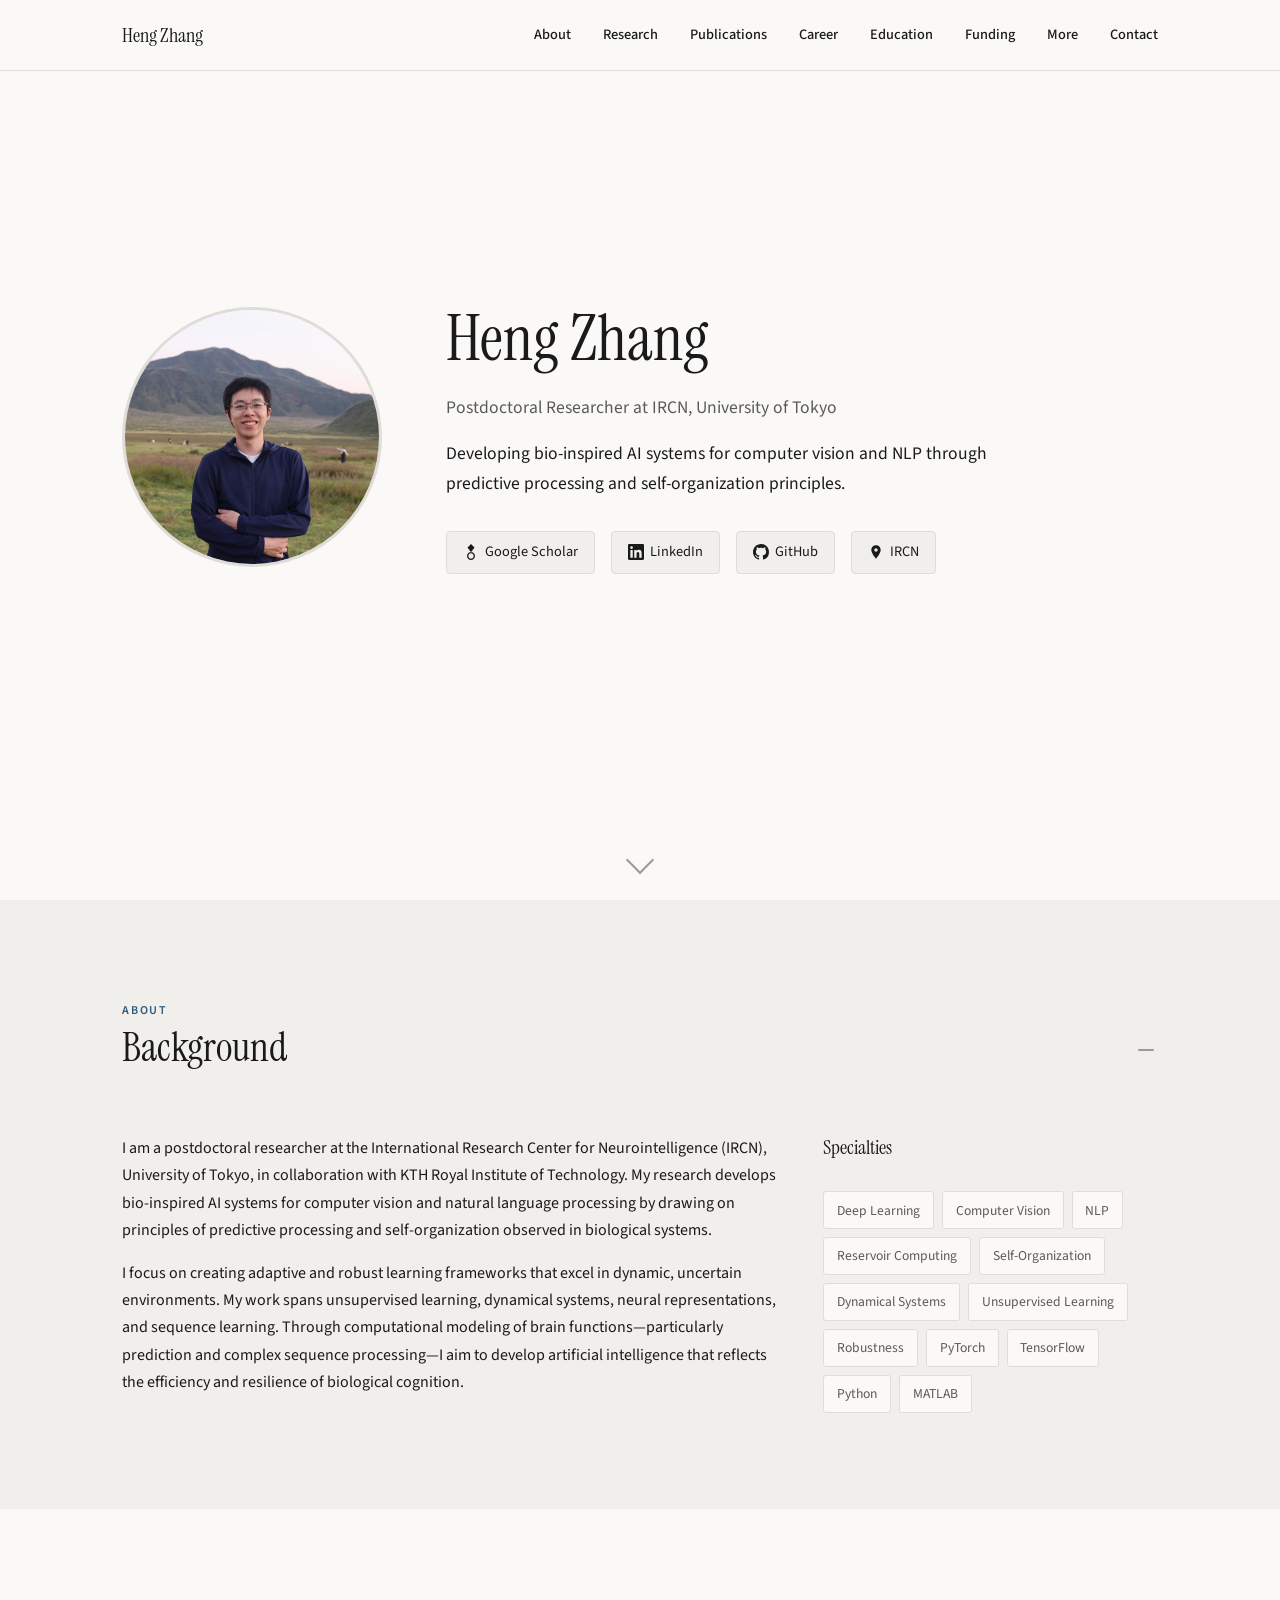
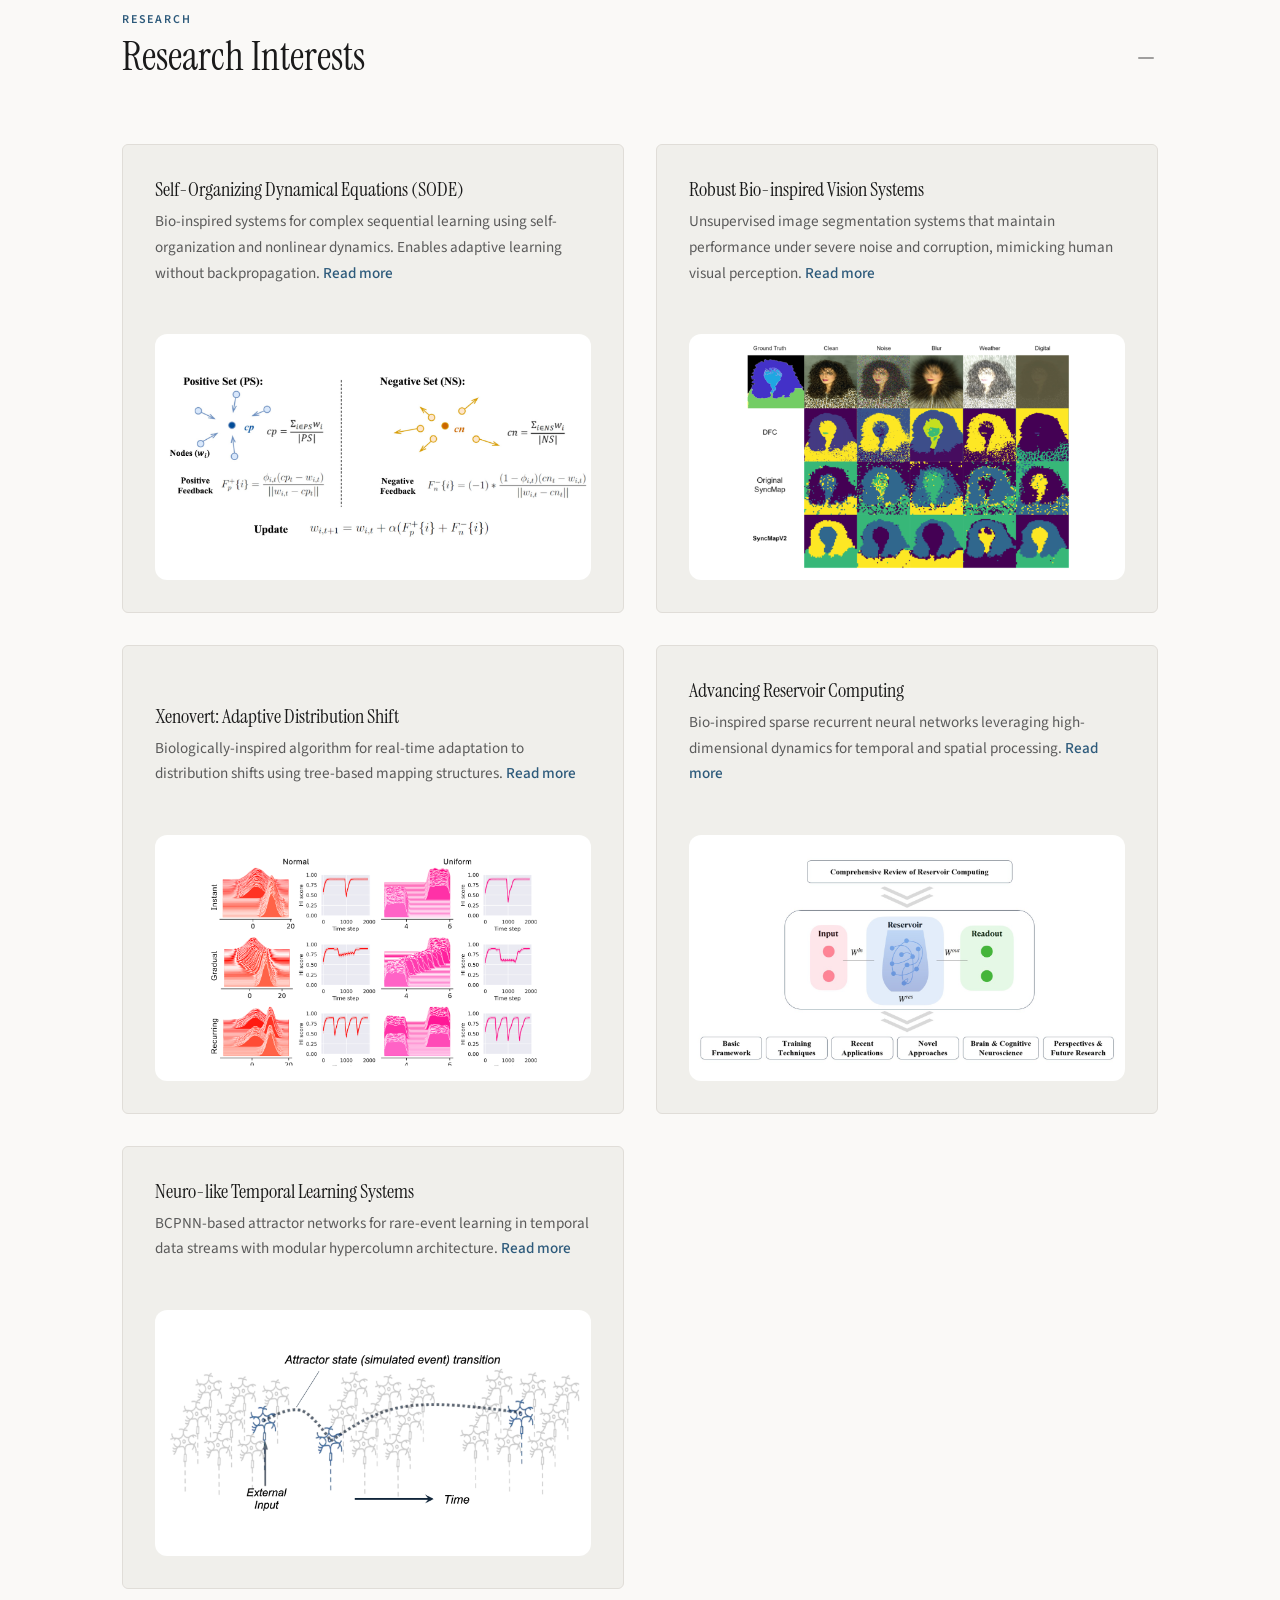
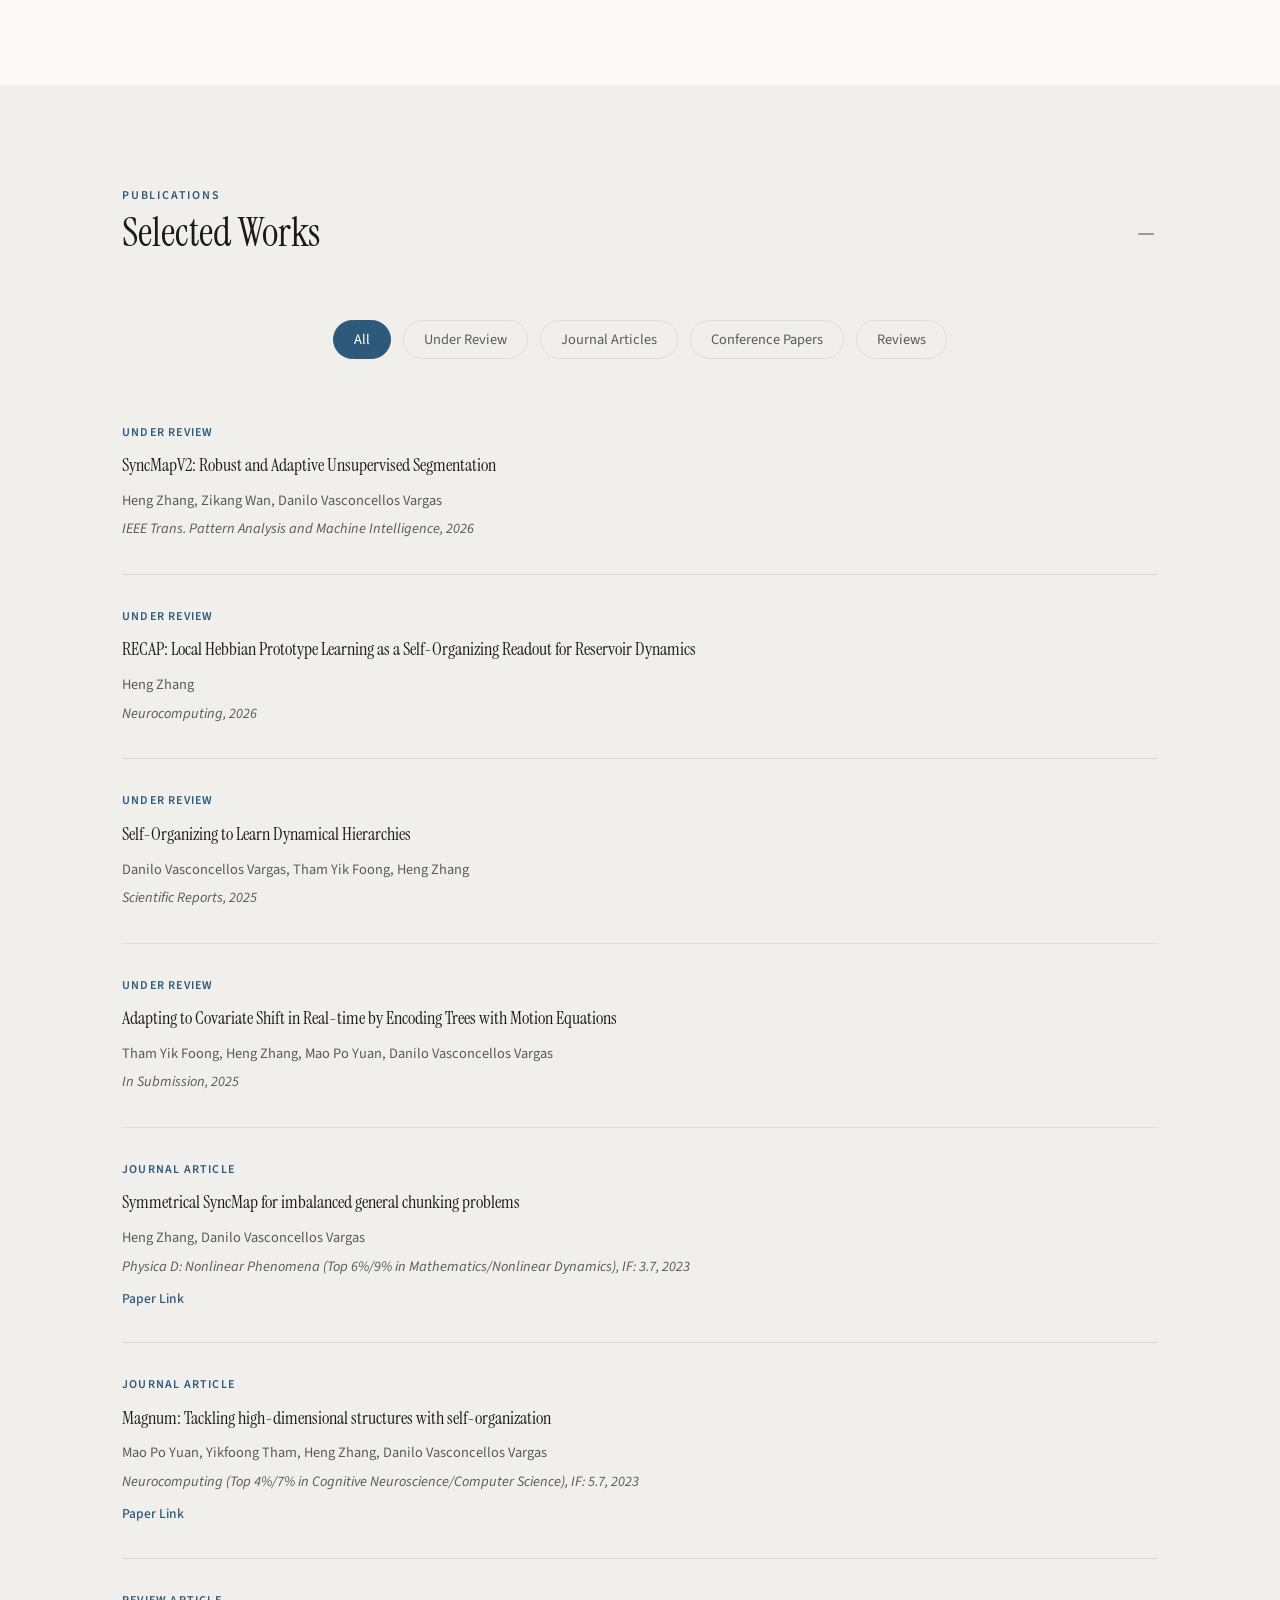
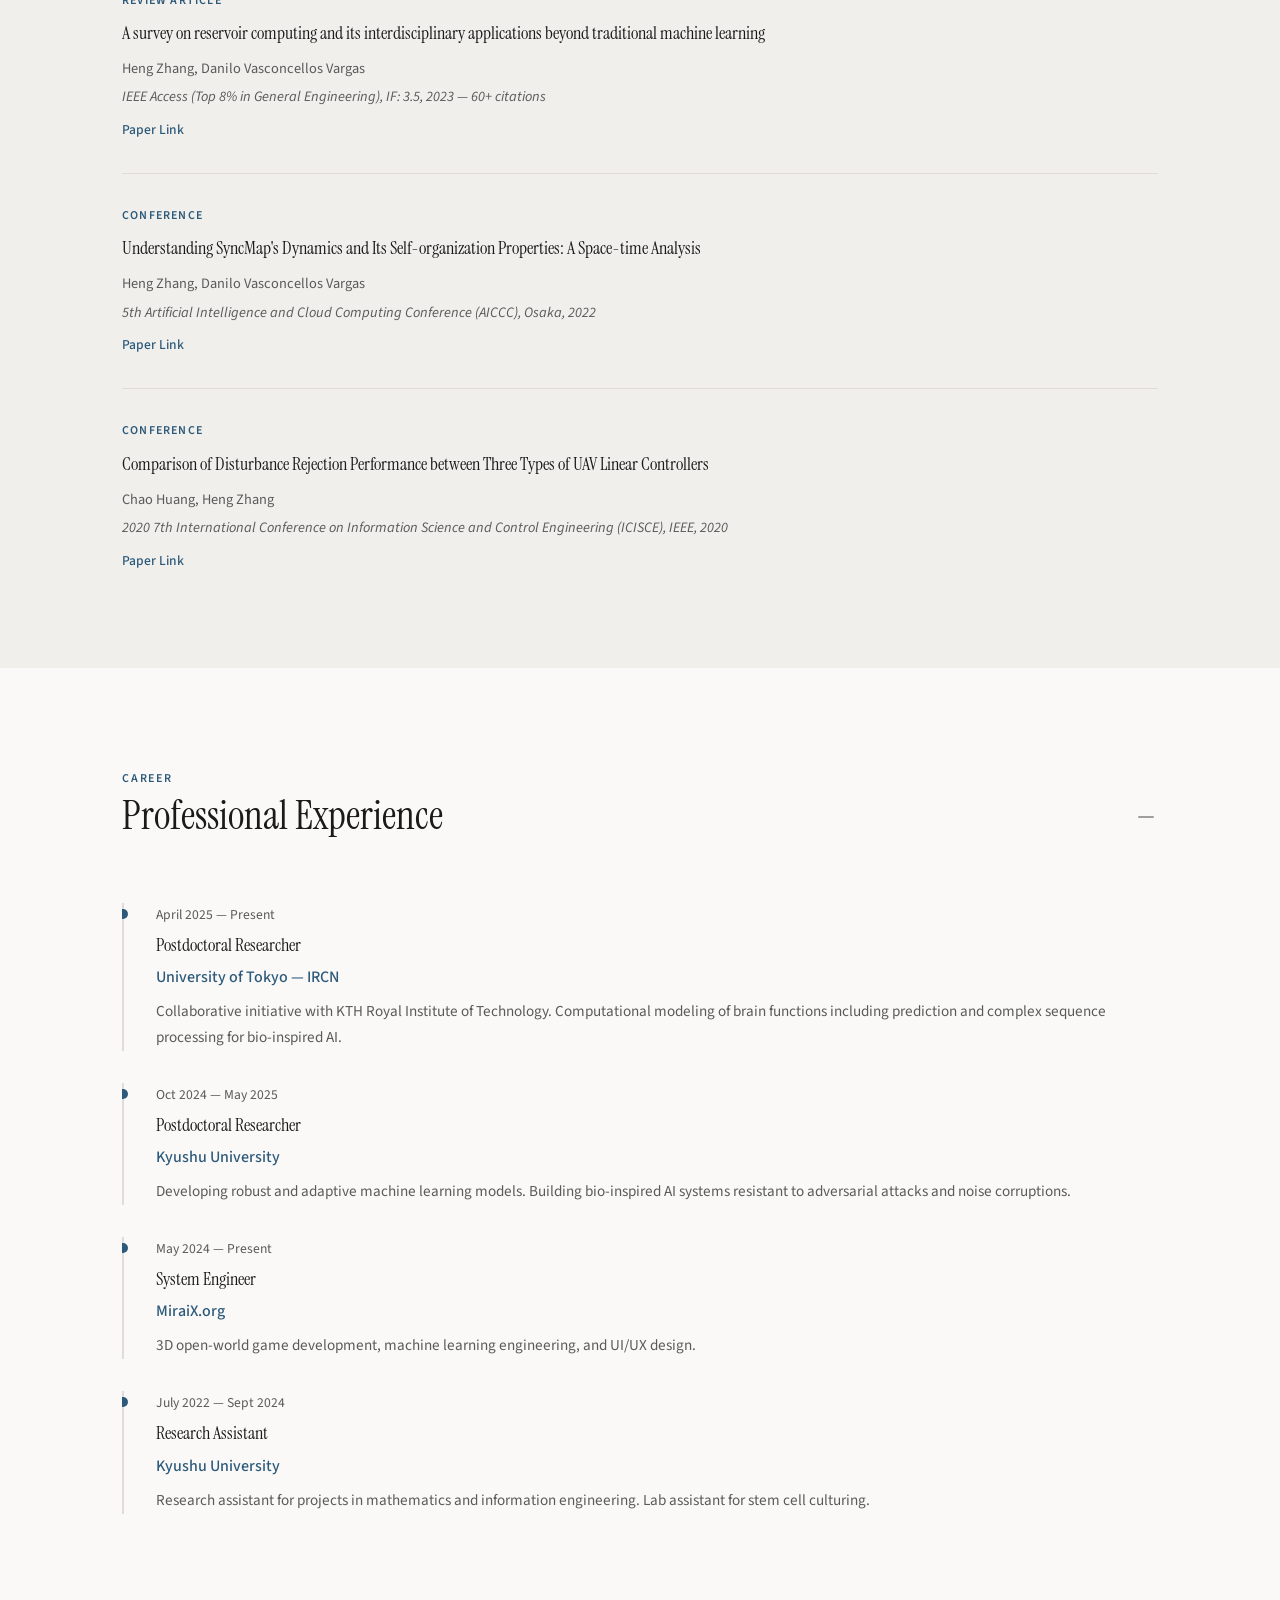
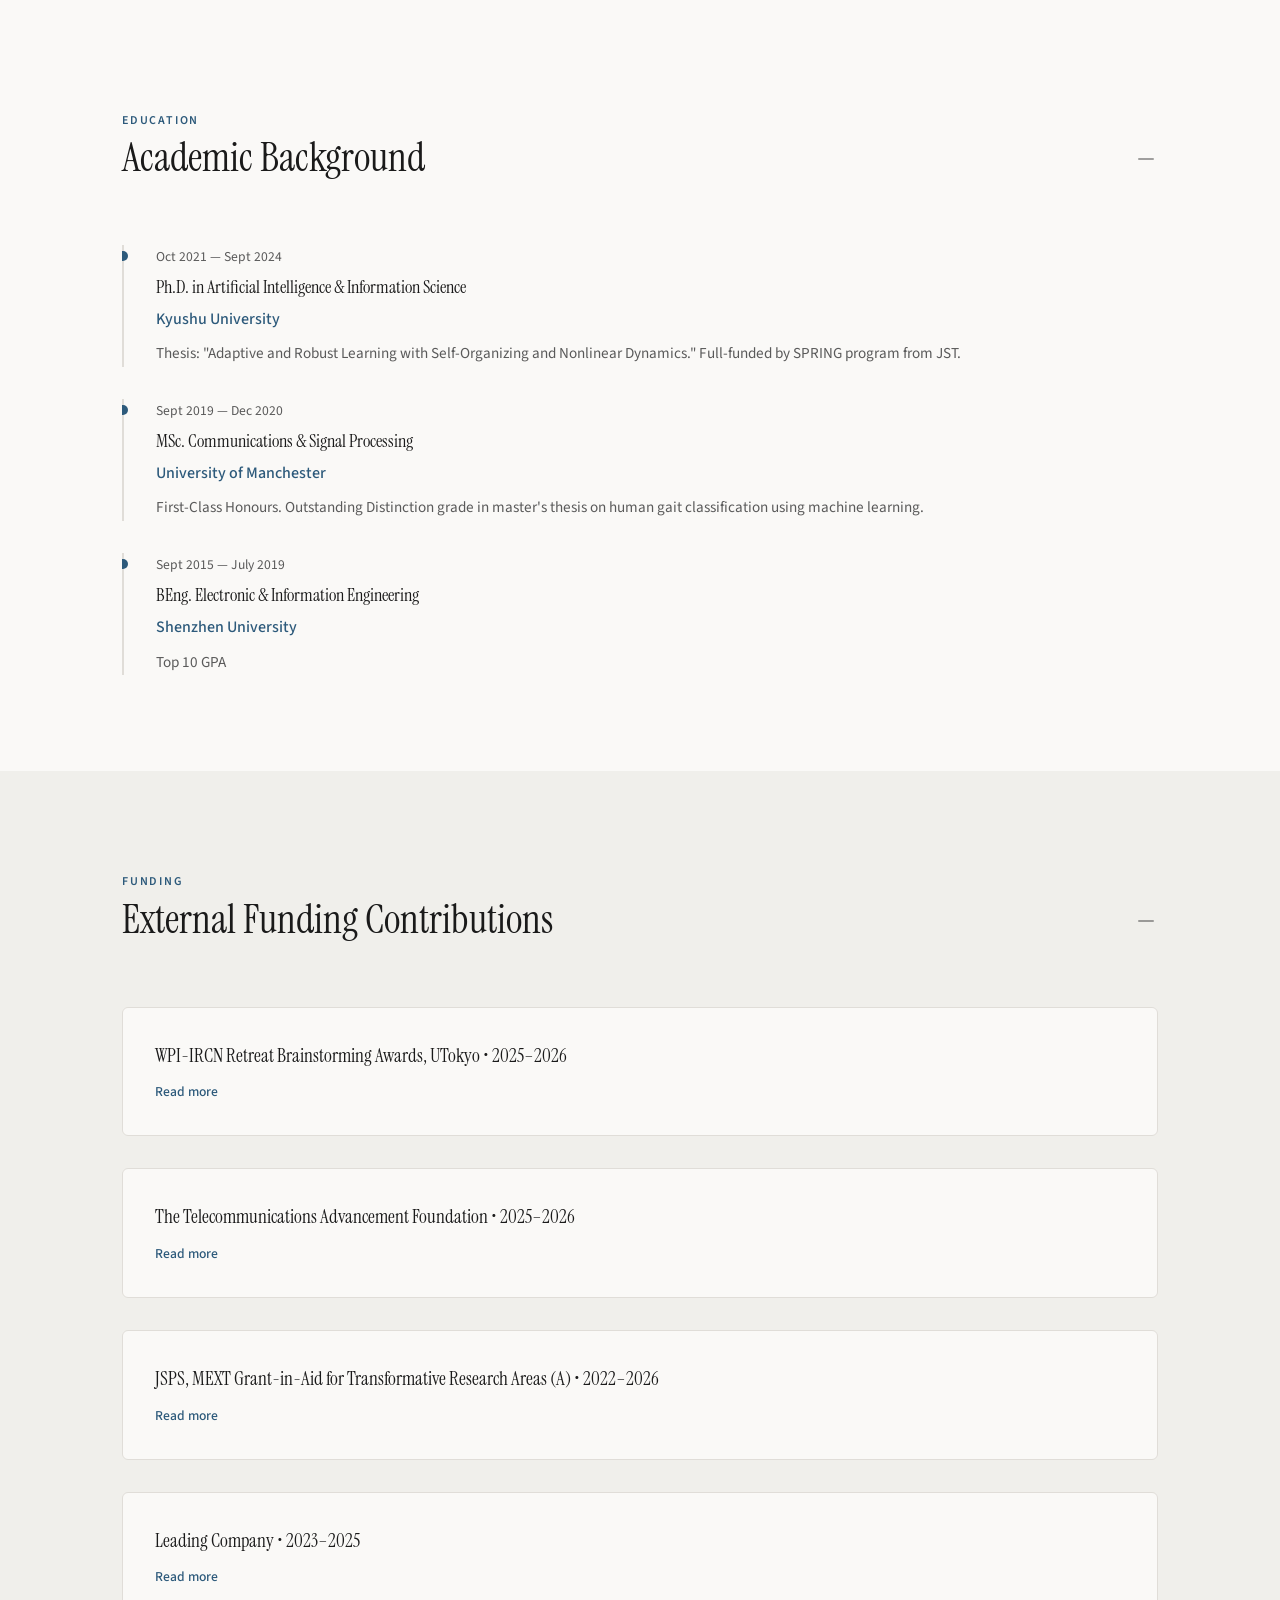
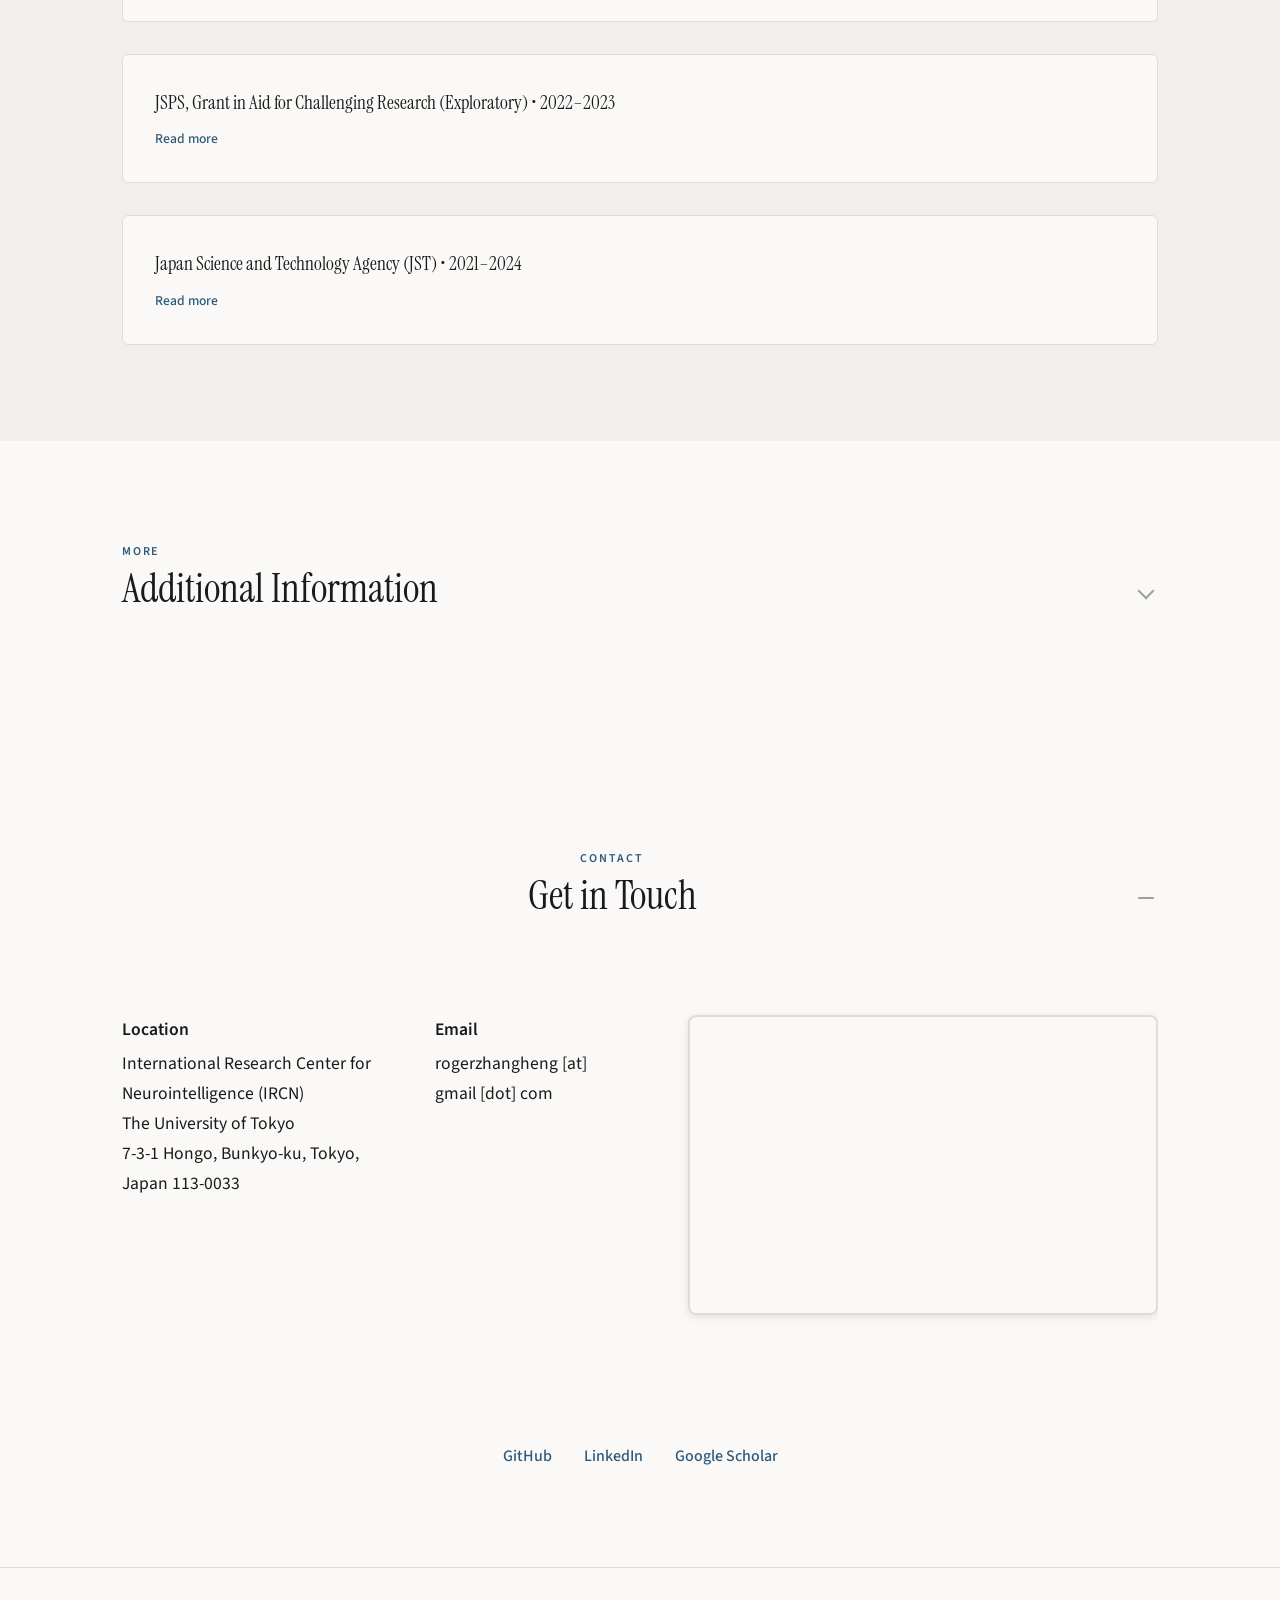
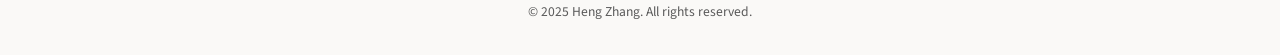
==== index.html @ fdae6575 "Update homepage layout, add slides and images" ====
<!DOCTYPE html>
<html lang="en">

<head>
    <meta charset="UTF-8">
    <meta name="viewport" content="width=device-width, initial-scale=1.0">
    <title>Heng Zhang | Postdoctoral Researcher</title>
    <link rel="preconnect" href="https://fonts.googleapis.com">
    <link rel="preconnect" href="https://fonts.gstatic.com" crossorigin>
    <link
        href="https://fonts.googleapis.com/css2?family=Instrument+Serif:ital@0;1&family=Source+Sans+3:wght@300;400;500;600&display=swap"
        rel="stylesheet">
    <style>
        /* ===== CSS Variables ===== */
        :root {
            --color-bg: #faf9f7;
            --color-bg-alt: #f0efeb;
            --color-text: #1a1a1a;
            --color-text-muted: #5a5a5a;
            --color-accent: #2d5a7b;
            --color-accent-light: #e8f0f5;
            --color-border: #e0ddd8;
            --font-display: 'Instrument Serif', Georgia, serif;
            --font-body: 'Source Sans 3', -apple-system, sans-serif;
            --max-width: 1100px;
            --space-xs: 0.5rem;
            --space-sm: 1rem;
            --space-md: 2rem;
            --space-lg: 4rem;
            --space-xl: 6rem;
        }

        /* ===== Reset & Base ===== */
        *,
        *::before,
        *::after {
            box-sizing: border-box;
            margin: 0;
            padding: 0;
        }

        html {
            scroll-behavior: smooth;
            scroll-padding-top: 80px;
        }

        body {
            font-family: var(--font-body);
            font-size: 1rem;
            font-weight: 400;
            line-height: 1.7;
            color: var(--color-text);
            background: var(--color-bg);
            -webkit-font-smoothing: antialiased;
        }

        img {
            max-width: 100%;
            display: block;
        }

        a {
            color: var(--color-accent);
            text-decoration: none;
            transition: opacity 0.2s ease;
        }

        a:hover {
            opacity: 0.7;
        }

        /* ===== Typography ===== */
        h1,
        h2,
        h3 {
            font-family: var(--font-display);
            font-weight: 400;
            line-height: 1.2;
        }

        h1 {
            font-size: clamp(2.5rem, 6vw, 4rem);
        }

        h2 {
            font-size: clamp(1.75rem, 4vw, 2.5rem);
            margin-bottom: var(--space-md);
        }

        h3 {
            font-size: 1.25rem;
        }

        .section-label {
            font-family: var(--font-body);
            font-size: 0.75rem;
            font-weight: 600;
            letter-spacing: 0.15em;
            text-transform: uppercase;
            color: var(--color-accent);
            margin-bottom: var(--space-xs);
        }

        /* ===== Layout ===== */
        .container {
            width: 100%;
            max-width: var(--max-width);
            margin: 0 auto;
            padding: 0 var(--space-md);
        }

        section {
            padding: var(--space-xl) 0;
        }

        /* ===== Collapsible Sections ===== */
        .section-header {
            display: flex;
            align-items: center;
            justify-content: space-between;
            margin-bottom: var(--space-md);
            cursor: pointer;
            user-select: none;
            transition: margin-bottom 0.3s ease;
        }

        .section-header.collapsed {
            margin-bottom: var(--space-xs);
        }

        .section-title-wrapper {
            flex: 1;
        }

        .section-collapse-icon {
            width: 24px;
            height: 24px;
            display: flex;
            align-items: center;
            justify-content: center;
            opacity: 0.4;
            transition: opacity 0.3s ease, transform 0.3s ease;
            cursor: pointer;
            margin-left: var(--space-md);
        }

        .section-collapse-icon:hover {
            opacity: 0.8;
        }

        .section-collapse-icon .icon-minus {
            width: 16px;
            height: 2px;
            background: var(--color-text);
            border-radius: 1px;
        }

        .section-collapse-icon .icon-chevron {
            width: 12px;
            height: 12px;
            border-left: 2px solid var(--color-text);
            border-bottom: 2px solid var(--color-text);
            transform: rotate(-45deg);
        }

        .section-content {
            max-height: 10000px;
            overflow: hidden;
            transition: max-height 0.4s ease, opacity 0.4s ease;
        }

        .section-content.collapsed {
            max-height: 0;
            opacity: 0;
        }

        .section-header.collapsed .icon-minus {
            display: none;
        }

        .section-header:not(.collapsed) .icon-chevron {
            display: none;
        }

        /* ===== Header & Navigation ===== */
        header {
            position: fixed;
            top: 0;
            left: 0;
            right: 0;
            z-index: 1000;
            background: rgba(250, 249, 247, 0.9);
            backdrop-filter: blur(10px);
            border-bottom: 1px solid var(--color-border);
        }

        nav {
            display: flex;
            justify-content: space-between;
            align-items: center;
            height: 70px;
        }

        .nav-logo {
            font-family: var(--font-display);
            font-size: 1.25rem;
            color: var(--color-text);
        }

        .nav-links {
            display: none;
            list-style: none;
            gap: var(--space-md);
        }

        .nav-links a {
            font-size: 0.9rem;
            font-weight: 500;
            color: var(--color-text);
            position: relative;
        }

        .nav-links a::after {
            content: '';
            position: absolute;
            bottom: -4px;
            left: 0;
            width: 0;
            height: 1px;
            background: var(--color-accent);
            transition: width 0.3s ease;
        }

        .nav-links a:hover::after {
            width: 100%;
        }

        .nav-toggle {
            display: flex;
            flex-direction: column;
            gap: 5px;
            cursor: pointer;
            padding: 5px;
            z-index: 1001;
        }

        .nav-toggle span {
            width: 24px;
            height: 2px;
            background: var(--color-text);
            transition: all 0.3s ease;
        }

        .nav-toggle.active span:nth-child(1) {
            transform: rotate(45deg) translate(5px, 5px);
        }

        .nav-toggle.active span:nth-child(2) {
            opacity: 0;
        }

        .nav-toggle.active span:nth-child(3) {
            transform: rotate(-45deg) translate(5px, -5px);
        }

        /* Mobile Menu */
        .nav-mobile {
            position: fixed;
            top: 0;
            right: -100%;
            width: 100%;
            height: 100vh;
            background: var(--color-bg);
            display: flex;
            flex-direction: column;
            justify-content: center;
            align-items: center;
            gap: var(--space-md);
            transition: right 0.4s ease;
        }

        .nav-mobile.active {
            right: 0;
        }

        .nav-mobile a {
            font-family: var(--font-display);
            font-size: 2rem;
            color: var(--color-text);
        }

        /* ===== Hero Section ===== */
        .hero {
            min-height: 100vh;
            display: flex;
            align-items: center;
            padding-top: 70px;
            position: relative;
        }

        .scroll-indicator {
            position: fixed;
            bottom: 30px;
            left: 50%;
            transform: translateX(-50%);
            display: flex;
            align-items: center;
            justify-content: center;
            cursor: pointer;
            transition: opacity 0.3s ease;
            animation: bounce 2s infinite;
            z-index: 10;
        }

        .scroll-indicator:hover .chevron {
            border-color: var(--color-primary);
        }

        .chevron {
            width: 20px;
            height: 20px;
            border-left: 2px solid var(--color-text-muted);
            border-bottom: 2px solid var(--color-text-muted);
            transform: rotate(-45deg);
            transition: border-color 0.3s ease;
        }

        @keyframes bounce {

            0%,
            20%,
            50%,
            80%,
            100% {
                transform: translateX(-50%) translateY(0);
            }

            40% {
                transform: translateX(-50%) translateY(-10px);
            }

            60% {
                transform: translateX(-50%) translateY(-5px);
            }
        }

        .back-to-top {
            position: fixed;
            bottom: 30px;
            right: 30px;
            width: 50px;
            height: 50px;
            border-radius: 50%;
            background: var(--color-bg-alt);
            border: 2px solid var(--color-border);
            display: flex;
            align-items: center;
            justify-content: center;
            cursor: pointer;
            opacity: 0;
            transition: opacity 0.3s ease, background 0.3s ease, transform 0.3s ease;
            box-shadow: 0 4px 12px rgba(0, 0, 0, 0.15);
            z-index: 100;
            pointer-events: none;
        }

        .back-to-top.visible {
            opacity: 1;
            pointer-events: auto;
        }

        .back-to-top:hover {
            background: var(--color-primary);
            transform: translateY(-3px);
            box-shadow: 0 6px 16px rgba(0, 0, 0, 0.2);
        }

        .back-to-top:hover .chevron-up {
            border-color: white;
        }

        .chevron-up {
            width: 16px;
            height: 16px;
            border-left: 2px solid var(--color-text-muted);
            border-bottom: 2px solid var(--color-text-muted);
            transform: rotate(135deg);
            transition: border-color 0.3s ease;
        }

        .hero-content {
            display: grid;
            gap: var(--space-lg);
            align-items: center;
        }

        .hero-image {
            width: 200px;
            height: 200px;
            border-radius: 50%;
            background: var(--color-bg-alt);
            border: 3px solid var(--color-border);
            overflow: hidden;
            margin: 0 auto;
        }

        .hero-image img {
            width: 100%;
            height: 100%;
            object-fit: cover;
        }

        .hero-text h1 {
            margin-bottom: var(--space-sm);
        }

        .hero-title {
            font-size: 1.1rem;
            color: var(--color-text-muted);
            margin-bottom: var(--space-sm);
        }

        .hero-tagline {
            font-size: 1.1rem;
            max-width: 550px;
            margin-bottom: var(--space-md);
        }

        .hero-links {
            display: flex;
            flex-wrap: wrap;
            gap: var(--space-sm);
        }

        .hero-links a {
            display: inline-flex;
            align-items: center;
            gap: 6px;
            padding: 0.5rem 1rem;
            background: var(--color-bg-alt);
            border: 1px solid var(--color-border);
            border-radius: 4px;
            font-size: 0.9rem;
            color: var(--color-text);
        }

        .hero-links a:hover {
            background: var(--color-accent-light);
            border-color: var(--color-accent);
            opacity: 1;
        }

        .hero-links svg {
            width: 16px;
            height: 16px;
            flex-shrink: 0;
        }

        /* ===== About Section ===== */
        .about {
            background: var(--color-bg-alt);
        }

        .about-content {
            display: grid;
            gap: var(--space-md);
        }

        .about-text p {
            margin-bottom: var(--space-sm);
        }

        .skills {
            display: flex;
            flex-wrap: wrap;
            gap: var(--space-xs);
            margin-top: var(--space-md);
        }

        .skill-tag {
            padding: 0.4rem 0.8rem;
            background: var(--color-bg);
            border: 1px solid var(--color-border);
            border-radius: 3px;
            font-size: 0.85rem;
            color: var(--color-text-muted);
        }

        /* ===== Research/Projects Section ===== */
        .projects-grid {
            display: grid;
            gap: var(--space-md);
        }

        .project-card {
            padding: var(--space-md);
            background: var(--color-bg-alt);
            border: 1px solid var(--color-border);
            border-radius: 6px;
            transition: transform 0.3s ease, box-shadow 0.3s ease;
        }

        .project-card:hover {
            transform: translateY(-4px);
            box-shadow: 0 10px 30px rgba(0, 0, 0, 0.06);
        }

        .project-card h3 {
            margin-bottom: var(--space-xs);
        }

        .project-meta {
            font-size: 0.85rem;
            color: var(--color-accent);
            margin-bottom: var(--space-sm);
        }

        .project-card p {
            color: var(--color-text-muted);
            font-size: 0.95rem;
        }

        .project-short {
            margin-bottom: 0;
        }

        .project-meta-full {
            font-size: 0.85rem;
            color: var(--color-accent);
            margin-top: var(--space-sm);
            margin-bottom: var(--space-xs);
        }

        .read-more,
        .read-less {
            color: var(--color-accent);
            text-decoration: none;
            font-weight: 500;
            cursor: pointer;
            transition: color 0.2s ease;
        }

        .read-more:hover,
        .read-less:hover {
            color: var(--color-text);
            text-decoration: underline;
        }

        .project-full {
            margin-top: var(--space-sm);
        }

        .project-image {
            width: 100%;
            height: auto;
            overflow: hidden;
            border-radius: 12px;
            margin-top: var(--space-sm);
        }

        .project-image img {
            width: 100%;
            height: auto;
            display: block;
            transition: transform 0.5s ease;
        }

        .project-card:hover .project-image img {
            transform: scale(1.02);
        }

        /* Layout: Content above Image always */
        .project-card {
            display: flex;
            flex-direction: column-reverse;
            gap: var(--space-sm);
        }

        /* Desktop Layout adjustments */
        @media (min-width: 768px) {
            .project-card {
                gap: var(--space-md);
            }
        }

        /* ===== Publications Section ===== */
        .publications {
            background: var(--color-bg-alt);
        }

        /* Publication Filter Tabs */
        .pub-filters {
            display: flex;
            flex-wrap: wrap;
            gap: 0.75rem;
            margin-bottom: var(--space-lg);
            justify-content: center;
        }

        .pub-filter-btn {
            padding: 0.5rem 1.25rem;
            background: transparent;
            border: 1px solid var(--color-border);
            border-radius: 2rem;
            font-family: var(--font-body);
            font-size: 0.9rem;
            color: var(--color-text-muted);
            cursor: pointer;
            transition: all 0.2s ease;
        }

        .pub-filter-btn:hover {
            border-color: var(--color-accent);
            color: var(--color-accent);
        }

        .pub-filter-btn.active {
            background: var(--color-accent);
            border-color: var(--color-accent);
            color: white;
        }

        .pub-list {
            display: flex;
            flex-direction: column;
            gap: var(--space-md);
        }

        .pub-item {
            padding-bottom: var(--space-md);
            border-bottom: 1px solid var(--color-border);
        }

        .pub-item:last-child {
            border-bottom: none;
            padding-bottom: 0;
        }

        /* Hide publications with data-show="false" */
        .pub-item[data-show="false"] {
            display: none;
        }

        .pub-type {
            font-size: 0.75rem;
            font-weight: 600;
            letter-spacing: 0.1em;
            text-transform: uppercase;
            color: var(--color-accent);
            margin-bottom: var(--space-xs);
        }

        .pub-title {
            font-family: var(--font-display);
            font-size: 1.1rem;
            margin-bottom: var(--space-xs);
        }

        .pub-authors {
            font-size: 0.9rem;
            color: var(--color-text-muted);
            margin-bottom: 4px;
        }

        .pub-venue {
            font-size: 0.9rem;
            color: var(--color-text-muted);
            font-style: italic;
        }

        .pub-links {
            margin-top: var(--space-xs);
            display: flex;
            gap: var(--space-sm);
        }

        .pub-links a {
            font-size: 0.85rem;
            font-weight: 500;
        }

        /* ===== Experience Section ===== */
        .timeline {
            display: flex;
            flex-direction: column;
            gap: var(--space-md);
        }

        .timeline-item {
            display: grid;
            gap: var(--space-xs);
            padding-left: var(--space-md);
            border-left: 2px solid var(--color-border);
            position: relative;
        }

        .timeline-item::before {
            content: '';
            position: absolute;
            left: -6px;
            top: 6px;
            width: 10px;
            height: 10px;
            border-radius: 50%;
            background: var(--color-accent);
        }

        .timeline-date {
            font-size: 0.85rem;
            color: var(--color-text-muted);
        }

        .timeline-title {
            font-family: var(--font-display);
            font-size: 1.15rem;
        }

        .timeline-org {
            font-weight: 500;
            color: var(--color-accent);
        }

        .timeline-desc {
            font-size: 0.95rem;
            color: var(--color-text-muted);
        }

        /* ===== Funding Section ===== */
        .funding {
            background: var(--color-bg-alt);
        }

        /* ===== More Section ===== */
        .more {
            background: var(--color-bg);
        }

        .more-grid {
            display: flex;
            flex-direction: column;
            gap: var(--space-xl);
        }

        .more-top-row {
            display: grid;
            grid-template-columns: repeat(auto-fit, minmax(250px, 1fr));
            gap: var(--space-lg);
        }

        .more-category h3 {
            font-size: 1.3rem;
            margin-bottom: var(--space-sm);
            color: var(--color-primary);
        }

        .more-category ul {
            list-style: none;
            padding: 0;
        }

        .more-category li {
            padding: var(--space-xs) 0;
            border-bottom: 1px solid var(--color-border);
        }

        .more-category li:last-child {
            border-bottom: none;
        }

        .more-category.full-width {
            grid-column: 1 / -1;
        }

        .presentation-item {
            margin-bottom: var(--space-md);
            padding-bottom: var(--space-md);
            border-bottom: 1px solid var(--color-border);
        }

        .presentation-item:last-child {
            border-bottom: none;
            margin-bottom: 0;
            padding-bottom: 0;
        }

        .presentation-title {
            font-weight: 600;
            color: var(--color-text);
            margin-bottom: var(--space-xs);
        }

        .presentation-meta {
            font-size: 0.95rem;
            color: var(--color-text-muted);
            line-height: 1.5;
        }

        .funding-list {
            display: flex;
            flex-direction: column;
            gap: var(--space-md);
        }

        .funding-item {
            padding: var(--space-md);
            background: var(--color-bg);
            border: 1px solid var(--color-border);
            border-radius: 6px;
        }

        .funding-item h3 {
            margin-bottom: var(--space-xs);
        }

        .funding-meta {
            font-size: 0.9rem;
            color: var(--color-text-muted);
            margin-bottom: var(--space-xs);
        }

        .funding-amount {
            font-weight: 600;
            color: var(--color-accent);
            font-size: 0.9rem;
            margin-bottom: var(--space-xs);
        }

        .funding-short {
            font-family: var(--font-display);
            font-size: 1.2rem;
            color: var(--color-text);
            margin-bottom: 0;
            font-weight: 400;
        }

        .funding-full {
            margin-top: var(--space-sm);
        }

        .funding-grant {
            font-family: var(--font-display);
            font-size: 1.2rem;
            font-weight: 400;
            margin-bottom: var(--space-sm);
            color: var(--color-text);
        }

        .funding-full .funding-meta {
            font-size: 0.95rem;
        }

        .funding-full .funding-amount {
            font-size: 0.95rem;
        }

        .funding-read-more {
            font-size: 0.85rem;
            margin-top: var(--space-xs);
            margin-bottom: 0;
        }

        /* ===== Contact Section ===== */
        .contact {
            text-align: center;
        }

        .contact-content {
            display: grid;
            grid-template-columns: 1fr 1fr;
            gap: var(--space-xl);
            margin-top: var(--space-md);
            align-items: start;
        }

        .contact-info {
            display: flex;
            flex-direction: column;
            align-items: flex-start;
            gap: var(--space-sm);
            text-align: left;
        }

        .contact-item {
            font-size: 1.1rem;
        }

        .contact-item-label {
            font-weight: 600;
            color: var(--color-text);
            display: block;
            margin-bottom: 4px;
        }

        .map-container {
            width: 100%;
            height: 300px;
            border-radius: 8px;
            overflow: hidden;
            border: 2px solid var(--color-border);
            box-shadow: 0 2px 8px rgba(0, 0, 0, 0.1);
        }

        .map-container iframe {
            width: 100%;
            height: 100%;
            border: 0;
        }

        .contact-socials {
            display: flex;
            gap: var(--space-md);
            margin-top: var(--space-md);
            grid-column: 1 / -1;
            justify-content: center;
        }

        .contact-socials a {
            font-weight: 500;
        }

        @media (max-width: 768px) {
            .hero {
                padding-top: 100px;
            }

            .contact-content {
                grid-template-columns: 1fr;
            }

            .contact-socials {
                grid-column: 1;
            }
        }

        /* ===== Footer ===== */
        footer {
            padding: var(--space-md) 0;
            border-top: 1px solid var(--color-border);
            text-align: center;
        }

        footer p {
            font-size: 0.85rem;
            color: var(--color-text-muted);
        }

        /* ===== Responsive: Tablet+ ===== */
        @media (min-width: 768px) {
            .nav-links {
                display: flex;
            }

            .nav-toggle,
            .nav-mobile {
                display: none;
            }

            .hero-content {
                grid-template-columns: auto 1fr;
                text-align: left;
            }

            .hero-image {
                width: 220px;
                height: 220px;
                margin: 0;
            }

            .about-content {
                grid-template-columns: 2fr 1fr;
            }

            .projects-grid {
                grid-template-columns: repeat(2, 1fr);
            }

            .contact-info {
                flex-direction: row;
                justify-content: center;
                gap: var(--space-lg);
            }
        }

        /* ===== Responsive: Desktop ===== */
        @media (min-width: 1024px) {
            .hero-image {
                width: 260px;
                height: 260px;
            }
        }

        /* ===== Animations ===== */
        @keyframes fadeUp {
            from {
                opacity: 0;
                transform: translateY(20px);
            }

            to {
                opacity: 1;
                transform: translateY(0);
            }
        }

        .animate-in {
            animation: fadeUp 0.6s ease forwards;
        }

        .delay-1 {
            animation-delay: 0.1s;
        }

        .delay-2 {
            animation-delay: 0.2s;
        }

        .delay-3 {
            animation-delay: 0.3s;
        }
    </style>
</head>

<body>
    <!-- Header -->
    <header>
        <nav class="container">
            <a href="#" class="nav-logo">Heng Zhang</a>
            <ul class="nav-links">
                <li><a href="#about">About</a></li>
                <li><a href="#research">Research</a></li>
                <li><a href="#publications">Publications</a></li>
                <li><a href="#experience">Career</a></li>
                <li><a href="#education">Education</a></li>
                <li><a href="#funding">Funding</a></li>
                <li><a href="#more">More</a></li>
                <li><a href="#contact">Contact</a></li>
            </ul>
            <div class="nav-toggle" onclick="toggleMenu()">
                <span></span>
                <span></span>
                <span></span>
            </div>
        </nav>
        <div class="nav-mobile">
            <a href="#about" onclick="toggleMenu()">About</a>
            <a href="#research" onclick="toggleMenu()">Research</a>
            <a href="#publications" onclick="toggleMenu()">Publications</a>
            <a href="#experience" onclick="toggleMenu()">Career</a>
            <a href="#education" onclick="toggleMenu()">Education</a>
            <a href="#funding" onclick="toggleMenu()">Funding</a>
            <a href="#more" onclick="toggleMenu()">More</a>
            <a href="#contact" onclick="toggleMenu()">Contact</a>
        </div>
    </header>

    <!-- Hero Section -->
    <section class="hero">
        <div class="container">
            <div class="hero-content">
                <div class="hero-image">
                    <img src="profile_photo.jpeg" alt="Heng Zhang">
                </div>
                <div class="hero-text">
                    <h1>Heng Zhang</h1>
                    <p class="hero-title">Postdoctoral Researcher at IRCN, University of Tokyo</p>
                    <p class="hero-tagline">
                        Developing bio-inspired AI systems for computer vision and NLP through predictive processing and
                        self-organization principles.
                    </p>
                    <div class="hero-links">
                        <a href="https://scholar.google.com/citations?hl=en&authuser=1&user=qfpzRS0AAAAJ"
                            target="_blank">
                            <svg width="16" height="16" fill="currentColor" viewBox="0 0 24 24">
                                <path
                                    d="M12 24c-3.314 0-6-2.686-6-6s2.686-6 6-6 6 2.686 6 6-2.686 6-6 6zm0-10c-2.21 0-4 1.79-4 4s1.79 4 4 4 4-1.79 4-4-1.79-4-4-4zm5.25-8.8-5.25 7.2-5.25-7.2L12 0l5.25 5.2z" />
                            </svg>
                            Google Scholar
                        </a>
                        <a href="https://linkedin.com/in/heng-zhang-9a348725a" target="_blank">
                            <svg width="16" height="16" fill="currentColor" viewBox="0 0 24 24">
                                <path
                                    d="M20.447 20.452h-3.554v-5.569c0-1.328-.027-3.037-1.852-3.037-1.853 0-2.136 1.445-2.136 2.939v5.667H9.351V9h3.414v1.561h.046c.477-.9 1.637-1.85 3.37-1.85 3.601 0 4.267 2.37 4.267 5.455v6.286zM5.337 7.433c-1.144 0-2.063-.926-2.063-2.065 0-1.138.92-2.063 2.063-2.063 1.14 0 2.064.925 2.064 2.063 0 1.139-.925 2.065-2.064 2.065zm1.782 13.019H3.555V9h3.564v11.452zM22.225 0H1.771C.792 0 0 .774 0 1.729v20.542C0 23.227.792 24 1.771 24h20.451C23.2 24 24 23.227 24 22.271V1.729C24 .774 23.2 0 22.222 0h.003z" />
                            </svg>
                            LinkedIn
                        </a>
                        <a href="https://github.com/Roger2148" target="_blank">
                            <svg width="16" height="16" fill="currentColor" viewBox="0 0 24 24">
                                <path
                                    d="M12 0C5.37 0 0 5.37 0 12c0 5.31 3.435 9.795 8.205 11.385.6.105.825-.255.825-.57 0-.285-.015-1.23-.015-2.235-3.015.555-3.795-.735-4.035-1.41-.135-.345-.72-1.41-1.23-1.695-.42-.225-1.02-.78-.015-.795.945-.015 1.62.87 1.845 1.23 1.08 1.815 2.805 1.305 3.495.99.105-.78.42-1.305.765-1.605-2.67-.3-5.46-1.335-5.46-5.925 0-1.305.465-2.385 1.23-3.225-.12-.3-.54-1.53.12-3.18 0 0 1.005-.315 3.3 1.23.96-.27 1.98-.405 3-.405s2.04.135 3 .405c2.295-1.56 3.3-1.23 3.3-1.23.66 1.65.24 2.88.12 3.18.765.84 1.23 1.905 1.23 3.225 0 4.605-2.805 5.625-5.475 5.925.435.375.81 1.095.81 2.22 0 1.605-.015 2.895-.015 3.3 0 .315.225.69.825.57A12.02 12.02 0 0024 12c0-6.63-5.37-12-12-12z" />
                            </svg>
                            GitHub
                        </a>
                        <a href="https://ircn.jp/en/" target="_blank">
                            <svg width="16" height="16" fill="currentColor" viewBox="0 0 24 24">
                                <path
                                    d="M12 2C8.13 2 5 5.13 5 9c0 5.25 7 13 7 13s7-7.75 7-13c0-3.87-3.13-7-7-7zm0 9.5c-1.38 0-2.5-1.12-2.5-2.5s1.12-2.5 2.5-2.5 2.5 1.12 2.5 2.5-1.12 2.5-2.5 2.5z" />
                            </svg>
                            IRCN
                        </a>
                    </div>
                </div>
            </div>
        </div>
    </section>

    <div class="scroll-indicator" id="scrollIndicator"
        onclick="document.querySelector('#about').scrollIntoView({behavior: 'smooth'})">
        <div class="chevron"></div>
    </div>

    <div class="back-to-top" id="backToTop" onclick="window.scrollTo({top: 0, behavior: 'smooth'})">
        <div class="chevron-up"></div>
    </div>

    <!-- About Section -->
    <section id="about" class="about">
        <div class="container">
            <div class="section-header" onclick="toggleSection('about')">
                <div class="section-title-wrapper">
                    <span class="section-label">About</span>
                    <h2>Background</h2>
                </div>
                <div class="section-collapse-icon">
                    <div class="icon-minus"></div>
                    <div class="icon-chevron"></div>
                </div>
            </div>
            <div class="section-content about-content">
                <div class="about-text">
                    <p>
                        I am a postdoctoral researcher at the International Research Center for Neurointelligence
                        (IRCN), University of Tokyo, in collaboration with KTH Royal Institute of Technology. My
                        research develops bio-inspired AI systems for computer vision and natural language processing by
                        drawing on principles of predictive processing and self-organization observed in biological
                        systems.
                    </p>
                    <p>
                        I focus on creating adaptive and robust learning frameworks that excel in dynamic, uncertain
                        environments. My work spans unsupervised learning, dynamical systems, neural representations,
                        and sequence learning. Through computational modeling of brain functions—particularly prediction
                        and complex sequence processing—I aim to develop artificial intelligence that reflects the
                        efficiency and resilience of biological cognition.
                    </p>
                </div>
                <div class="skills-container">
                    <h3>Specialties</h3>
                    <div class="skills">
                        <span class="skill-tag">Deep Learning</span>
                        <span class="skill-tag">Computer Vision</span>
                        <span class="skill-tag">NLP</span>
                        <span class="skill-tag">Reservoir Computing</span>
                        <span class="skill-tag">Self-Organization</span>
                        <span class="skill-tag">Dynamical Systems</span>
                        <span class="skill-tag">Unsupervised Learning</span>
                        <span class="skill-tag">Robustness</span>
                        <span class="skill-tag">PyTorch</span>
                        <span class="skill-tag">TensorFlow</span>
                        <span class="skill-tag">Python</span>
                        <span class="skill-tag">MATLAB</span>
                    </div>
                </div>
            </div>
        </div>
    </section>

    <!-- Research Section -->
    <section id="research">
        <div class="container">
            <span class="section-label">Research</span>
            <h2>Research Interests</h2>
            <div class="projects-grid">
                <div class="project-card" data-expanded="false">
                    <div class="project-image">
                        <img src="slide/SODE.png" alt="Self-Organizing Dynamical Equations">
                    </div>
                    <div class="project-content">
                        <h3>Self-Organizing Dynamical Equations (SODE)</h3>
                        <p class="project-meta" style="display: none;">3 Publications, 2 Submissions, 1 Draft</p>
                        <p class="project-short">Bio-inspired systems for complex sequential learning using
                            self-organization and nonlinear dynamics. Enables adaptive learning without backpropagation.
                            <a href="#" class="read-more" onclick="toggleProject(event, this)">Read more</a>
                        </p>
                        <div class="project-full" style="display: none;">
                            <p>Bio-inspired systems leveraging self-organization and nonlinear dynamical principles for
                                complex sequential learning. Employs attractor-repeller dynamics driven by Hebbian and
                                anti-Hebbian rules, enabling robust chunking and adaptive learning without objective
                                functions or back-propagation.</p>
                            <p class="project-meta-full">3 Publications, 2 Submissions, 1 Draft</p>
                            <a href="#" class="read-less" onclick="toggleProject(event, this)">Show less</a>
                        </div>
                    </div>
                </div>
                <div class="project-card" data-expanded="false">
                    <div class="project-image">
                        <img src="slide/Robust Bio-inspired Vision Systems.png"
                            alt="Robust Bio-inspired Vision Systems">
                    </div>
                    <div class="project-content">
                        <h3>Robust Bio-inspired Vision Systems</h3>
                        <p class="project-meta" style="display: none;">2 Submissions</p>
                        <p class="project-short">Unsupervised image segmentation systems that maintain performance under
                            severe noise and corruption, mimicking human visual perception. <a href="#"
                                class="read-more" onclick="toggleProject(event, this)">Read more</a></p>
                        <div class="project-full" style="display: none;">
                            <p>Extending SODE with random network-based feature generation for spatial segmentation.
                                Achieves remarkable robustness in unsupervised image segmentation under severe noise and
                                corruption, mimicking human vision and Gestalt principles.</p>
                            <p class="project-meta-full">2 Submissions</p>
                            <a href="#" class="read-less" onclick="toggleProject(event, this)">Show less</a>
                        </div>
                    </div>
                </div>
                <div class="project-card" data-expanded="false">
                    <div class="project-image">
                        <img src="slide/Xenovert.png" alt="Xenovert Adaptation">
                    </div>
                    <div class="project-content">
                        <h3>Xenovert: Adaptive Distribution Shift</h3>
                        <p class="project-meta" style="display: none;">1 Submission, 1 Draft</p>
                        <p class="project-short">Biologically-inspired algorithm for real-time adaptation to
                            distribution
                            shifts using tree-based mapping structures. <a href="#" class="read-more"
                                onclick="toggleProject(event, this)">Read more</a></p>
                        <div class="project-full" style="display: none;">
                            <p>An adaptive algorithm inspired by biological flexibility for online distribution shift
                                adjustment. Uses a perfect binary tree to map source distributions to shifted targets
                                while
                                preserving relationships with downstream operations.</p>
                            <p class="project-meta-full">1 Submission, 1 Draft</p>
                            <a href="#" class="read-less" onclick="toggleProject(event, this)">Show less</a>
                        </div>
                    </div>
                </div>
                <div class="project-card" data-expanded="false">
                    <div class="project-image">
                        <img src="slide/Advancing Reservoir Computing.png" alt="Reservoir Computing">
                    </div>
                    <div class="project-content">
                        <h3>Advancing Reservoir Computing</h3>
                        <p class="project-meta" style="display: none;">2 Publications, 2 Drafts</p>
                        <p class="project-short">Bio-inspired sparse recurrent neural networks leveraging
                            high-dimensional
                            dynamics for temporal and spatial processing. <a href="#" class="read-more"
                                onclick="toggleProject(event, this)">Read more</a></p>
                        <div class="project-full" style="display: none;">
                            <p>Comprehensive frameworks for bio-inspired sparse recurrent neural networks. Leveraging
                                high-dimensional representations and rich nonlinear dynamics for complex temporal and
                                spatial data processing.</p>
                            <p class="project-meta-full">2 Publications, 2 Drafts</p>
                            <a href="#" class="read-less" onclick="toggleProject(event, this)">Show less</a>
                        </div>
                    </div>
                </div>
                <div class="project-card" data-expanded="false">
                    <div class="project-image">
                        <img src="slide/Neuro-like Temporal Learning Systems.png" alt="Temporal Learning Systems">
                    </div>
                    <div class="project-content">
                        <h3>Neuro-like Temporal Learning Systems</h3>
                        <p class="project-meta" style="display: none;">1 Draft • Collaboration with KTH</p>
                        <p class="project-short">BCPNN-based attractor networks for rare-event learning in temporal data
                            streams with modular hypercolumn architecture. <a href="#" class="read-more"
                                onclick="toggleProject(event, this)">Read more</a></p>
                        <div class="project-full" style="display: none;">
                            <p>BCPNN-based attractor networks with modular hypercolumn architecture for rare-event
                                learning
                                in realistic temporal data streams. Implements learning-replay pipelines with
                                epsilon-bounded probability learning.</p>
                            <p class="project-meta-full">1 Draft • Collaboration with KTH</p>
                            <a href="#" class="read-less" onclick="toggleProject(event, this)">Show less</a>
                        </div>
                    </div>
                </div>
            </div>
        </div>
    </section>

    <!-- Publications Section -->
    <section id="publications" class="publications">
        <div class="container">
            <span class="section-label">Publications</span>
            <h2>Selected Works</h2>

            <!-- Category Filter Tabs -->
            <div class="pub-filters">
                <button class="pub-filter-btn active" onclick="filterPublications('all')">All</button>
                <button class="pub-filter-btn" onclick="filterPublications('under-review')">Under Review</button>
                <button class="pub-filter-btn" onclick="filterPublications('journal')">Journal Articles</button>
                <button class="pub-filter-btn" onclick="filterPublications('conference')">Conference Papers</button>
                <button class="pub-filter-btn" onclick="filterPublications('review')">Reviews</button>
            </div>

            <!--
                PUBLICATION TOGGLE INSTRUCTIONS:
                To hide a publication, change data-show="true" to data-show="false"
                To show a publication, change data-show="false" to data-show="true"
                Example: <div class="pub-item" data-show="false"> will hide that publication
            -->
            <div class="pub-list">
                <!-- Publications listed from newest to oldest -->

                <!-- 2026 Under Review -->
                <div class="pub-item" data-show="true" data-category="under-review">
                    <p class="pub-type">Under Review</p>
                    <p class="pub-title">SyncMapV2: Robust and Adaptive Unsupervised Segmentation</p>
                    <p class="pub-authors">Heng Zhang, Zikang Wan, Danilo Vasconcellos Vargas</p>
                    <p class="pub-venue">IEEE Trans. Pattern Analysis and Machine Intelligence, 2026</p>
                </div>
                <div class="pub-item" data-show="true" data-category="under-review">
                    <p class="pub-type">Under Review</p>
                    <p class="pub-title">RECAP: Local Hebbian Prototype Learning as a Self-Organizing Readout for
                        Reservoir Dynamics</p>
                    <p class="pub-authors">Heng Zhang</p>
                    <p class="pub-venue">Neurocomputing, 2026</p>
                </div>


                <!-- 2025 Under Review -->
                <div class="pub-item" data-show="true" data-category="under-review">
                    <p class="pub-type">Under Review</p>
                    <p class="pub-title">Self-Organizing to Learn Dynamical Hierarchies</p>
                    <p class="pub-authors">Danilo Vasconcellos Vargas, Tham Yik Foong, Heng Zhang</p>
                    <p class="pub-venue">Scientific Reports, 2025</p>
                </div>
                <div class="pub-item" data-show="true" data-category="under-review">
                    <p class="pub-type">Under Review</p>
                    <p class="pub-title">Adapting to Covariate Shift in Real-time by Encoding Trees with Motion
                        Equations</p>
                    <p class="pub-authors">Tham Yik Foong, Heng Zhang, Mao Po Yuan, Danilo Vasconcellos Vargas</p>
                    <p class="pub-venue">In Submission, 2025</p>
                </div>

                <!-- 2023 Journal Articles -->
                <div class="pub-item" data-show="true" data-category="journal">
                    <p class="pub-type">Journal Article</p>
                    <p class="pub-title">Symmetrical SyncMap for imbalanced general chunking problems</p>
                    <p class="pub-authors">Heng Zhang, Danilo Vasconcellos Vargas</p>
                    <p class="pub-venue">Physica D: Nonlinear Phenomena (Top 6%/9% in Mathematics/Nonlinear Dynamics),
                        IF: 3.7, 2023</p>
                    <div class="pub-links">
                        <a href="https://www.sciencedirect.com/science/article/pii/S0167278923002774"
                            target="_blank">Paper Link</a>
                    </div>
                </div>
                <div class="pub-item" data-show="true" data-category="journal">
                    <p class="pub-type">Journal Article</p>
                    <p class="pub-title">Magnum: Tackling high-dimensional structures with self-organization</p>
                    <p class="pub-authors">Mao Po Yuan, Yikfoong Tham, Heng Zhang, Danilo Vasconcellos Vargas</p>
                    <p class="pub-venue">Neurocomputing (Top 4%/7% in Cognitive Neuroscience/Computer Science), IF: 5.7,
                        2023</p>
                    <div class="pub-links">
                        <a href="https://www.sciencedirect.com/science/article/pii/S0925231223006318"
                            target="_blank">Paper Link</a>
                    </div>
                </div>
                <div class="pub-item" data-show="true" data-category="review">
                    <p class="pub-type">Review Article</p>
                    <p class="pub-title">A survey on reservoir computing and its interdisciplinary applications beyond
                        traditional machine learning</p>
                    <p class="pub-authors">Heng Zhang, Danilo Vasconcellos Vargas</p>
                    <p class="pub-venue">IEEE Access (Top 8% in General Engineering), IF: 3.5, 2023 — 60+ citations </p>
                    <div class="pub-links">
                        <a href="https://ieeexplore.ieee.org/abstract/document/10196105/" target="_blank">Paper Link</a>
                    </div>
                </div>

                <!-- 2022 Conference -->
                <div class="pub-item" data-show="true" data-category="conference">
                    <p class="pub-type">Conference</p>
                    <p class="pub-title">Understanding SyncMap's Dynamics and Its Self-organization Properties: A
                        Space-time Analysis</p>
                    <p class="pub-authors">Heng Zhang, Danilo Vasconcellos Vargas</p>
                    <p class="pub-venue">5th Artificial Intelligence and Cloud Computing Conference (AICCC), Osaka, 2022
                    </p>
                    <div class="pub-links">
                        <a href="https://dl.acm.org/doi/abs/10.1145/3582099.3582102" target="_blank">Paper Link</a>
                    </div>
                </div>

                <!-- 2020 Conference -->
                <div class="pub-item" data-show="true" data-category="conference">
                    <p class="pub-type">Conference</p>
                    <p class="pub-title">Comparison of Disturbance Rejection Performance between Three Types of UAV
                        Linear Controllers</p>
                    <p class="pub-authors">Chao Huang, Heng Zhang</p>
                    <p class="pub-venue">2020 7th International Conference on Information Science and Control
                        Engineering (ICISCE), IEEE, 2020</p>
                    <div class="pub-links">
                        <a href="https://ieeexplore.ieee.org/abstract/document/9532379/" target="_blank">Paper Link</a>
                    </div>
                </div>
            </div>
        </div>
    </section>

    <!-- Career Section -->
    <section id="experience">
        <div class="container">
            <span class="section-label">Career</span>
            <h2>Professional Experience</h2>
            <div class="timeline">
                <div class="timeline-item">
                    <span class="timeline-date">April 2025 — Present</span>
                    <h3 class="timeline-title">Postdoctoral Researcher</h3>
                    <p class="timeline-org">University of Tokyo — IRCN</p>
                    <p class="timeline-desc">Collaborative initiative with KTH Royal Institute of Technology.
                        Computational modeling of brain functions including prediction and complex sequence processing
                        for bio-inspired AI.</p>
                </div>
                <div class="timeline-item">
                    <span class="timeline-date">Oct 2024 — May 2025</span>
                    <h3 class="timeline-title">Postdoctoral Researcher</h3>
                    <p class="timeline-org">Kyushu University</p>
                    <p class="timeline-desc">Developing robust and adaptive machine learning models. Building
                        bio-inspired AI systems resistant to adversarial attacks and noise corruptions.</p>
                </div>
                <div class="timeline-item">
                    <span class="timeline-date">May 2024 — Present</span>
                    <h3 class="timeline-title">System Engineer</h3>
                    <p class="timeline-org">MiraiX.org</p>
                    <p class="timeline-desc">3D open-world game development, machine learning engineering, and UI/UX
                        design.</p>
                </div>
                <div class="timeline-item">
                    <span class="timeline-date">July 2022 — Sept 2024</span>
                    <h3 class="timeline-title">Research Assistant</h3>
                    <p class="timeline-org">Kyushu University</p>
                    <p class="timeline-desc">Research assistant for projects in mathematics and information engineering.
                        Lab assistant for stem cell culturing.</p>
                </div>
            </div>
        </div>
    </section>

    <!-- Education Section -->
    <section id="education">
        <div class="container">
            <span class="section-label">Education</span>
            <h2>Academic Background</h2>
            <div class="timeline">
                <div class="timeline-item">
                    <span class="timeline-date">Oct 2021 — Sept 2024</span>
                    <h3 class="timeline-title">Ph.D. in Artificial Intelligence & Information Science</h3>
                    <p class="timeline-org">Kyushu University</p>
                    <p class="timeline-desc">Thesis: "Adaptive and Robust Learning with Self-Organizing and Nonlinear
                        Dynamics." Full-funded by SPRING program from JST.</p>
                </div>
                <div class="timeline-item">
                    <span class="timeline-date">Sept 2019 — Dec 2020</span>
                    <h3 class="timeline-title">MSc. Communications & Signal Processing</h3>
                    <p class="timeline-org">University of Manchester</p>
                    <p class="timeline-desc">First-Class Honours. Outstanding Distinction grade in master's thesis on
                        human gait classification using machine learning.</p>
                </div>
                <div class="timeline-item">
                    <span class="timeline-date">Sept 2015 — July 2019</span>
                    <h3 class="timeline-title">BEng. Electronic & Information Engineering</h3>
                    <p class="timeline-org">Shenzhen University</p>
                    <p class="timeline-desc">Top 10 GPA</p>
                </div>
            </div>
        </div>
    </section>

    <!-- Funding Section -->
    <section id="funding" class="funding">
        <div class="container">
            <span class="section-label">Funding</span>
            <h2>External Funding Contributions</h2>
            <div class="funding-list">
                <div class="funding-item" data-expanded="false">
                    <div class="funding-collapsed">
                        <p class="funding-short">WPI-IRCN Retreat Brainstorming Awards, UTokyo • 2025–2026</p>
                        <p class="funding-read-more"><a href="#" class="read-more"
                                onclick="toggleFunding(event, this)">Read more</a></p>
                    </div>
                    <div class="funding-full" style="display: none;">
                        <p class="funding-grant">WPI-IRCN Retreat Brainstorming Awards, UTokyo • 2025–2026</p>
                        <p class="funding-meta">Intrinsic functionalities of biological networks with multi-reservoir
                            systems</p>
                        <p class="funding-amount">¥800,000 • Co-Investigator</p>
                        <p class="funding-read-more"><a href="#" class="read-less"
                                onclick="toggleFunding(event, this)">Show less</a></p>
                    </div>
                </div>
                <div class="funding-item" data-expanded="false">
                    <div class="funding-collapsed">
                        <p class="funding-short">The Telecommunications Advancement Foundation • 2025–2026</p>
                        <p class="funding-read-more"><a href="#" class="read-more"
                                onclick="toggleFunding(event, this)">Read more</a></p>
                    </div>
                    <div class="funding-full" style="display: none;">
                        <p class="funding-grant">The Telecommunications Advancement Foundation • 2025–2026</p>
                        <p class="funding-meta">Improving AI security by developing unsupervised, robust, and adaptive
                            AI systems</p>
                        <p class="funding-amount">¥2,105,000 • Co-Investigator</p>
                        <p class="funding-read-more"><a href="#" class="read-less"
                                onclick="toggleFunding(event, this)">Show less</a></p>
                    </div>
                </div>
                <div class="funding-item" data-expanded="false">
                    <div class="funding-collapsed">
                        <p class="funding-short">JSPS, MEXT Grant-in-Aid for Transformative Research Areas (A) •
                            2022–2026</p>
                        <p class="funding-read-more"><a href="#" class="read-more"
                                onclick="toggleFunding(event, this)">Read more</a></p>
                    </div>
                    <div class="funding-full" style="display: none;">
                        <p class="funding-grant">JSPS, MEXT Grant-in-Aid for Transformative Research Areas (A) •
                            2022–2026</p>
                        <p class="funding-meta">Creation of photonic computing utilizing the ultimate performance of
                            light</p>
                        <p class="funding-amount">¥20,000,000 • Research Collaborator</p>
                        <p class="funding-read-more"><a href="#" class="read-less"
                                onclick="toggleFunding(event, this)">Show less</a></p>
                    </div>
                </div>
                <div class="funding-item" data-expanded="false">
                    <div class="funding-collapsed">
                        <p class="funding-short">Leading Company • 2023–2025</p>
                        <p class="funding-read-more"><a href="#" class="read-more"
                                onclick="toggleFunding(event, this)">Read more</a></p>
                    </div>
                    <div class="funding-full" style="display: none;">
                        <p class="funding-grant">Leading Company • 2023–2025</p>
                        <p class="funding-meta">Small anomaly detection algorithm for autonomous driving based on
                            Inpainting</p>
                        <p class="funding-amount">¥15,000,000 • Research Collaborator</p>
                        <p class="funding-read-more"><a href="#" class="read-less"
                                onclick="toggleFunding(event, this)">Show less</a></p>
                    </div>
                </div>
                <div class="funding-item" data-expanded="false">
                    <div class="funding-collapsed">
                        <p class="funding-short">JSPS, Grant in Aid for Challenging Research (Exploratory) • 2022–2023
                        </p>
                        <p class="funding-read-more"><a href="#" class="read-more"
                                onclick="toggleFunding(event, this)">Read more</a></p>
                    </div>
                    <div class="funding-full" style="display: none;">
                        <p class="funding-grant">JSPS, Grant in Aid for Challenging Research (Exploratory) • 2022–2023
                        </p>
                        <p class="funding-meta">Learning based on Self-Organization - Pioneering a Novel Foundation for
                            AI</p>
                        <p class="funding-amount">¥5,000,000 • Major Research Collaborator</p>
                        <p class="funding-read-more"><a href="#" class="read-less"
                                onclick="toggleFunding(event, this)">Show less</a></p>
                    </div>
                </div>
                <div class="funding-item" data-expanded="false">
                    <div class="funding-collapsed">
                        <p class="funding-short">Japan Science and Technology Agency (JST) • 2021–2024</p>
                        <p class="funding-read-more"><a href="#" class="read-more"
                                onclick="toggleFunding(event, this)">Read more</a></p>
                    </div>
                    <div class="funding-full" style="display: none;">
                        <p class="funding-grant">Japan Science and Technology Agency (JST) • 2021–2024</p>
                        <p class="funding-meta">Support for Pioneering Research Initiated by the Next Generation
                            (SPRING)</p>
                        <p class="funding-amount">¥8,500,000 • Highly-selected Student</p>
                        <p class="funding-read-more"><a href="#" class="read-less"
                                onclick="toggleFunding(event, this)">Show less</a></p>
                    </div>
                </div>
            </div>
        </div>
    </section>

    <!-- More Section -->
    <section id="more" class="more">
        <div class="container">
            <div class="section-header collapsed" onclick="toggleSection('more')">
                <div class="section-title-wrapper">
                    <span class="section-label">More</span>
                    <h2>Additional Information</h2>
                </div>
                <div class="section-collapse-icon">
                    <div class="icon-minus"></div>
                    <div class="icon-chevron"></div>
                </div>
            </div>

            <div class="section-content collapsed">
                <div class="more-grid">
                    <div class="more-top-row">
                        <div class="more-category">
                            <h3>Languages</h3>
                            <ul>
                                <li>English - Highly proficient</li>
                                <li>Chinese - Native</li>
                                <li>Cantonese - Native</li>
                                <li>Japanese - Limited Conversational</li>
                            </ul>
                        </div>

                        <div class="more-category">
                            <h3>Teaching Experience</h3>
                            <ul>
                                <li><strong>Teaching Assistant</strong><br>
                                    Prompt Engineering, Kyushu University<br>
                                    <span style="color: var(--color-text-muted); font-size: 0.9rem;">Apr 2024 - Sept
                                        2024</span>
                                </li>
                                <li><strong>Lecturer</strong><br>
                                    Education Career Planning, New Oriental Education & Technology Group<br>
                                    <span style="color: var(--color-text-muted); font-size: 0.9rem;">Apr 2022 - Sept
                                        2022</span>
                                </li>
                            </ul>
                        </div>
                    </div>

                    <div class="more-category">
                        <h3>Presentations</h3>

                        <div class="presentation-item">
                            <div class="presentation-title">Bio-inspired Hybrid Predictive Model for Robust Visual Scene
                                Understanding</div>
                            <div class="presentation-meta">Oral Presentation • IRCN Retreat, Odawara, Japan • October
                                23, 2025</div>
                        </div>

                        <div class="presentation-item">
                            <div class="presentation-title">Introduction to Robust and Adaptive AI Paradigm</div>
                            <div class="presentation-meta">Oral Presentation • AI Incubator Salon Talk, IRCN, The
                                University of Tokyo, Japan • October 18, 2025</div>
                        </div>

                        <div class="presentation-item">
                            <div class="presentation-title">Spatial Relativity - Robust AI for Approximate Computing
                            </div>
                            <div class="presentation-meta">Poster Presentation • Second Open Symposium on Photonic
                                Computing, NICT, Koganei, Japan • December 17, 2024</div>
                        </div>

                        <div class="presentation-item">
                            <div class="presentation-title">Understanding SyncMap's Dynamics and Its Self-organization
                                Properties: A Space-time Analysis</div>
                            <div class="presentation-meta">Oral Presentation • 5th Artificial Intelligence and Cloud
                                Computing Conference, Osaka, Japan • December 17, 2022</div>
                        </div>
                    </div>
                </div>
            </div>
        </div>
    </section>

    <!-- Contact Section -->
    <section id="contact" class="contact">
        <div class="container">
            <span class="section-label">Contact</span>
            <h2>Get in Touch</h2>
            <div class="contact-content">
                <div class="contact-info">
                    <div class="contact-item">
                        <span class="contact-item-label">Location</span>
                        International Research Center for Neurointelligence (IRCN)<br>
                        The University of Tokyo<br>
                        7-3-1 Hongo, Bunkyo-ku, Tokyo, Japan 113-0033
                    </div>
                    <div class="contact-item">
                        <span class="contact-item-label">Email</span>
                        rogerzhangheng [at] gmail [dot] com
                    </div>
                    <!--                    <div class="contact-item">-->
                    <!--                        <span class="contact-item-label">Phone</span>-->
                    <!--                        (+81)090-2341-7951-->
                    <!--                    </div>-->
                </div>
                <div class="map-container">
                    <!--                    <iframe-->
                    <!--                        src="https://www.google.com/maps/embed?pb=!1m18!1m12!1m3!1d3239.9282167891844!2d139.76183207589758!3d35.70996247257882!2m3!1f0!2f0!3f0!3m2!1i1024!2i768!4f13.1!3m3!1m2!1s0x60188c2ffa206ea3%3A0x30e407498313ba95!2sUniversity%20of%20Tokyo!5e0!3m2!1sen!2sjp!4v1705000000000!5m2!1sen!2sjp"-->
                    <!--                        allowfullscreen=""-->
                    <!--                        loading="lazy"-->
                    <!--                        referrerpolicy="no-referrer-when-downgrade">-->
                    <!--                    </iframe>-->
                    <iframe
                        src="https://www.google.com/maps/embed?pb=!1m18!1m12!1m3!1d3239.670348133987!2d139.75920227649402!3d35.709728972577935!2m3!1f0!2f0!3f0!3m2!1i1024!2i768!4f13.1!3m3!1m2!1s0x60188c3ad96a6241%3A0x34fe6ab8a94a4aba!2sIRCN!5e0!3m2!1sen!2sjp!4v1768922743233!5m2!1sen!2sjp"
                        width="300" height="300" style="border:0;" allowfullscreen="" loading="lazy"
                        referrerpolicy="no-referrer-when-downgrade">
                    </iframe>
                </div>
                <div class="contact-socials">
                    <a href="https://github.com/Roger2148" target="_blank">GitHub</a>
                    <a href="https://linkedin.com/in/heng-zhang-9a348725a" target="_blank">LinkedIn</a>
                    <a href="https://scholar.google.com/citations?hl=en&authuser=1&user=qfpzRS0AAAAJ"
                        target="_blank">Google Scholar</a>
                </div>
            </div>
        </div>
    </section>

    <!-- Footer -->
    <footer>
        <div class="container">
            <p>© 2025 Heng Zhang. All rights reserved.</p>
        </div>
    </footer>

    <script>
        // Mobile menu toggle
        function toggleMenu() {
            document.querySelector('.nav-toggle').classList.toggle('active');
            document.querySelector('.nav-mobile').classList.toggle('active');
        }

        // Close mobile menu on resize
        window.addEventListener('resize', () => {
            if (window.innerWidth >= 768) {
                document.querySelector('.nav-toggle').classList.remove('active');
                document.querySelector('.nav-mobile').classList.remove('active');
            }
        });

        // Toggle section collapse
        function toggleSection(sectionId) {
            const header = document.querySelector(`#${sectionId} .section-header`);
            const content = document.querySelector(`#${sectionId} .section-content`);

            header.classList.toggle('collapsed');
            content.classList.toggle('collapsed');
        }

        // Auto-convert all sections to collapsible on page load
        document.addEventListener('DOMContentLoaded', function () {
            const sections = document.querySelectorAll('section[id]:not(#about):not(#more)');

            sections.forEach(section => {
                const sectionId = section.id;
                const container = section.querySelector('.container');

                if (!container) return;

                // Find the title elements
                const label = container.querySelector('.section-label');
                const title = container.querySelector('h2');

                if (!label || !title) return;

                // Check if already has section-header (skip if yes)
                if (container.querySelector('.section-header')) return;

                // Create header wrapper
                const header = document.createElement('div');
                header.className = 'section-header';
                header.onclick = () => toggleSection(sectionId);

                const titleWrapper = document.createElement('div');
                titleWrapper.className = 'section-title-wrapper';
                titleWrapper.appendChild(label);
                titleWrapper.appendChild(title);

                const icon = document.createElement('div');
                icon.className = 'section-collapse-icon';
                icon.innerHTML = '<div class="icon-minus"></div><div class="icon-chevron"></div>';

                header.appendChild(titleWrapper);
                header.appendChild(icon);

                // Wrap content
                const contentWrapper = document.createElement('div');
                contentWrapper.className = 'section-content';

                // Move all children except the newly created header into content wrapper
                while (container.firstChild) {
                    if (container.firstChild === header) break;
                    contentWrapper.appendChild(container.firstChild);
                }

                // Insert header and content into container
                container.insertBefore(header, container.firstChild);
                container.appendChild(contentWrapper);
            });
        });

        // Smooth scroll for Safari
        document.querySelectorAll('a[href^="#"]').forEach(anchor => {
            anchor.addEventListener('click', function (e) {
                e.preventDefault();
                const target = document.querySelector(this.getAttribute('href'));
                if (target) {
                    target.scrollIntoView({ behavior: 'smooth' });
                }
            });
        });

        // Publication filtering
        function filterPublications(category) {
            const publications = document.querySelectorAll('.pub-item');
            const buttons = document.querySelectorAll('.pub-filter-btn');

            // Update active button
            buttons.forEach(btn => btn.classList.remove('active'));
            event.target.classList.add('active');

            // Filter publications
            publications.forEach(pub => {
                if (pub.getAttribute('data-show') === 'false') {
                    return; // Keep manually hidden items hidden
                }

                if (category === 'all') {
                    pub.style.display = 'block';
                } else {
                    if (pub.getAttribute('data-category') === category) {
                        pub.style.display = 'block';
                    } else {
                        pub.style.display = 'none';
                    }
                }
            });
        }

        // Toggle project card expansion
        function toggleProject(event, link) {
            event.preventDefault();
            const card = link.closest('.project-card');
            const shortDesc = card.querySelector('.project-short');
            const fullDesc = card.querySelector('.project-full');
            const isExpanded = card.getAttribute('data-expanded') === 'true';

            if (isExpanded) {
                // Collapse
                fullDesc.style.display = 'none';
                shortDesc.style.display = 'block';
                card.setAttribute('data-expanded', 'false');
            } else {
                // Expand
                fullDesc.style.display = 'block';
                shortDesc.style.display = 'none';
                card.setAttribute('data-expanded', 'true');
            }
        }

        // Toggle funding item expansion
        function toggleFunding(event, link) {
            event.preventDefault();
            const item = link.closest('.funding-item');
            const collapsedDiv = item.querySelector('.funding-collapsed');
            const fullDiv = item.querySelector('.funding-full');
            const isExpanded = item.getAttribute('data-expanded') === 'true';

            if (isExpanded) {
                // Collapse
                fullDiv.style.display = 'none';
                collapsedDiv.style.display = 'block';
                item.setAttribute('data-expanded', 'false');
            } else {
                // Expand
                fullDiv.style.display = 'block';
                collapsedDiv.style.display = 'none';
                item.setAttribute('data-expanded', 'true');
            }
        }

        // Scroll indicator opacity control
        const scrollIndicator = document.getElementById('scrollIndicator');
        const backToTop = document.getElementById('backToTop');

        window.addEventListener('scroll', function () {
            const scrollTop = window.pageYOffset || document.documentElement.scrollTop;

            // Scroll indicator: fade out when scrolling down
            const fadeDistance = window.innerHeight * 0.35;
            const opacity = Math.max(0, 0.6 - (scrollTop / fadeDistance) * 0.6);
            scrollIndicator.style.opacity = opacity;

            // Back-to-top button: fade in when scrolled 20% of page
            const docHeight = document.documentElement.scrollHeight - window.innerHeight;
            const scrollPercent = scrollTop / docHeight;

            if (scrollPercent > 0.2) {
                backToTop.classList.add('visible');
            } else {
                backToTop.classList.remove('visible');
            }
        });
    </script>
</body>

</html>
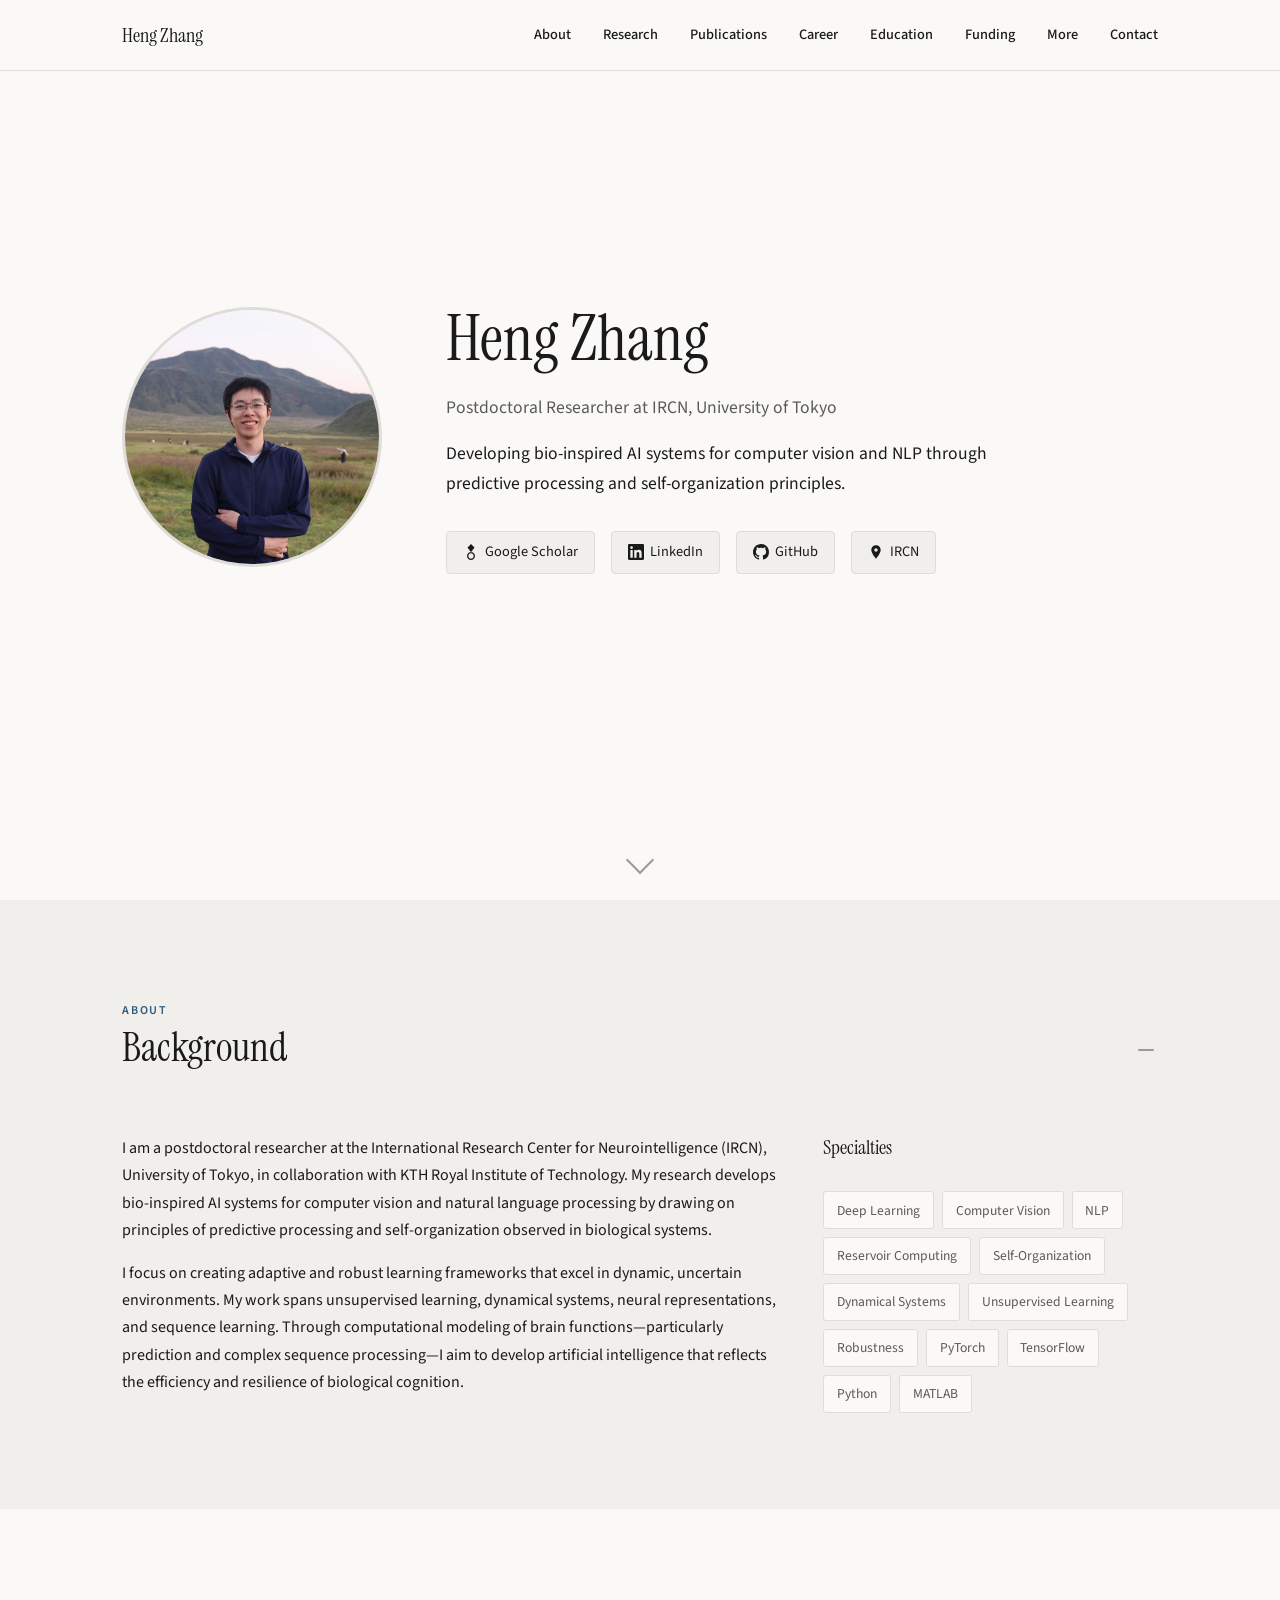
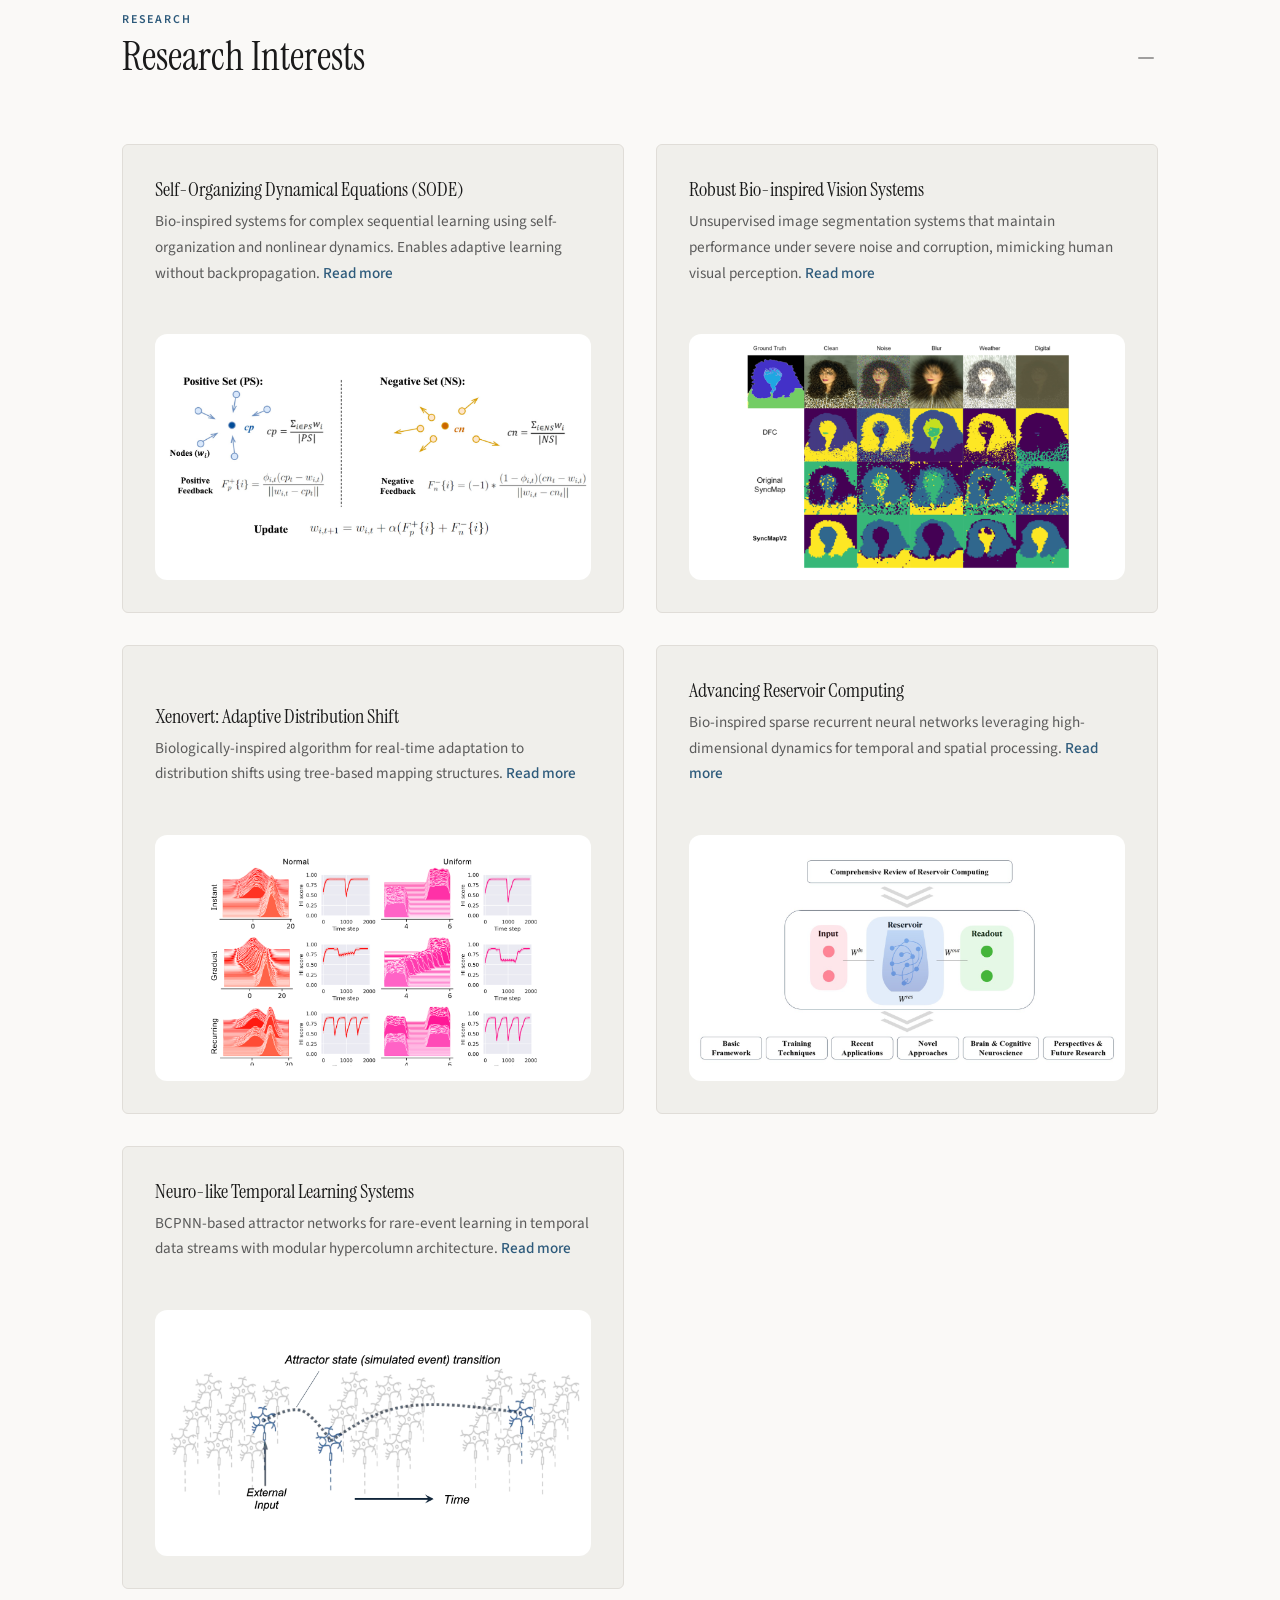
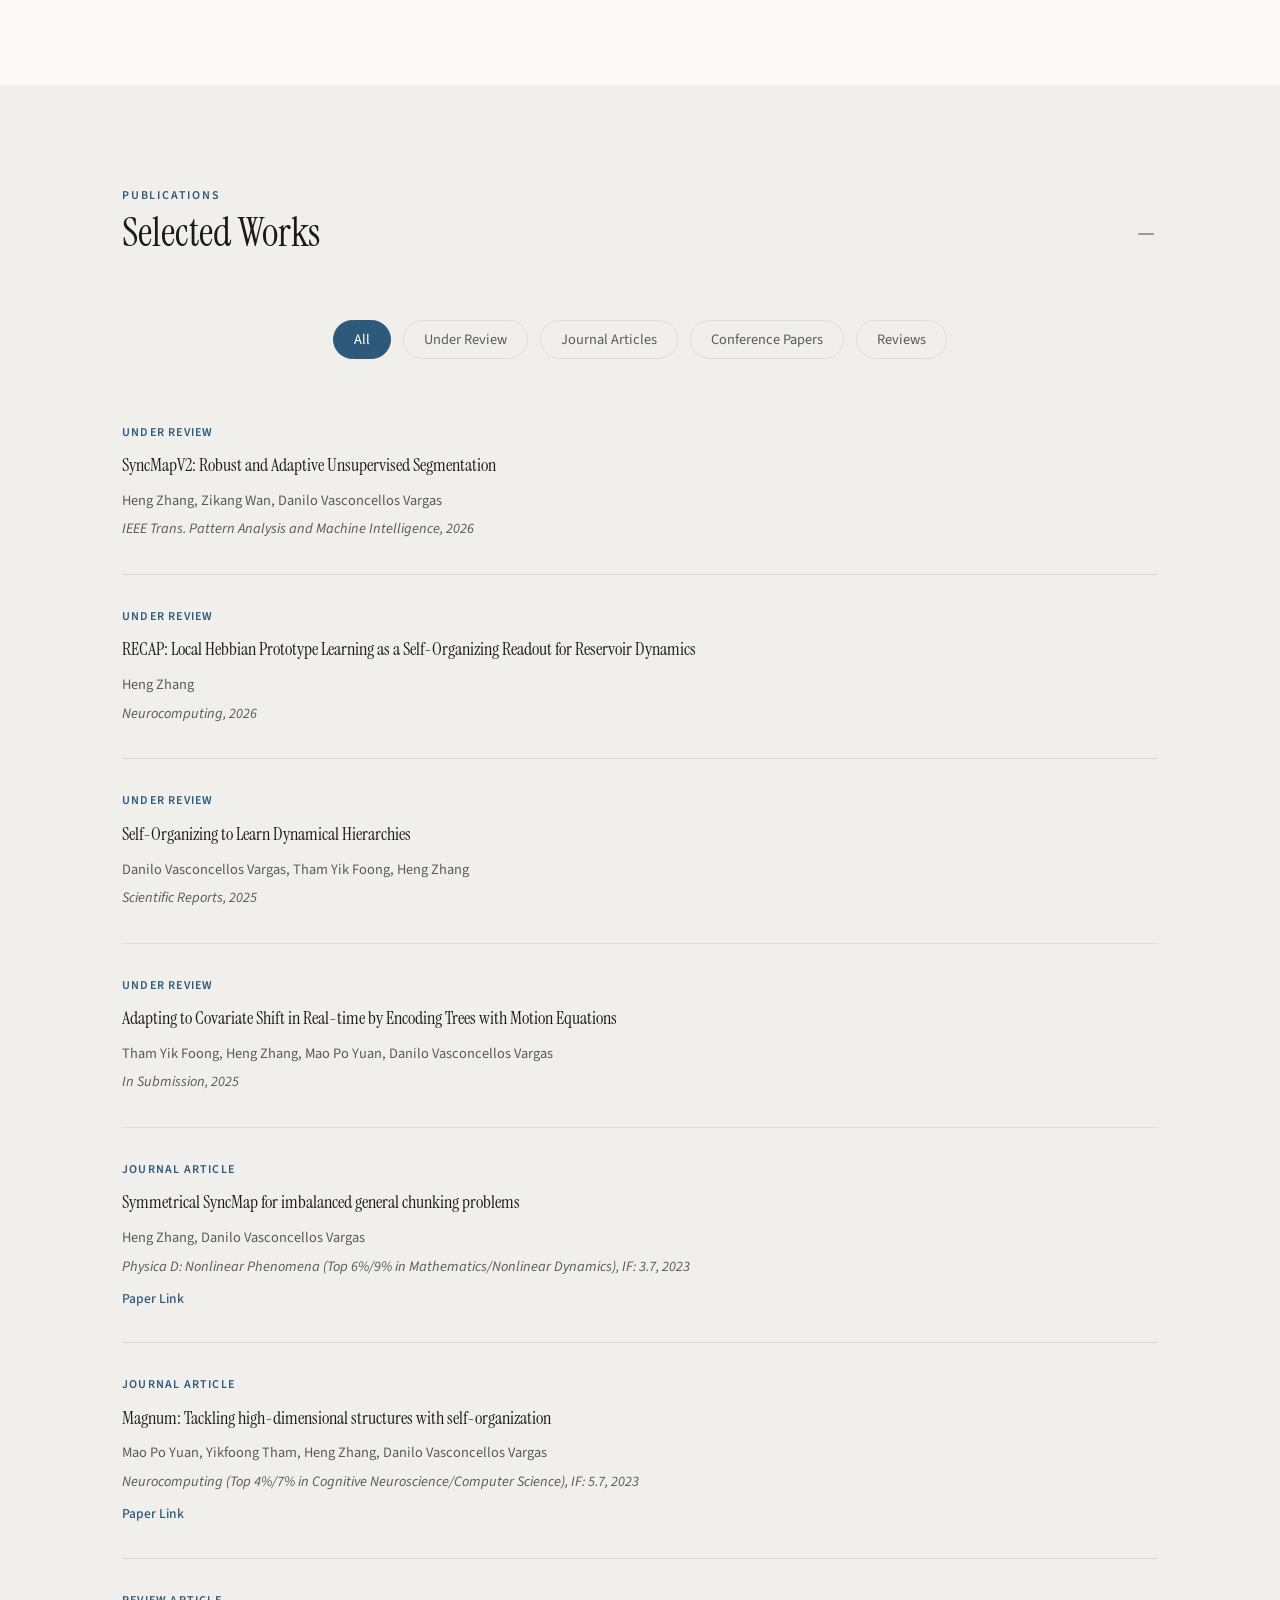
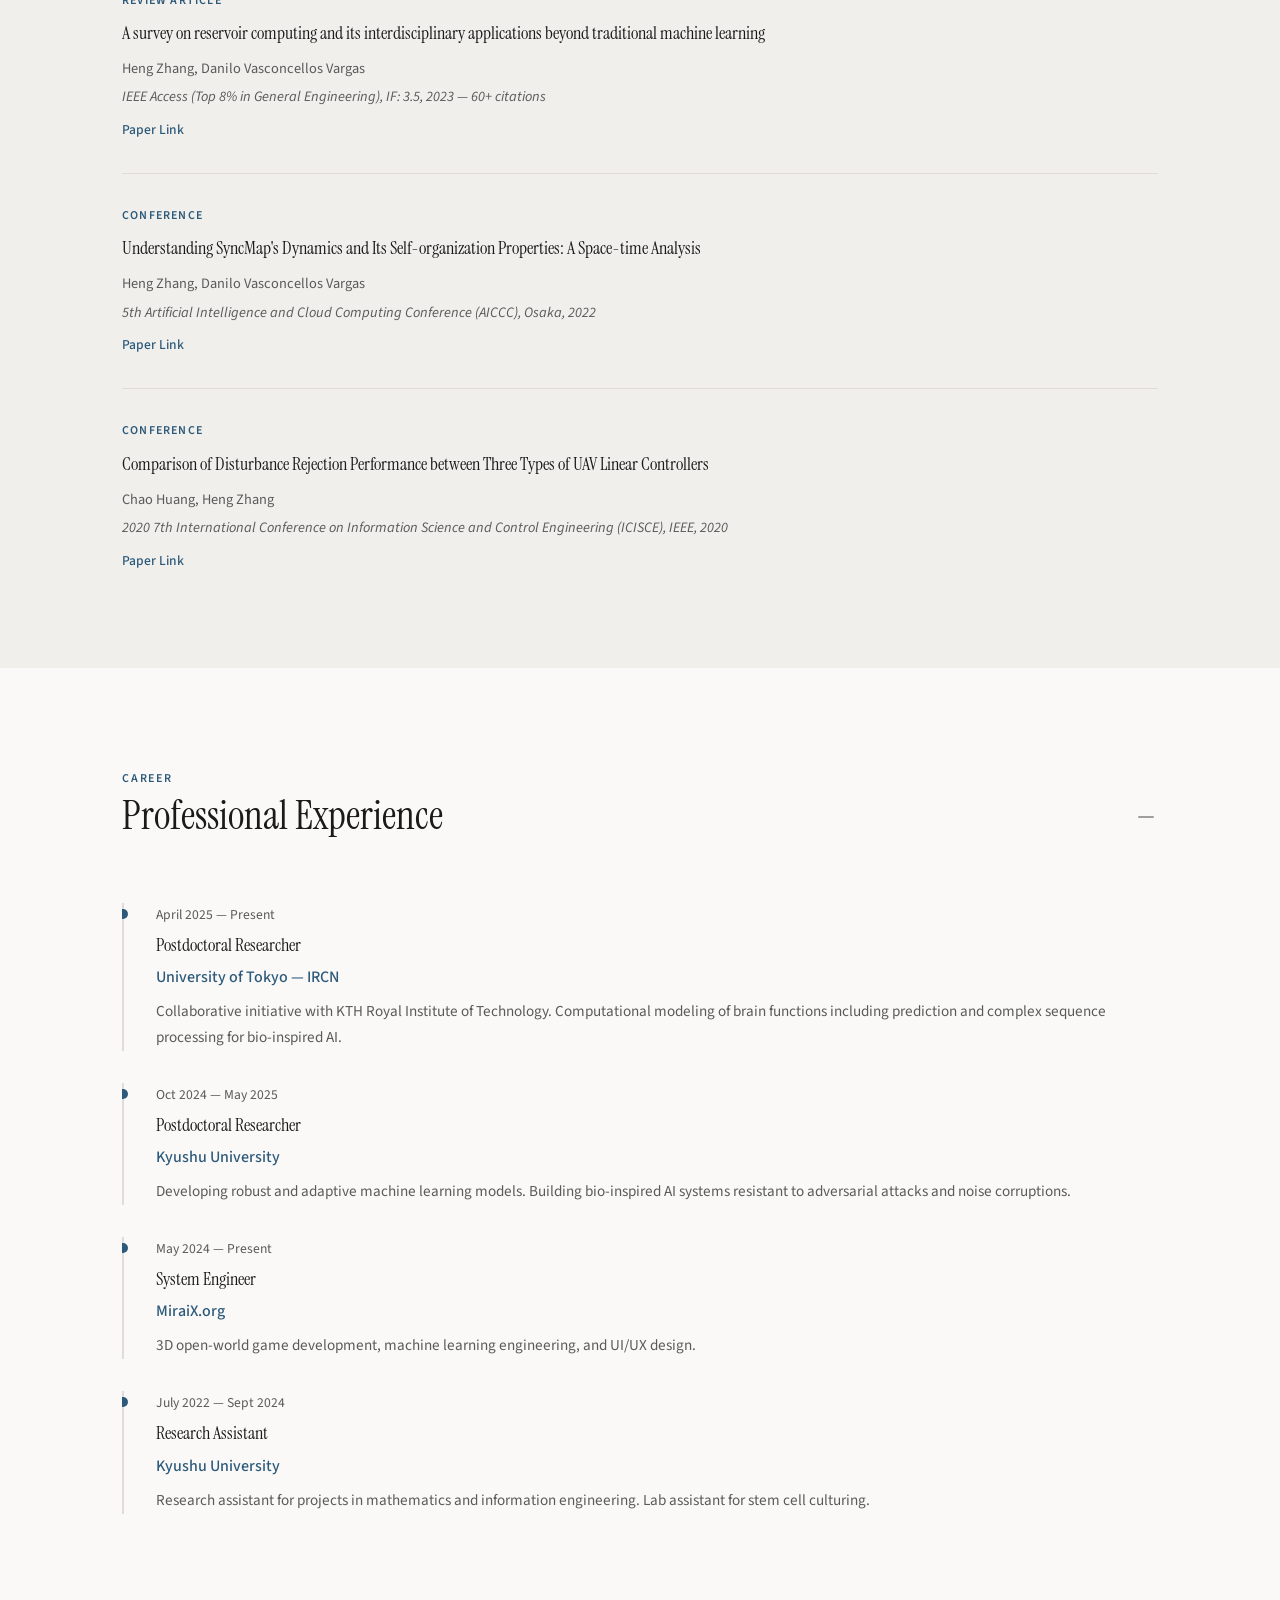
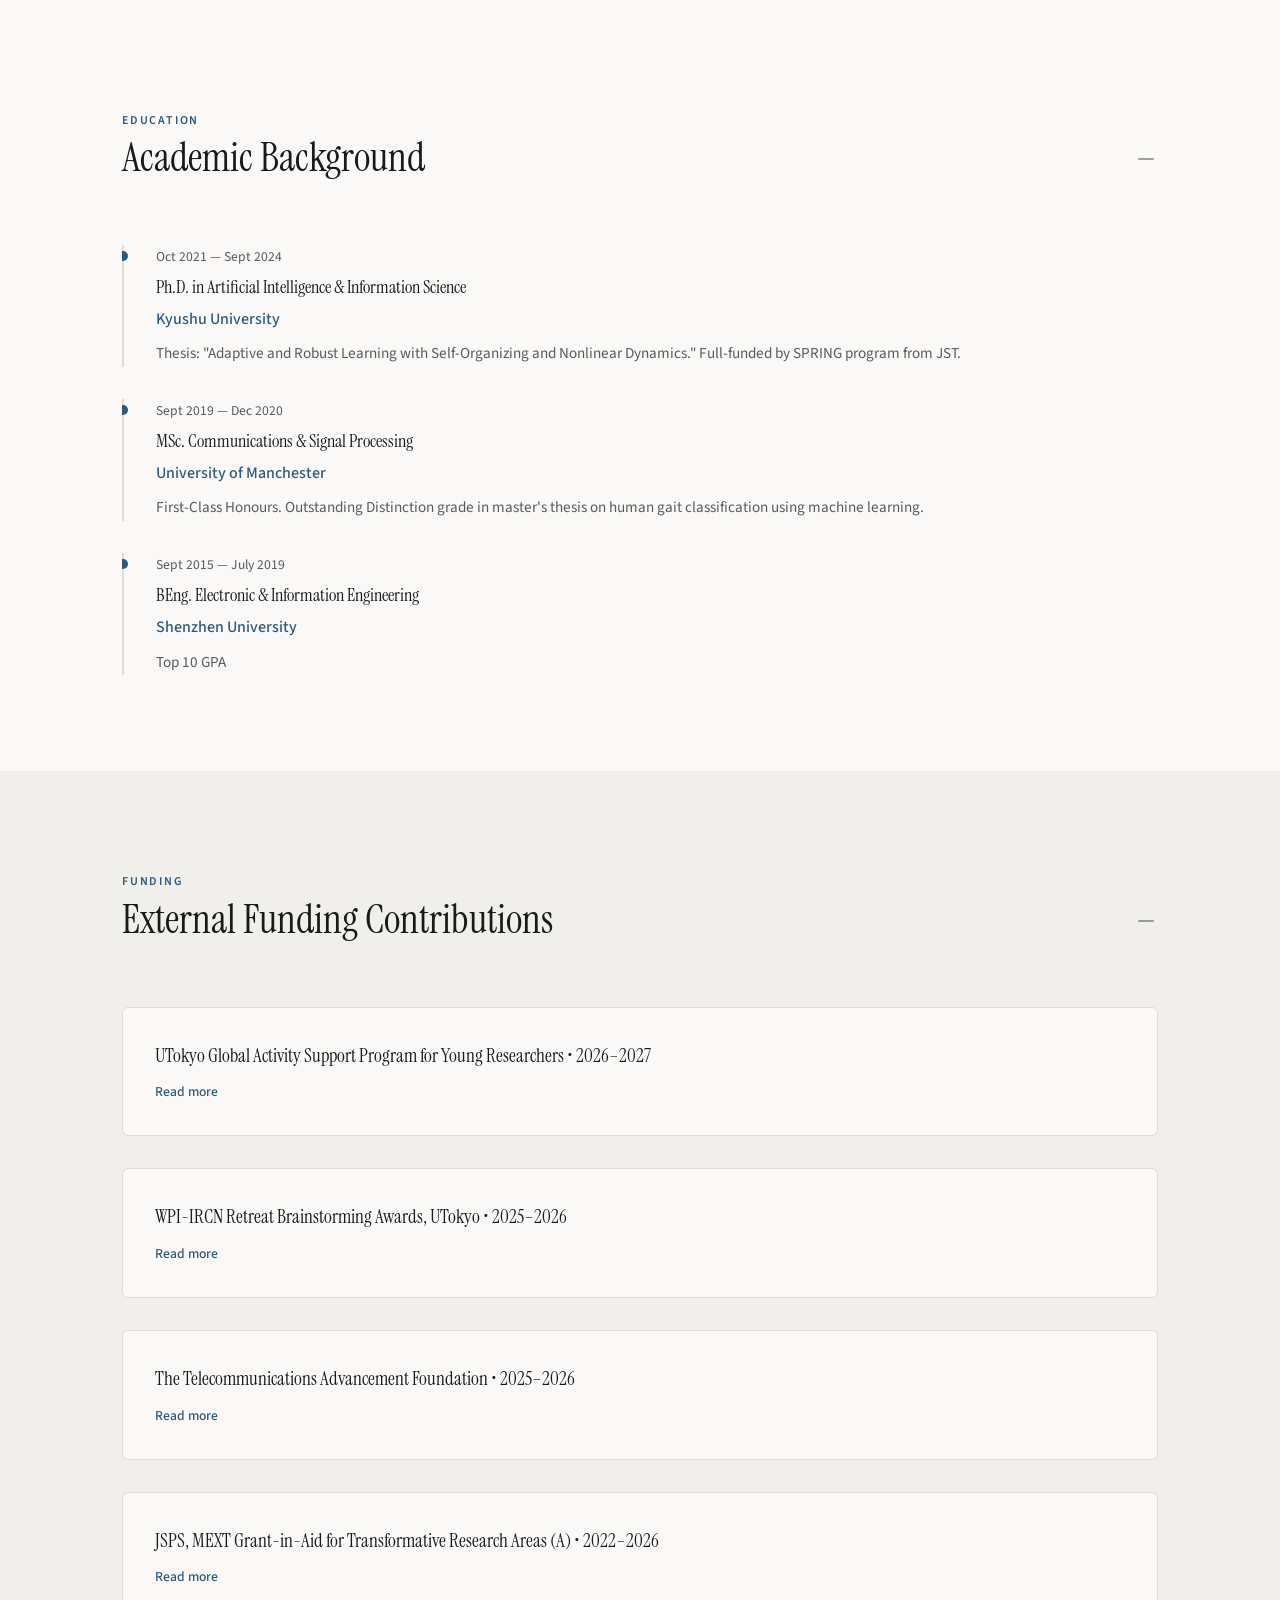
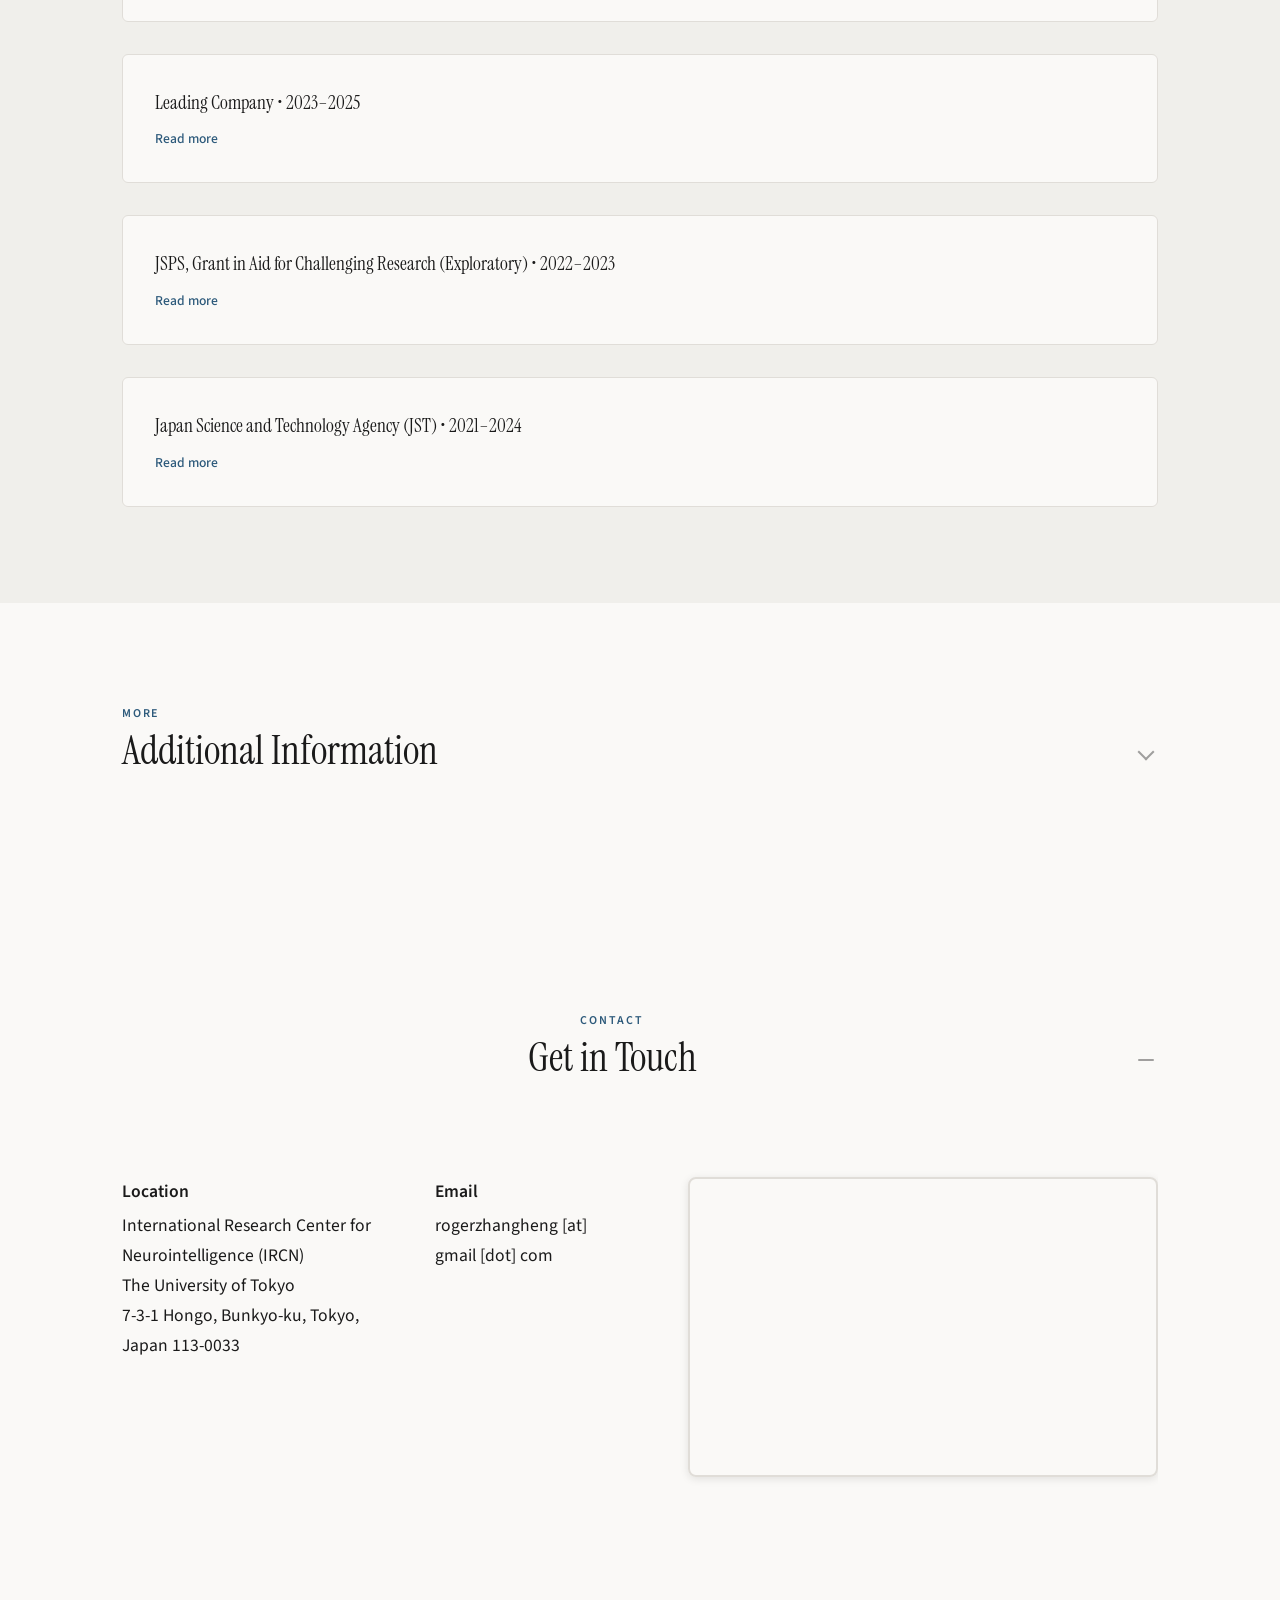
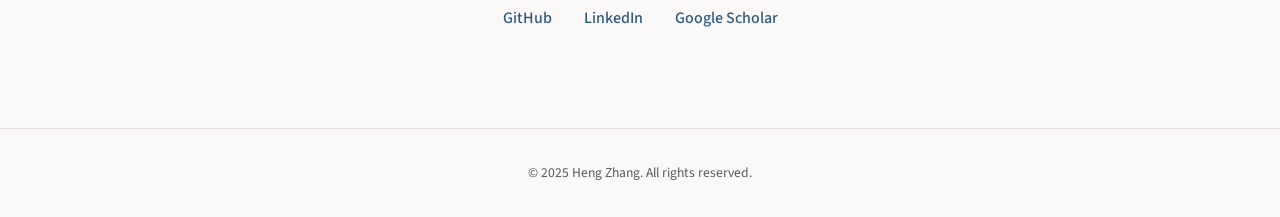
==== commit 1fd0abcb: "Add UTokyo Global Activity Support Program funding and update-website skill" ====
--- a/index.html
+++ b/index.html
@@ -1470,6 +1470,20 @@
             <div class="funding-list">
                 <div class="funding-item" data-expanded="false">
                     <div class="funding-collapsed">
+                        <p class="funding-short">UTokyo Global Activity Support Program for Young Researchers • 2026–2027</p>
+                        <p class="funding-read-more"><a href="#" class="read-more"
+                                onclick="toggleFunding(event, this)">Read more</a></p>
+                    </div>
+                    <div class="funding-full" style="display: none;">
+                        <p class="funding-grant">UTokyo Global Activity Support Program for Young Researchers • 2026–2027</p>
+                        <p class="funding-meta">International research dispatch support to develop global networks and international capabilities through overseas research activities</p>
+                        <p class="funding-amount">¥570,000 • Awardee</p>
+                        <p class="funding-read-more"><a href="#" class="read-less"
+                                onclick="toggleFunding(event, this)">Show less</a></p>
+                    </div>
+                </div>
+                <div class="funding-item" data-expanded="false">
+                    <div class="funding-collapsed">
                         <p class="funding-short">WPI-IRCN Retreat Brainstorming Awards, UTokyo • 2025–2026</p>
                         <p class="funding-read-more"><a href="#" class="read-more"
                                 onclick="toggleFunding(event, this)">Read more</a></p>
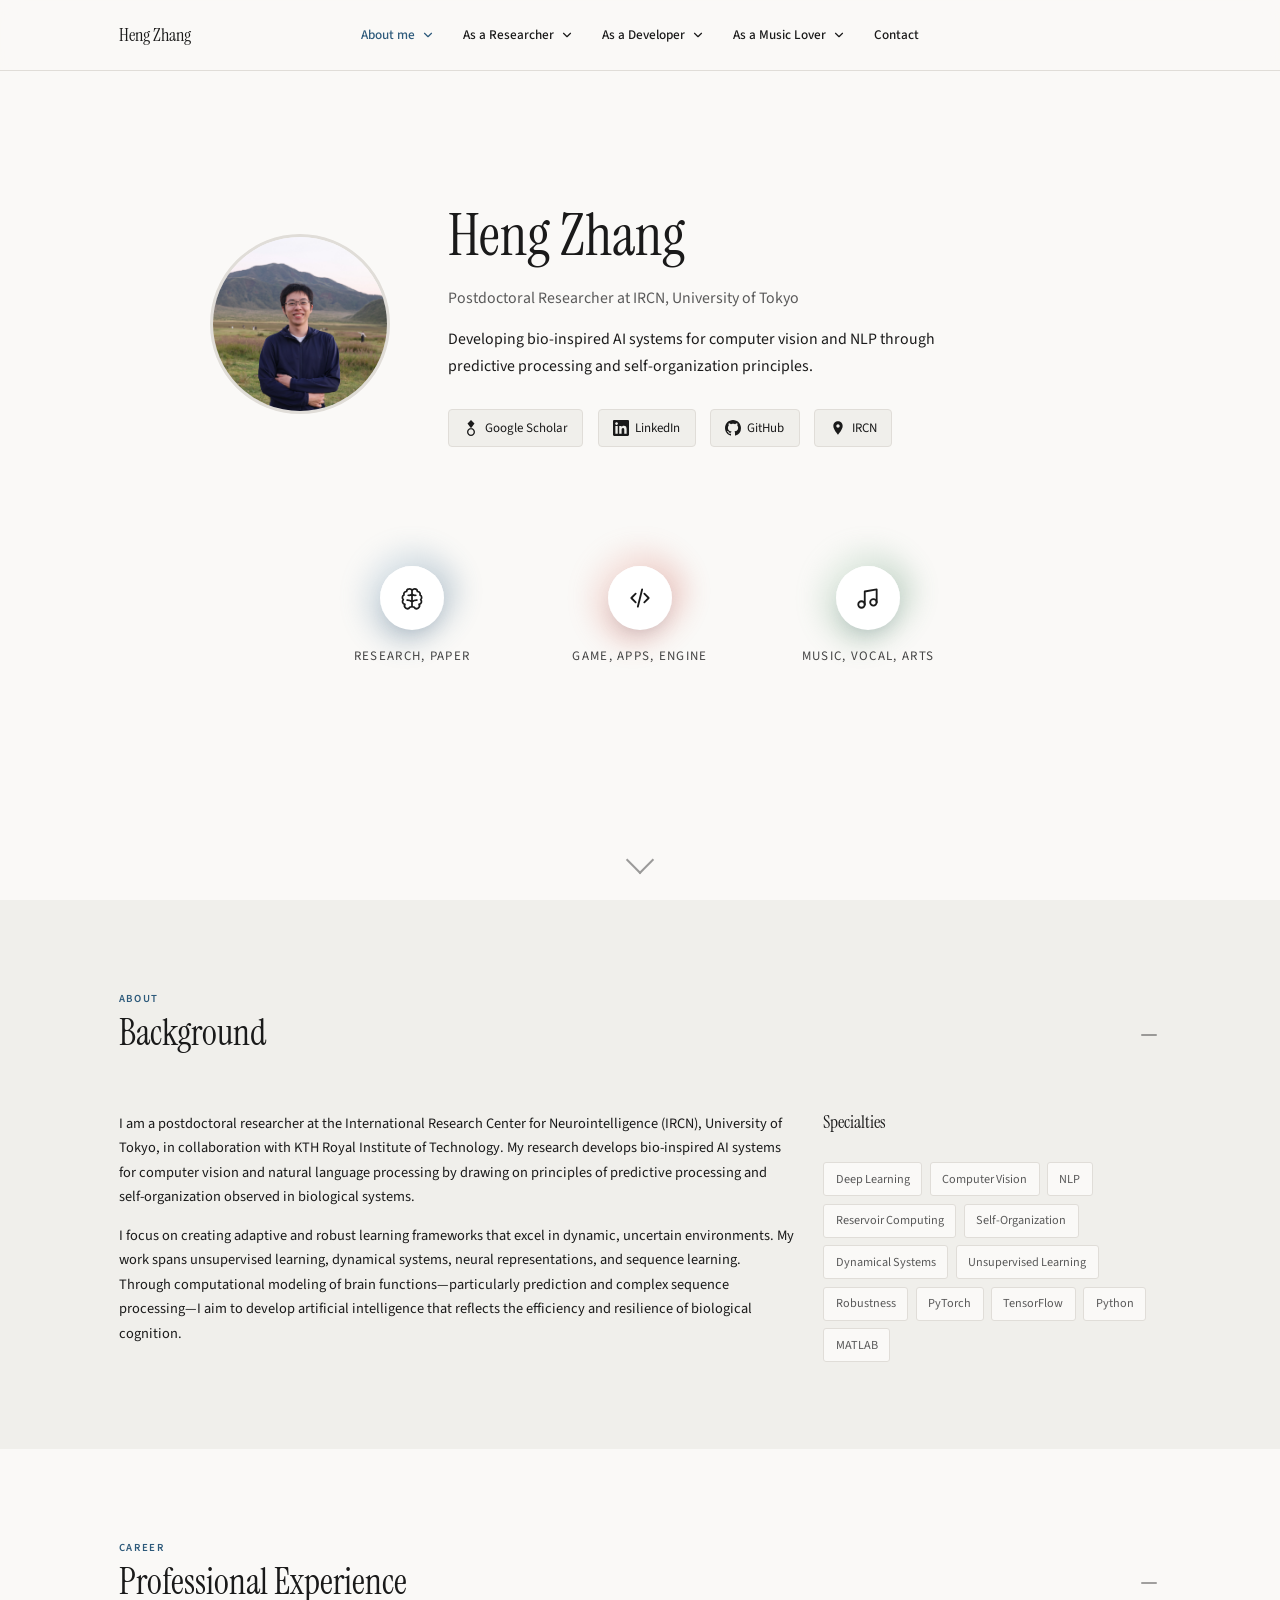
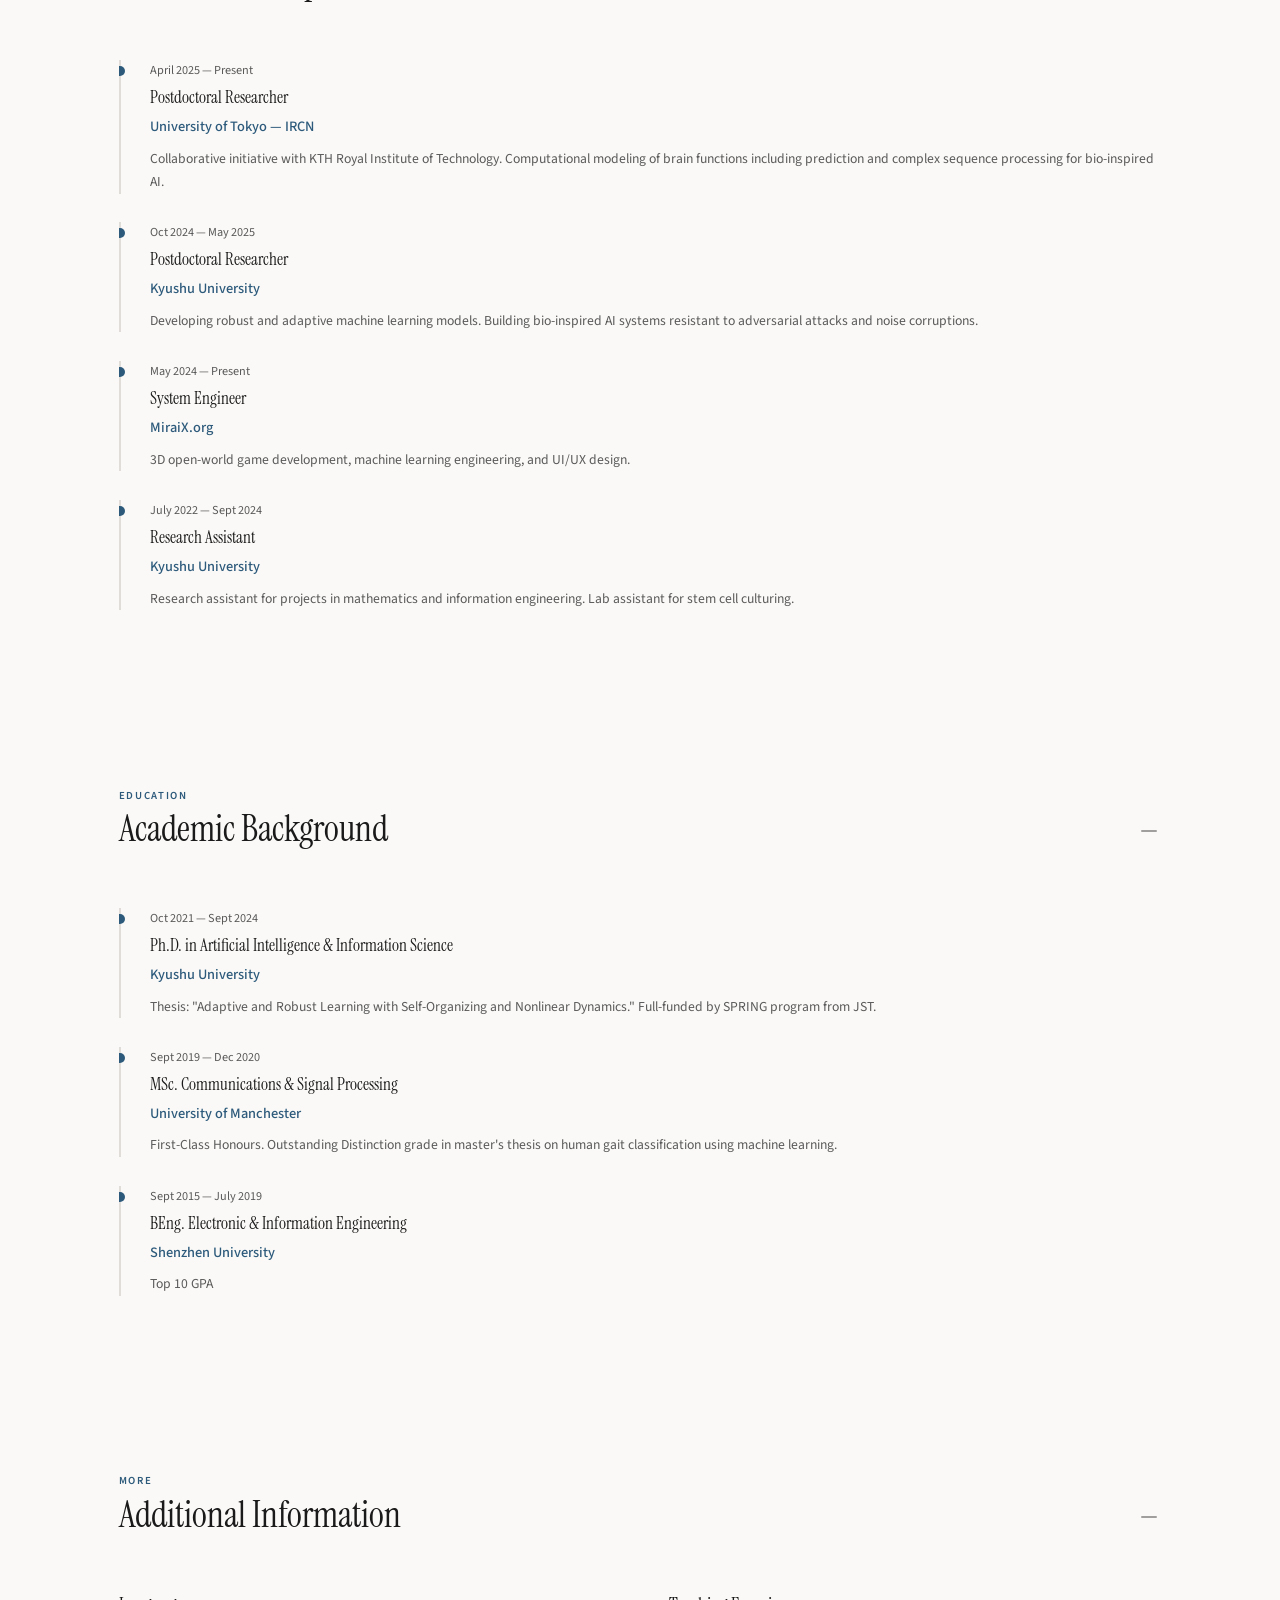
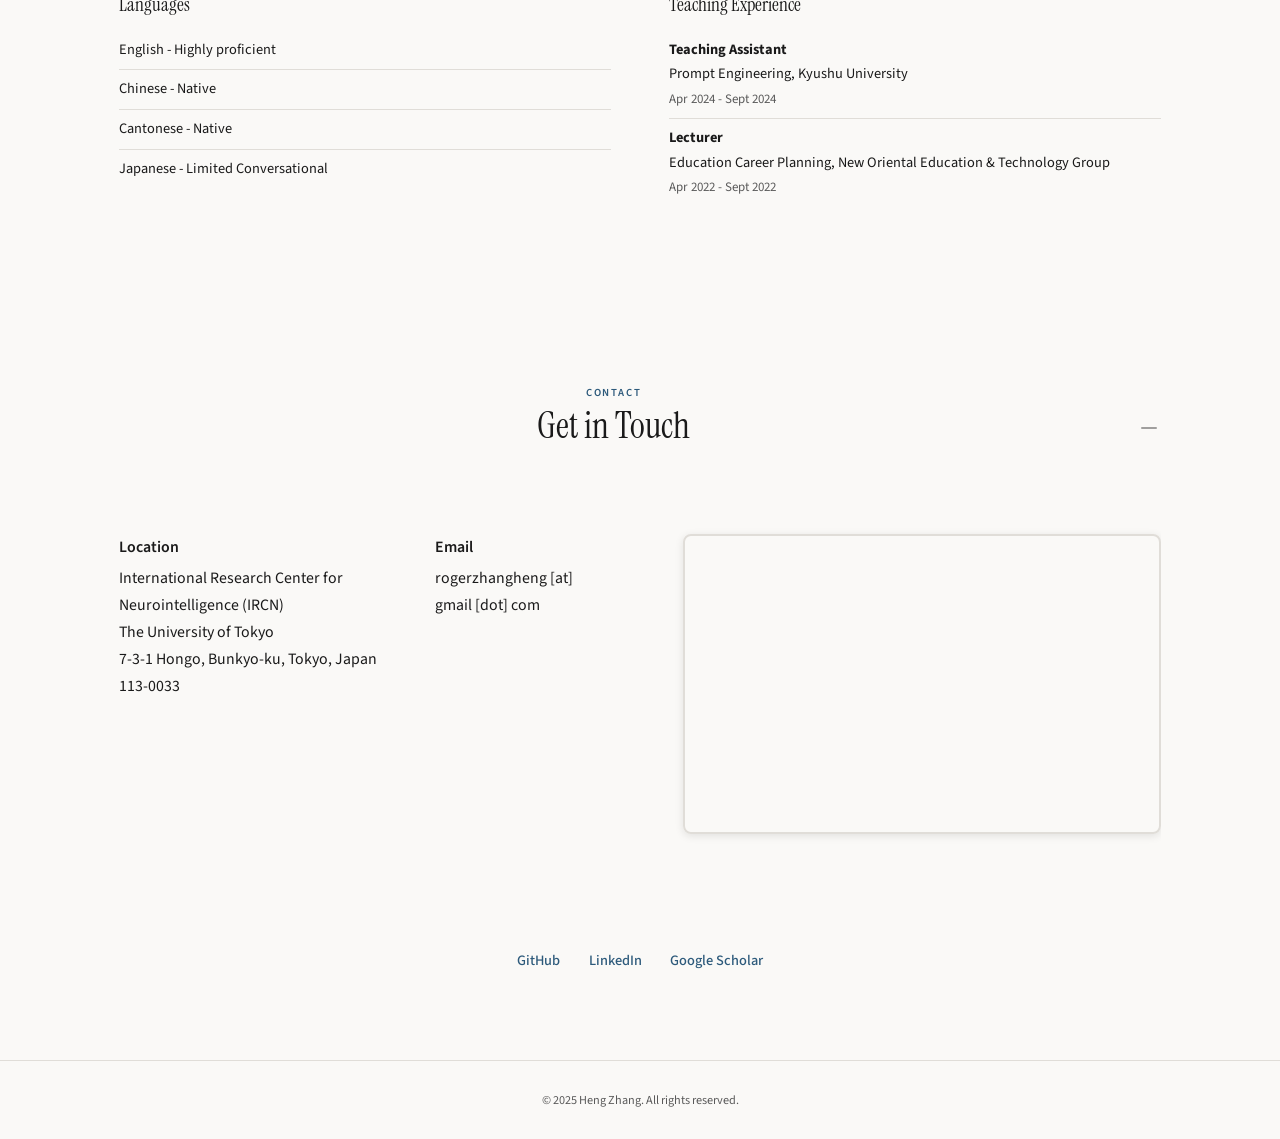
==== commit 0bda932a: "Site restructure: four pages with a shared two-level nav, research topics, developer and music pages" ====
--- a/index.html
+++ b/index.html
@@ -10,1047 +10,21 @@
     <link
         href="https://fonts.googleapis.com/css2?family=Instrument+Serif:ital@0;1&family=Source+Sans+3:wght@300;400;500;600&display=swap"
         rel="stylesheet">
-    <style>
-        /* ===== CSS Variables ===== */
-        :root {
-            --color-bg: #faf9f7;
-            --color-bg-alt: #f0efeb;
-            --color-text: #1a1a1a;
-            --color-text-muted: #5a5a5a;
-            --color-accent: #2d5a7b;
-            --color-accent-light: #e8f0f5;
-            --color-border: #e0ddd8;
-            --font-display: 'Instrument Serif', Georgia, serif;
-            --font-body: 'Source Sans 3', -apple-system, sans-serif;
-            --max-width: 1100px;
-            --space-xs: 0.5rem;
-            --space-sm: 1rem;
-            --space-md: 2rem;
-            --space-lg: 4rem;
-            --space-xl: 6rem;
-        }
-
-        /* ===== Reset & Base ===== */
-        *,
-        *::before,
-        *::after {
-            box-sizing: border-box;
-            margin: 0;
-            padding: 0;
-        }
-
-        html {
-            scroll-behavior: smooth;
-            scroll-padding-top: 80px;
-        }
-
-        body {
-            font-family: var(--font-body);
-            font-size: 1rem;
-            font-weight: 400;
-            line-height: 1.7;
-            color: var(--color-text);
-            background: var(--color-bg);
-            -webkit-font-smoothing: antialiased;
-        }
-
-        img {
-            max-width: 100%;
-            display: block;
-        }
-
-        a {
-            color: var(--color-accent);
-            text-decoration: none;
-            transition: opacity 0.2s ease;
-        }
-
-        a:hover {
-            opacity: 0.7;
-        }
-
-        /* ===== Typography ===== */
-        h1,
-        h2,
-        h3 {
-            font-family: var(--font-display);
-            font-weight: 400;
-            line-height: 1.2;
-        }
-
-        h1 {
-            font-size: clamp(2.5rem, 6vw, 4rem);
-        }
-
-        h2 {
-            font-size: clamp(1.75rem, 4vw, 2.5rem);
-            margin-bottom: var(--space-md);
-        }
-
-        h3 {
-            font-size: 1.25rem;
-        }
-
-        .section-label {
-            font-family: var(--font-body);
-            font-size: 0.75rem;
-            font-weight: 600;
-            letter-spacing: 0.15em;
-            text-transform: uppercase;
-            color: var(--color-accent);
-            margin-bottom: var(--space-xs);
-        }
-
-        /* ===== Layout ===== */
-        .container {
-            width: 100%;
-            max-width: var(--max-width);
-            margin: 0 auto;
-            padding: 0 var(--space-md);
-        }
-
-        section {
-            padding: var(--space-xl) 0;
-        }
-
-        /* ===== Collapsible Sections ===== */
-        .section-header {
-            display: flex;
-            align-items: center;
-            justify-content: space-between;
-            margin-bottom: var(--space-md);
-            cursor: pointer;
-            user-select: none;
-            transition: margin-bottom 0.3s ease;
-        }
-
-        .section-header.collapsed {
-            margin-bottom: var(--space-xs);
-        }
-
-        .section-title-wrapper {
-            flex: 1;
-        }
-
-        .section-collapse-icon {
-            width: 24px;
-            height: 24px;
-            display: flex;
-            align-items: center;
-            justify-content: center;
-            opacity: 0.4;
-            transition: opacity 0.3s ease, transform 0.3s ease;
-            cursor: pointer;
-            margin-left: var(--space-md);
-        }
-
-        .section-collapse-icon:hover {
-            opacity: 0.8;
-        }
-
-        .section-collapse-icon .icon-minus {
-            width: 16px;
-            height: 2px;
-            background: var(--color-text);
-            border-radius: 1px;
-        }
-
-        .section-collapse-icon .icon-chevron {
-            width: 12px;
-            height: 12px;
-            border-left: 2px solid var(--color-text);
-            border-bottom: 2px solid var(--color-text);
-            transform: rotate(-45deg);
-        }
-
-        .section-content {
-            max-height: 10000px;
-            overflow: hidden;
-            transition: max-height 0.4s ease, opacity 0.4s ease;
-        }
-
-        .section-content.collapsed {
-            max-height: 0;
-            opacity: 0;
-        }
-
-        .section-header.collapsed .icon-minus {
-            display: none;
-        }
-
-        .section-header:not(.collapsed) .icon-chevron {
-            display: none;
-        }
-
-        /* ===== Header & Navigation ===== */
-        header {
-            position: fixed;
-            top: 0;
-            left: 0;
-            right: 0;
-            z-index: 1000;
-            background: rgba(250, 249, 247, 0.9);
-            backdrop-filter: blur(10px);
-            border-bottom: 1px solid var(--color-border);
-        }
-
-        nav {
-            display: flex;
-            justify-content: space-between;
-            align-items: center;
-            height: 70px;
-        }
-
-        .nav-logo {
-            font-family: var(--font-display);
-            font-size: 1.25rem;
-            color: var(--color-text);
-        }
-
-        .nav-links {
-            display: none;
-            list-style: none;
-            gap: var(--space-md);
-        }
-
-        .nav-links a {
-            font-size: 0.9rem;
-            font-weight: 500;
-            color: var(--color-text);
-            position: relative;
-        }
-
-        .nav-links a::after {
-            content: '';
-            position: absolute;
-            bottom: -4px;
-            left: 0;
-            width: 0;
-            height: 1px;
-            background: var(--color-accent);
-            transition: width 0.3s ease;
-        }
-
-        .nav-links a:hover::after {
-            width: 100%;
-        }
-
-        .nav-toggle {
-            display: flex;
-            flex-direction: column;
-            gap: 5px;
-            cursor: pointer;
-            padding: 5px;
-            z-index: 1001;
-        }
-
-        .nav-toggle span {
-            width: 24px;
-            height: 2px;
-            background: var(--color-text);
-            transition: all 0.3s ease;
-        }
-
-        .nav-toggle.active span:nth-child(1) {
-            transform: rotate(45deg) translate(5px, 5px);
-        }
-
-        .nav-toggle.active span:nth-child(2) {
-            opacity: 0;
-        }
-
-        .nav-toggle.active span:nth-child(3) {
-            transform: rotate(-45deg) translate(5px, -5px);
-        }
-
-        /* Mobile Menu */
-        .nav-mobile {
-            position: fixed;
-            top: 0;
-            right: -100%;
-            width: 100%;
-            height: 100vh;
-            background: var(--color-bg);
-            display: flex;
-            flex-direction: column;
-            justify-content: center;
-            align-items: center;
-            gap: var(--space-md);
-            transition: right 0.4s ease;
-        }
-
-        .nav-mobile.active {
-            right: 0;
-        }
-
-        .nav-mobile a {
-            font-family: var(--font-display);
-            font-size: 2rem;
-            color: var(--color-text);
-        }
-
-        /* ===== Hero Section ===== */
-        .hero {
-            min-height: 100vh;
-            display: flex;
-            align-items: center;
-            padding-top: 70px;
-            position: relative;
-        }
-
-        .scroll-indicator {
-            position: fixed;
-            bottom: 30px;
-            left: 50%;
-            transform: translateX(-50%);
-            display: flex;
-            align-items: center;
-            justify-content: center;
-            cursor: pointer;
-            transition: opacity 0.3s ease;
-            animation: bounce 2s infinite;
-            z-index: 10;
-        }
-
-        .scroll-indicator:hover .chevron {
-            border-color: var(--color-primary);
-        }
-
-        .chevron {
-            width: 20px;
-            height: 20px;
-            border-left: 2px solid var(--color-text-muted);
-            border-bottom: 2px solid var(--color-text-muted);
-            transform: rotate(-45deg);
-            transition: border-color 0.3s ease;
-        }
-
-        @keyframes bounce {
-
-            0%,
-            20%,
-            50%,
-            80%,
-            100% {
-                transform: translateX(-50%) translateY(0);
-            }
-
-            40% {
-                transform: translateX(-50%) translateY(-10px);
-            }
-
-            60% {
-                transform: translateX(-50%) translateY(-5px);
-            }
-        }
-
-        .back-to-top {
-            position: fixed;
-            bottom: 30px;
-            right: 30px;
-            width: 50px;
-            height: 50px;
-            border-radius: 50%;
-            background: var(--color-bg-alt);
-            border: 2px solid var(--color-border);
-            display: flex;
-            align-items: center;
-            justify-content: center;
-            cursor: pointer;
-            opacity: 0;
-            transition: opacity 0.3s ease, background 0.3s ease, transform 0.3s ease;
-            box-shadow: 0 4px 12px rgba(0, 0, 0, 0.15);
-            z-index: 100;
-            pointer-events: none;
-        }
-
-        .back-to-top.visible {
-            opacity: 1;
-            pointer-events: auto;
-        }
-
-        .back-to-top:hover {
-            background: var(--color-primary);
-            transform: translateY(-3px);
-            box-shadow: 0 6px 16px rgba(0, 0, 0, 0.2);
-        }
-
-        .back-to-top:hover .chevron-up {
-            border-color: white;
-        }
-
-        .chevron-up {
-            width: 16px;
-            height: 16px;
-            border-left: 2px solid var(--color-text-muted);
-            border-bottom: 2px solid var(--color-text-muted);
-            transform: rotate(135deg);
-            transition: border-color 0.3s ease;
-        }
-
-        .hero-content {
-            display: grid;
-            gap: var(--space-lg);
-            align-items: center;
-        }
-
-        .hero-image {
-            width: 200px;
-            height: 200px;
-            border-radius: 50%;
-            background: var(--color-bg-alt);
-            border: 3px solid var(--color-border);
-            overflow: hidden;
-            margin: 0 auto;
-        }
-
-        .hero-image img {
-            width: 100%;
-            height: 100%;
-            object-fit: cover;
-        }
-
-        .hero-text h1 {
-            margin-bottom: var(--space-sm);
-        }
-
-        .hero-title {
-            font-size: 1.1rem;
-            color: var(--color-text-muted);
-            margin-bottom: var(--space-sm);
-        }
-
-        .hero-tagline {
-            font-size: 1.1rem;
-            max-width: 550px;
-            margin-bottom: var(--space-md);
-        }
-
-        .hero-links {
-            display: flex;
-            flex-wrap: wrap;
-            gap: var(--space-sm);
-        }
-
-        .hero-links a {
-            display: inline-flex;
-            align-items: center;
-            gap: 6px;
-            padding: 0.5rem 1rem;
-            background: var(--color-bg-alt);
-            border: 1px solid var(--color-border);
-            border-radius: 4px;
-            font-size: 0.9rem;
-            color: var(--color-text);
-        }
-
-        .hero-links a:hover {
-            background: var(--color-accent-light);
-            border-color: var(--color-accent);
-            opacity: 1;
-        }
-
-        .hero-links svg {
-            width: 16px;
-            height: 16px;
-            flex-shrink: 0;
-        }
-
-        /* ===== About Section ===== */
-        .about {
-            background: var(--color-bg-alt);
-        }
-
-        .about-content {
-            display: grid;
-            gap: var(--space-md);
-        }
-
-        .about-text p {
-            margin-bottom: var(--space-sm);
-        }
-
-        .skills {
-            display: flex;
-            flex-wrap: wrap;
-            gap: var(--space-xs);
-            margin-top: var(--space-md);
-        }
-
-        .skill-tag {
-            padding: 0.4rem 0.8rem;
-            background: var(--color-bg);
-            border: 1px solid var(--color-border);
-            border-radius: 3px;
-            font-size: 0.85rem;
-            color: var(--color-text-muted);
-        }
-
-        /* ===== Research/Projects Section ===== */
-        .projects-grid {
-            display: grid;
-            gap: var(--space-md);
-        }
-
-        .project-card {
-            padding: var(--space-md);
-            background: var(--color-bg-alt);
-            border: 1px solid var(--color-border);
-            border-radius: 6px;
-            transition: transform 0.3s ease, box-shadow 0.3s ease;
-        }
-
-        .project-card:hover {
-            transform: translateY(-4px);
-            box-shadow: 0 10px 30px rgba(0, 0, 0, 0.06);
-        }
-
-        .project-card h3 {
-            margin-bottom: var(--space-xs);
-        }
-
-        .project-meta {
-            font-size: 0.85rem;
-            color: var(--color-accent);
-            margin-bottom: var(--space-sm);
-        }
-
-        .project-card p {
-            color: var(--color-text-muted);
-            font-size: 0.95rem;
-        }
-
-        .project-short {
-            margin-bottom: 0;
-        }
-
-        .project-meta-full {
-            font-size: 0.85rem;
-            color: var(--color-accent);
-            margin-top: var(--space-sm);
-            margin-bottom: var(--space-xs);
-        }
-
-        .read-more,
-        .read-less {
-            color: var(--color-accent);
-            text-decoration: none;
-            font-weight: 500;
-            cursor: pointer;
-            transition: color 0.2s ease;
-        }
-
-        .read-more:hover,
-        .read-less:hover {
-            color: var(--color-text);
-            text-decoration: underline;
-        }
-
-        .project-full {
-            margin-top: var(--space-sm);
-        }
-
-        .project-image {
-            width: 100%;
-            height: auto;
-            overflow: hidden;
-            border-radius: 12px;
-            margin-top: var(--space-sm);
-        }
-
-        .project-image img {
-            width: 100%;
-            height: auto;
-            display: block;
-            transition: transform 0.5s ease;
-        }
-
-        .project-card:hover .project-image img {
-            transform: scale(1.02);
-        }
-
-        /* Layout: Content above Image always */
-        .project-card {
-            display: flex;
-            flex-direction: column-reverse;
-            gap: var(--space-sm);
-        }
-
-        /* Desktop Layout adjustments */
-        @media (min-width: 768px) {
-            .project-card {
-                gap: var(--space-md);
-            }
-        }
-
-        /* ===== Publications Section ===== */
-        .publications {
-            background: var(--color-bg-alt);
-        }
-
-        /* Publication Filter Tabs */
-        .pub-filters {
-            display: flex;
-            flex-wrap: wrap;
-            gap: 0.75rem;
-            margin-bottom: var(--space-lg);
-            justify-content: center;
-        }
-
-        .pub-filter-btn {
-            padding: 0.5rem 1.25rem;
-            background: transparent;
-            border: 1px solid var(--color-border);
-            border-radius: 2rem;
-            font-family: var(--font-body);
-            font-size: 0.9rem;
-            color: var(--color-text-muted);
-            cursor: pointer;
-            transition: all 0.2s ease;
-        }
-
-        .pub-filter-btn:hover {
-            border-color: var(--color-accent);
-            color: var(--color-accent);
-        }
-
-        .pub-filter-btn.active {
-            background: var(--color-accent);
-            border-color: var(--color-accent);
-            color: white;
-        }
-
-        .pub-list {
-            display: flex;
-            flex-direction: column;
-            gap: var(--space-md);
-        }
-
-        .pub-item {
-            padding-bottom: var(--space-md);
-            border-bottom: 1px solid var(--color-border);
-        }
-
-        .pub-item:last-child {
-            border-bottom: none;
-            padding-bottom: 0;
-        }
-
-        /* Hide publications with data-show="false" */
-        .pub-item[data-show="false"] {
-            display: none;
-        }
-
-        .pub-type {
-            font-size: 0.75rem;
-            font-weight: 600;
-            letter-spacing: 0.1em;
-            text-transform: uppercase;
-            color: var(--color-accent);
-            margin-bottom: var(--space-xs);
-        }
-
-        .pub-title {
-            font-family: var(--font-display);
-            font-size: 1.1rem;
-            margin-bottom: var(--space-xs);
-        }
-
-        .pub-authors {
-            font-size: 0.9rem;
-            color: var(--color-text-muted);
-            margin-bottom: 4px;
-        }
-
-        .pub-venue {
-            font-size: 0.9rem;
-            color: var(--color-text-muted);
-            font-style: italic;
-        }
-
-        .pub-links {
-            margin-top: var(--space-xs);
-            display: flex;
-            gap: var(--space-sm);
-        }
-
-        .pub-links a {
-            font-size: 0.85rem;
-            font-weight: 500;
-        }
-
-        /* ===== Experience Section ===== */
-        .timeline {
-            display: flex;
-            flex-direction: column;
-            gap: var(--space-md);
-        }
-
-        .timeline-item {
-            display: grid;
-            gap: var(--space-xs);
-            padding-left: var(--space-md);
-            border-left: 2px solid var(--color-border);
-            position: relative;
-        }
-
-        .timeline-item::before {
-            content: '';
-            position: absolute;
-            left: -6px;
-            top: 6px;
-            width: 10px;
-            height: 10px;
-            border-radius: 50%;
-            background: var(--color-accent);
-        }
-
-        .timeline-date {
-            font-size: 0.85rem;
-            color: var(--color-text-muted);
-        }
-
-        .timeline-title {
-            font-family: var(--font-display);
-            font-size: 1.15rem;
-        }
-
-        .timeline-org {
-            font-weight: 500;
-            color: var(--color-accent);
-        }
-
-        .timeline-desc {
-            font-size: 0.95rem;
-            color: var(--color-text-muted);
-        }
-
-        /* ===== Funding Section ===== */
-        .funding {
-            background: var(--color-bg-alt);
-        }
-
-        /* ===== More Section ===== */
-        .more {
-            background: var(--color-bg);
-        }
-
-        .more-grid {
-            display: flex;
-            flex-direction: column;
-            gap: var(--space-xl);
-        }
-
-        .more-top-row {
-            display: grid;
-            grid-template-columns: repeat(auto-fit, minmax(250px, 1fr));
-            gap: var(--space-lg);
-        }
-
-        .more-category h3 {
-            font-size: 1.3rem;
-            margin-bottom: var(--space-sm);
-            color: var(--color-primary);
-        }
-
-        .more-category ul {
-            list-style: none;
-            padding: 0;
-        }
-
-        .more-category li {
-            padding: var(--space-xs) 0;
-            border-bottom: 1px solid var(--color-border);
-        }
-
-        .more-category li:last-child {
-            border-bottom: none;
-        }
-
-        .more-category.full-width {
-            grid-column: 1 / -1;
-        }
-
-        .presentation-item {
-            margin-bottom: var(--space-md);
-            padding-bottom: var(--space-md);
-            border-bottom: 1px solid var(--color-border);
-        }
-
-        .presentation-item:last-child {
-            border-bottom: none;
-            margin-bottom: 0;
-            padding-bottom: 0;
-        }
-
-        .presentation-title {
-            font-weight: 600;
-            color: var(--color-text);
-            margin-bottom: var(--space-xs);
-        }
-
-        .presentation-meta {
-            font-size: 0.95rem;
-            color: var(--color-text-muted);
-            line-height: 1.5;
-        }
-
-        .funding-list {
-            display: flex;
-            flex-direction: column;
-            gap: var(--space-md);
-        }
-
-        .funding-item {
-            padding: var(--space-md);
-            background: var(--color-bg);
-            border: 1px solid var(--color-border);
-            border-radius: 6px;
-        }
-
-        .funding-item h3 {
-            margin-bottom: var(--space-xs);
-        }
-
-        .funding-meta {
-            font-size: 0.9rem;
-            color: var(--color-text-muted);
-            margin-bottom: var(--space-xs);
-        }
-
-        .funding-amount {
-            font-weight: 600;
-            color: var(--color-accent);
-            font-size: 0.9rem;
-            margin-bottom: var(--space-xs);
-        }
-
-        .funding-short {
-            font-family: var(--font-display);
-            font-size: 1.2rem;
-            color: var(--color-text);
-            margin-bottom: 0;
-            font-weight: 400;
-        }
-
-        .funding-full {
-            margin-top: var(--space-sm);
-        }
-
-        .funding-grant {
-            font-family: var(--font-display);
-            font-size: 1.2rem;
-            font-weight: 400;
-            margin-bottom: var(--space-sm);
-            color: var(--color-text);
-        }
-
-        .funding-full .funding-meta {
-            font-size: 0.95rem;
-        }
-
-        .funding-full .funding-amount {
-            font-size: 0.95rem;
-        }
-
-        .funding-read-more {
-            font-size: 0.85rem;
-            margin-top: var(--space-xs);
-            margin-bottom: 0;
-        }
-
-        /* ===== Contact Section ===== */
-        .contact {
-            text-align: center;
-        }
-
-        .contact-content {
-            display: grid;
-            grid-template-columns: 1fr 1fr;
-            gap: var(--space-xl);
-            margin-top: var(--space-md);
-            align-items: start;
-        }
-
-        .contact-info {
-            display: flex;
-            flex-direction: column;
-            align-items: flex-start;
-            gap: var(--space-sm);
-            text-align: left;
-        }
-
-        .contact-item {
-            font-size: 1.1rem;
-        }
-
-        .contact-item-label {
-            font-weight: 600;
-            color: var(--color-text);
-            display: block;
-            margin-bottom: 4px;
-        }
-
-        .map-container {
-            width: 100%;
-            height: 300px;
-            border-radius: 8px;
-            overflow: hidden;
-            border: 2px solid var(--color-border);
-            box-shadow: 0 2px 8px rgba(0, 0, 0, 0.1);
-        }
-
-        .map-container iframe {
-            width: 100%;
-            height: 100%;
-            border: 0;
-        }
-
-        .contact-socials {
-            display: flex;
-            gap: var(--space-md);
-            margin-top: var(--space-md);
-            grid-column: 1 / -1;
-            justify-content: center;
-        }
-
-        .contact-socials a {
-            font-weight: 500;
-        }
-
-        @media (max-width: 768px) {
-            .hero {
-                padding-top: 100px;
-            }
-
-            .contact-content {
-                grid-template-columns: 1fr;
-            }
-
-            .contact-socials {
-                grid-column: 1;
-            }
-        }
-
-        /* ===== Footer ===== */
-        footer {
-            padding: var(--space-md) 0;
-            border-top: 1px solid var(--color-border);
-            text-align: center;
-        }
-
-        footer p {
-            font-size: 0.85rem;
-            color: var(--color-text-muted);
-        }
-
-        /* ===== Responsive: Tablet+ ===== */
-        @media (min-width: 768px) {
-            .nav-links {
-                display: flex;
-            }
-
-            .nav-toggle,
-            .nav-mobile {
-                display: none;
-            }
-
-            .hero-content {
-                grid-template-columns: auto 1fr;
-                text-align: left;
-            }
-
-            .hero-image {
-                width: 220px;
-                height: 220px;
-                margin: 0;
-            }
-
-            .about-content {
-                grid-template-columns: 2fr 1fr;
-            }
-
-            .projects-grid {
-                grid-template-columns: repeat(2, 1fr);
-            }
-
-            .contact-info {
-                flex-direction: row;
-                justify-content: center;
-                gap: var(--space-lg);
-            }
-        }
-
-        /* ===== Responsive: Desktop ===== */
-        @media (min-width: 1024px) {
-            .hero-image {
-                width: 260px;
-                height: 260px;
-            }
-        }
-
-        /* ===== Animations ===== */
-        @keyframes fadeUp {
-            from {
-                opacity: 0;
-                transform: translateY(20px);
-            }
-
-            to {
-                opacity: 1;
-                transform: translateY(0);
-            }
-        }
-
-        .animate-in {
-            animation: fadeUp 0.6s ease forwards;
-        }
-
-        .delay-1 {
-            animation-delay: 0.1s;
-        }
-
-        .delay-2 {
-            animation-delay: 0.2s;
-        }
-
-        .delay-3 {
-            animation-delay: 0.3s;
-        }
-    </style>
+    <link rel="stylesheet" href="assets/site.css">
 </head>
 
-<body>
-    <!-- Header -->
+<body id="top">
     <header>
         <nav class="container">
-            <a href="#" class="nav-logo">Heng Zhang</a>
-            <ul class="nav-links">
-                <li><a href="#about">About</a></li>
-                <li><a href="#research">Research</a></li>
-                <li><a href="#publications">Publications</a></li>
-                <li><a href="#experience">Career</a></li>
-                <li><a href="#education">Education</a></li>
-                <li><a href="#funding">Funding</a></li>
-                <li><a href="#more">More</a></li>
-                <li><a href="#contact">Contact</a></li>
-            </ul>
+            <a href="index.html" class="nav-logo">Heng Zhang</a>
+            <div class="nav"><div class="nav__group"><a class="nav__item" href="index.html" aria-haspopup="true">About me<svg viewBox="0 0 24 24" aria-hidden="true"><path d="M6 9l6 6 6-6" fill="none" stroke="currentColor" stroke-width="2" stroke-linecap="round" stroke-linejoin="round"/></svg></a><div class="nav-menu"><ul><li><a href="index.html#top"><span class="nav-menu__num">01</span><span><span class="nav-menu__label">Hero</span><span class="nav-menu__sub">Who I am, at a glance</span></span></a></li><li><a href="index.html#about"><span class="nav-menu__num">02</span><span><span class="nav-menu__label">Background</span><span class="nav-menu__sub">Bio and skills</span></span></a></li><li><a href="index.html#experience"><span class="nav-menu__num">03</span><span><span class="nav-menu__label">Professional Experience</span><span class="nav-menu__sub">Positions held</span></span></a></li><li><a href="index.html#education"><span class="nav-menu__num">04</span><span><span class="nav-menu__label">Academic Background</span><span class="nav-menu__sub">Degrees and theses</span></span></a></li><li><a href="index.html#more"><span class="nav-menu__num">05</span><span><span class="nav-menu__label">Additional Information</span><span class="nav-menu__sub">Languages and teaching</span></span></a></li><li><a href="index.html#contact"><span class="nav-menu__num">06</span><span><span class="nav-menu__label">Get in Touch</span><span class="nav-menu__sub">Email and profiles</span></span></a></li></ul></div></div><div class="nav__group"><a class="nav__item" href="research.html" aria-haspopup="true">As a Researcher<svg viewBox="0 0 24 24" aria-hidden="true"><path d="M6 9l6 6 6-6" fill="none" stroke="currentColor" stroke-width="2" stroke-linecap="round" stroke-linejoin="round"/></svg></a><div class="nav-menu"><ul><li><a href="research.html#activities"><span class="nav-menu__num">01</span><span><span class="nav-menu__label">Activities</span><span class="nav-menu__sub">Posters and talks in pictures</span></span></a></li><li><a href="research.html#research"><span class="nav-menu__num">02</span><span><span class="nav-menu__label">Research Interests</span><span class="nav-menu__sub">Current directions</span></span></a></li><li><a href="research.html#publications"><span class="nav-menu__num">03</span><span><span class="nav-menu__label">Selected Works</span><span class="nav-menu__sub">Papers by category</span></span></a></li><li><a href="research.html#presentations"><span class="nav-menu__num">04</span><span><span class="nav-menu__label">Presentations</span><span class="nav-menu__sub">Talks and posters</span></span></a></li><li><a href="research.html#funding"><span class="nav-menu__num">05</span><span><span class="nav-menu__label">Funding</span><span class="nav-menu__sub">Grants and awards</span></span></a></li></ul></div></div><div class="nav__group"><a class="nav__item" href="developer.html" aria-haspopup="true">As a Developer<svg viewBox="0 0 24 24" aria-hidden="true"><path d="M6 9l6 6 6-6" fill="none" stroke="currentColor" stroke-width="2" stroke-linecap="round" stroke-linejoin="round"/></svg></a><div class="nav-menu"><ul><li><a href="developer.html#olden-flames"><span class="nav-menu__num">01</span><span><span class="nav-menu__label">Olden Flames</span><span class="nav-menu__sub">Open-world action game · MiraiX</span></span></a></li><li><a href="developer.html#syncmapv2"><span class="nav-menu__num">02</span><span><span class="nav-menu__label">SyncMapV2 in Unreal Engine</span><span class="nav-menu__sub">A paper as a walkable 3D scene</span></span></a></li><li><a href="developer.html#japanese-teacher"><span class="nav-menu__num">03</span><span><span class="nav-menu__label">Japanese Speaking Teacher</span><span class="nav-menu__sub">Local AI speaking practice</span></span></a></li></ul></div></div><div class="nav__group"><a class="nav__item" href="music.html" aria-haspopup="true">As a Music Lover<svg viewBox="0 0 24 24" aria-hidden="true"><path d="M6 9l6 6 6-6" fill="none" stroke="currentColor" stroke-width="2" stroke-linecap="round" stroke-linejoin="round"/></svg></a><div class="nav-menu"><ul><li><a href="music.html#music"><span class="nav-menu__num">01</span><span><span class="nav-menu__label">Piano & voice</span><span class="nav-menu__sub">Fujii Kaze covers, now playing</span></span></a></li><li><a href="music.html#covers"><span class="nav-menu__num">02</span><span><span class="nav-menu__label">The playlist</span><span class="nav-menu__sub">All 17 covers on Bilibili</span></span></a></li><li><a href="music.html#artists"><span class="nav-menu__num">03</span><span><span class="nav-menu__label">Favorite artists</span><span class="nav-menu__sub">Who I keep coming back to</span></span></a></li></ul></div></div><a class="nav__item" href="#contact">Contact</a></div>
             <div class="nav-toggle" onclick="toggleMenu()">
                 <span></span>
                 <span></span>
                 <span></span>
             </div>
         </nav>
-        <div class="nav-mobile">
-            <a href="#about" onclick="toggleMenu()">About</a>
-            <a href="#research" onclick="toggleMenu()">Research</a>
-            <a href="#publications" onclick="toggleMenu()">Publications</a>
-            <a href="#experience" onclick="toggleMenu()">Career</a>
-            <a href="#education" onclick="toggleMenu()">Education</a>
-            <a href="#funding" onclick="toggleMenu()">Funding</a>
-            <a href="#more" onclick="toggleMenu()">More</a>
-            <a href="#contact" onclick="toggleMenu()">Contact</a>
-        </div>
+        <div class="nav-mobile"><div class="nav-mobile__group"><a class="nav-mobile__title" href="index.html">About me</a><a href="index.html#top" onclick="toggleMenu()">Hero</a><a href="index.html#about" onclick="toggleMenu()">Background</a><a href="index.html#experience" onclick="toggleMenu()">Professional Experience</a><a href="index.html#education" onclick="toggleMenu()">Academic Background</a><a href="index.html#more" onclick="toggleMenu()">Additional Information</a><a href="index.html#contact" onclick="toggleMenu()">Get in Touch</a></div><div class="nav-mobile__group"><a class="nav-mobile__title" href="research.html">As a Researcher</a><a href="research.html#activities" onclick="toggleMenu()">Activities</a><a href="research.html#research" onclick="toggleMenu()">Research Interests</a><a href="research.html#publications" onclick="toggleMenu()">Selected Works</a><a href="research.html#presentations" onclick="toggleMenu()">Presentations</a><a href="research.html#funding" onclick="toggleMenu()">Funding</a></div><div class="nav-mobile__group"><a class="nav-mobile__title" href="developer.html">As a Developer</a><a href="developer.html#olden-flames" onclick="toggleMenu()">Olden Flames</a><a href="developer.html#syncmapv2" onclick="toggleMenu()">SyncMapV2 in Unreal Engine</a><a href="developer.html#japanese-teacher" onclick="toggleMenu()">Japanese Speaking Teacher</a></div><div class="nav-mobile__group"><a class="nav-mobile__title" href="music.html">As a Music Lover</a><a href="music.html#music" onclick="toggleMenu()">Piano & voice</a><a href="music.html#covers" onclick="toggleMenu()">The playlist</a><a href="music.html#artists" onclick="toggleMenu()">Favorite artists</a></div><div class="nav-mobile__group"><a class="nav-mobile__title" href="#contact" onclick="toggleMenu()">Contact</a></div></div>
     </header>
 
     <!-- Hero Section -->
@@ -1100,6 +74,20 @@
                     </div>
                 </div>
             </div>
+            <div class="hero-paths" aria-label="Explore">
+                <a class="hero-path hero-path--blue" href="research.html">
+                    <span class="hero-path__icon"><svg viewBox="0 0 24 24" aria-hidden="true"><path d="M9.5 3.5A2.5 2.5 0 0 0 7 6a2.5 2.5 0 0 0-2.4 3.3A2.5 2.5 0 0 0 4 13.5a2.5 2.5 0 0 0 1.5 4.3A2.5 2.5 0 0 0 10 20.5c.8 0 1.5-.3 2-.9.5.6 1.2.9 2 .9a2.5 2.5 0 0 0 4.5-2.7A2.5 2.5 0 0 0 20 13.5a2.5 2.5 0 0 0-.6-4.2A2.5 2.5 0 0 0 17 6a2.5 2.5 0 0 0-2.5-2.5c-1 0-1.9.6-2.5 1.5a2.5 2.5 0 0 0-2.5-1.5zM12 5v15M8.5 9.5c1 .3 2 .1 3.5-1M15.5 9.5c-1 .3-2 .1-3.5-1M7.5 14c1.5-.2 3 .4 4.5 1.5M16.5 14c-1.5-.2-3 .4-4.5 1.5" fill="none" stroke="currentColor" stroke-width="1.6" stroke-linecap="round" stroke-linejoin="round"/></svg></span>
+                    <span class="hero-path__label">Research, Paper</span>
+                </a>
+                <a class="hero-path hero-path--warm" href="developer.html">
+                    <span class="hero-path__icon"><svg viewBox="0 0 24 24" aria-hidden="true"><path d="m8 8-4 4 4 4M16 8l4 4-4 4M14 4l-4 16" fill="none" stroke="currentColor" stroke-width="1.7" stroke-linecap="round" stroke-linejoin="round"/></svg></span>
+                    <span class="hero-path__label">Game, Apps, Engine</span>
+                </a>
+                <a class="hero-path hero-path--green" href="music.html">
+                    <span class="hero-path__icon"><svg viewBox="0 0 24 24" aria-hidden="true"><path d="M9 18V6l11-2v12" fill="none" stroke="currentColor" stroke-width="1.7" stroke-linecap="round" stroke-linejoin="round"/><circle cx="6" cy="18" r="3" fill="none" stroke="currentColor" stroke-width="1.7"/><circle cx="17" cy="16" r="3" fill="none" stroke="currentColor" stroke-width="1.7"/></svg></span>
+                    <span class="hero-path__label">Music, Vocal, Arts</span>
+                </a>
+            </div>
         </div>
     </section>
 
@@ -1163,237 +151,6 @@
         </div>
     </section>
 
-    <!-- Research Section -->
-    <section id="research">
-        <div class="container">
-            <span class="section-label">Research</span>
-            <h2>Research Interests</h2>
-            <div class="projects-grid">
-                <div class="project-card" data-expanded="false">
-                    <div class="project-image">
-                        <img src="slide/SODE.png" alt="Self-Organizing Dynamical Equations">
-                    </div>
-                    <div class="project-content">
-                        <h3>Self-Organizing Dynamical Equations (SODE)</h3>
-                        <p class="project-meta" style="display: none;">3 Publications, 2 Submissions, 1 Draft</p>
-                        <p class="project-short">Bio-inspired systems for complex sequential learning using
-                            self-organization and nonlinear dynamics. Enables adaptive learning without backpropagation.
-                            <a href="#" class="read-more" onclick="toggleProject(event, this)">Read more</a>
-                        </p>
-                        <div class="project-full" style="display: none;">
-                            <p>Bio-inspired systems leveraging self-organization and nonlinear dynamical principles for
-                                complex sequential learning. Employs attractor-repeller dynamics driven by Hebbian and
-                                anti-Hebbian rules, enabling robust chunking and adaptive learning without objective
-                                functions or back-propagation.</p>
-                            <p class="project-meta-full">3 Publications, 2 Submissions, 1 Draft</p>
-                            <a href="#" class="read-less" onclick="toggleProject(event, this)">Show less</a>
-                        </div>
-                    </div>
-                </div>
-                <div class="project-card" data-expanded="false">
-                    <div class="project-image">
-                        <img src="slide/Robust Bio-inspired Vision Systems.png"
-                            alt="Robust Bio-inspired Vision Systems">
-                    </div>
-                    <div class="project-content">
-                        <h3>Robust Bio-inspired Vision Systems</h3>
-                        <p class="project-meta" style="display: none;">2 Submissions</p>
-                        <p class="project-short">Unsupervised image segmentation systems that maintain performance under
-                            severe noise and corruption, mimicking human visual perception. <a href="#"
-                                class="read-more" onclick="toggleProject(event, this)">Read more</a></p>
-                        <div class="project-full" style="display: none;">
-                            <p>Extending SODE with random network-based feature generation for spatial segmentation.
-                                Achieves remarkable robustness in unsupervised image segmentation under severe noise and
-                                corruption, mimicking human vision and Gestalt principles.</p>
-                            <p class="project-meta-full">2 Submissions</p>
-                            <a href="#" class="read-less" onclick="toggleProject(event, this)">Show less</a>
-                        </div>
-                    </div>
-                </div>
-                <div class="project-card" data-expanded="false">
-                    <div class="project-image">
-                        <img src="slide/Xenovert.png" alt="Xenovert Adaptation">
-                    </div>
-                    <div class="project-content">
-                        <h3>Xenovert: Adaptive Distribution Shift</h3>
-                        <p class="project-meta" style="display: none;">1 Submission, 1 Draft</p>
-                        <p class="project-short">Biologically-inspired algorithm for real-time adaptation to
-                            distribution
-                            shifts using tree-based mapping structures. <a href="#" class="read-more"
-                                onclick="toggleProject(event, this)">Read more</a></p>
-                        <div class="project-full" style="display: none;">
-                            <p>An adaptive algorithm inspired by biological flexibility for online distribution shift
-                                adjustment. Uses a perfect binary tree to map source distributions to shifted targets
-                                while
-                                preserving relationships with downstream operations.</p>
-                            <p class="project-meta-full">1 Submission, 1 Draft</p>
-                            <a href="#" class="read-less" onclick="toggleProject(event, this)">Show less</a>
-                        </div>
-                    </div>
-                </div>
-                <div class="project-card" data-expanded="false">
-                    <div class="project-image">
-                        <img src="slide/Advancing Reservoir Computing.png" alt="Reservoir Computing">
-                    </div>
-                    <div class="project-content">
-                        <h3>Advancing Reservoir Computing</h3>
-                        <p class="project-meta" style="display: none;">2 Publications, 2 Drafts</p>
-                        <p class="project-short">Bio-inspired sparse recurrent neural networks leveraging
-                            high-dimensional
-                            dynamics for temporal and spatial processing. <a href="#" class="read-more"
-                                onclick="toggleProject(event, this)">Read more</a></p>
-                        <div class="project-full" style="display: none;">
-                            <p>Comprehensive frameworks for bio-inspired sparse recurrent neural networks. Leveraging
-                                high-dimensional representations and rich nonlinear dynamics for complex temporal and
-                                spatial data processing.</p>
-                            <p class="project-meta-full">2 Publications, 2 Drafts</p>
-                            <a href="#" class="read-less" onclick="toggleProject(event, this)">Show less</a>
-                        </div>
-                    </div>
-                </div>
-                <div class="project-card" data-expanded="false">
-                    <div class="project-image">
-                        <img src="slide/Neuro-like Temporal Learning Systems.png" alt="Temporal Learning Systems">
-                    </div>
-                    <div class="project-content">
-                        <h3>Neuro-like Temporal Learning Systems</h3>
-                        <p class="project-meta" style="display: none;">1 Draft • Collaboration with KTH</p>
-                        <p class="project-short">BCPNN-based attractor networks for rare-event learning in temporal data
-                            streams with modular hypercolumn architecture. <a href="#" class="read-more"
-                                onclick="toggleProject(event, this)">Read more</a></p>
-                        <div class="project-full" style="display: none;">
-                            <p>BCPNN-based attractor networks with modular hypercolumn architecture for rare-event
-                                learning
-                                in realistic temporal data streams. Implements learning-replay pipelines with
-                                epsilon-bounded probability learning.</p>
-                            <p class="project-meta-full">1 Draft • Collaboration with KTH</p>
-                            <a href="#" class="read-less" onclick="toggleProject(event, this)">Show less</a>
-                        </div>
-                    </div>
-                </div>
-            </div>
-        </div>
-    </section>
-
-    <!-- Publications Section -->
-    <section id="publications" class="publications">
-        <div class="container">
-            <span class="section-label">Publications</span>
-            <h2>Selected Works</h2>
-
-            <!-- Category Filter Tabs -->
-            <div class="pub-filters">
-                <button class="pub-filter-btn active" onclick="filterPublications('all')">All</button>
-                <button class="pub-filter-btn" onclick="filterPublications('under-review')">Under Review</button>
-                <button class="pub-filter-btn" onclick="filterPublications('journal')">Journal Articles</button>
-                <button class="pub-filter-btn" onclick="filterPublications('conference')">Conference Papers</button>
-                <button class="pub-filter-btn" onclick="filterPublications('review')">Reviews</button>
-            </div>
-
-            <!--
-                PUBLICATION TOGGLE INSTRUCTIONS:
-                To hide a publication, change data-show="true" to data-show="false"
-                To show a publication, change data-show="false" to data-show="true"
-                Example: <div class="pub-item" data-show="false"> will hide that publication
-            -->
-            <div class="pub-list">
-                <!-- Publications listed from newest to oldest -->
-
-                <!-- 2026 Under Review -->
-                <div class="pub-item" data-show="true" data-category="under-review">
-                    <p class="pub-type">Under Review</p>
-                    <p class="pub-title">SyncMapV2: Robust and Adaptive Unsupervised Segmentation</p>
-                    <p class="pub-authors">Heng Zhang, Zikang Wan, Danilo Vasconcellos Vargas</p>
-                    <p class="pub-venue">IEEE Trans. Pattern Analysis and Machine Intelligence, 2026</p>
-                </div>
-                <div class="pub-item" data-show="true" data-category="under-review">
-                    <p class="pub-type">Under Review</p>
-                    <p class="pub-title">RECAP: Local Hebbian Prototype Learning as a Self-Organizing Readout for
-                        Reservoir Dynamics</p>
-                    <p class="pub-authors">Heng Zhang</p>
-                    <p class="pub-venue">Neurocomputing, 2026</p>
-                </div>
-
-
-                <!-- 2025 Under Review -->
-                <div class="pub-item" data-show="true" data-category="under-review">
-                    <p class="pub-type">Under Review</p>
-                    <p class="pub-title">Self-Organizing to Learn Dynamical Hierarchies</p>
-                    <p class="pub-authors">Danilo Vasconcellos Vargas, Tham Yik Foong, Heng Zhang</p>
-                    <p class="pub-venue">Scientific Reports, 2025</p>
-                </div>
-                <div class="pub-item" data-show="true" data-category="under-review">
-                    <p class="pub-type">Under Review</p>
-                    <p class="pub-title">Adapting to Covariate Shift in Real-time by Encoding Trees with Motion
-                        Equations</p>
-                    <p class="pub-authors">Tham Yik Foong, Heng Zhang, Mao Po Yuan, Danilo Vasconcellos Vargas</p>
-                    <p class="pub-venue">In Submission, 2025</p>
-                </div>
-
-                <!-- 2023 Journal Articles -->
-                <div class="pub-item" data-show="true" data-category="journal">
-                    <p class="pub-type">Journal Article</p>
-                    <p class="pub-title">Symmetrical SyncMap for imbalanced general chunking problems</p>
-                    <p class="pub-authors">Heng Zhang, Danilo Vasconcellos Vargas</p>
-                    <p class="pub-venue">Physica D: Nonlinear Phenomena (Top 6%/9% in Mathematics/Nonlinear Dynamics),
-                        IF: 3.7, 2023</p>
-                    <div class="pub-links">
-                        <a href="https://www.sciencedirect.com/science/article/pii/S0167278923002774"
-                            target="_blank">Paper Link</a>
-                    </div>
-                </div>
-                <div class="pub-item" data-show="true" data-category="journal">
-                    <p class="pub-type">Journal Article</p>
-                    <p class="pub-title">Magnum: Tackling high-dimensional structures with self-organization</p>
-                    <p class="pub-authors">Mao Po Yuan, Yikfoong Tham, Heng Zhang, Danilo Vasconcellos Vargas</p>
-                    <p class="pub-venue">Neurocomputing (Top 4%/7% in Cognitive Neuroscience/Computer Science), IF: 5.7,
-                        2023</p>
-                    <div class="pub-links">
-                        <a href="https://www.sciencedirect.com/science/article/pii/S0925231223006318"
-                            target="_blank">Paper Link</a>
-                    </div>
-                </div>
-                <div class="pub-item" data-show="true" data-category="review">
-                    <p class="pub-type">Review Article</p>
-                    <p class="pub-title">A survey on reservoir computing and its interdisciplinary applications beyond
-                        traditional machine learning</p>
-                    <p class="pub-authors">Heng Zhang, Danilo Vasconcellos Vargas</p>
-                    <p class="pub-venue">IEEE Access (Top 8% in General Engineering), IF: 3.5, 2023 — 60+ citations </p>
-                    <div class="pub-links">
-                        <a href="https://ieeexplore.ieee.org/abstract/document/10196105/" target="_blank">Paper Link</a>
-                    </div>
-                </div>
-
-                <!-- 2022 Conference -->
-                <div class="pub-item" data-show="true" data-category="conference">
-                    <p class="pub-type">Conference</p>
-                    <p class="pub-title">Understanding SyncMap's Dynamics and Its Self-organization Properties: A
-                        Space-time Analysis</p>
-                    <p class="pub-authors">Heng Zhang, Danilo Vasconcellos Vargas</p>
-                    <p class="pub-venue">5th Artificial Intelligence and Cloud Computing Conference (AICCC), Osaka, 2022
-                    </p>
-                    <div class="pub-links">
-                        <a href="https://dl.acm.org/doi/abs/10.1145/3582099.3582102" target="_blank">Paper Link</a>
-                    </div>
-                </div>
-
-                <!-- 2020 Conference -->
-                <div class="pub-item" data-show="true" data-category="conference">
-                    <p class="pub-type">Conference</p>
-                    <p class="pub-title">Comparison of Disturbance Rejection Performance between Three Types of UAV
-                        Linear Controllers</p>
-                    <p class="pub-authors">Chao Huang, Heng Zhang</p>
-                    <p class="pub-venue">2020 7th International Conference on Information Science and Control
-                        Engineering (ICISCE), IEEE, 2020</p>
-                    <div class="pub-links">
-                        <a href="https://ieeexplore.ieee.org/abstract/document/9532379/" target="_blank">Paper Link</a>
-                    </div>
-                </div>
-            </div>
-        </div>
-    </section>
-
-    <!-- Career Section -->
     <section id="experience">
         <div class="container">
             <span class="section-label">Career</span>
@@ -1432,7 +189,6 @@
         </div>
     </section>
 
-    <!-- Education Section -->
     <section id="education">
         <div class="container">
             <span class="section-label">Education</span>
@@ -1462,128 +218,9 @@
         </div>
     </section>
 
-    <!-- Funding Section -->
-    <section id="funding" class="funding">
-        <div class="container">
-            <span class="section-label">Funding</span>
-            <h2>External Funding Contributions</h2>
-            <div class="funding-list">
-                <div class="funding-item" data-expanded="false">
-                    <div class="funding-collapsed">
-                        <p class="funding-short">UTokyo Global Activity Support Program for Young Researchers • 2026–2027</p>
-                        <p class="funding-read-more"><a href="#" class="read-more"
-                                onclick="toggleFunding(event, this)">Read more</a></p>
-                    </div>
-                    <div class="funding-full" style="display: none;">
-                        <p class="funding-grant">UTokyo Global Activity Support Program for Young Researchers • 2026–2027</p>
-                        <p class="funding-meta">International research dispatch support to develop global networks and international capabilities through overseas research activities</p>
-                        <p class="funding-amount">¥570,000 • Awardee</p>
-                        <p class="funding-read-more"><a href="#" class="read-less"
-                                onclick="toggleFunding(event, this)">Show less</a></p>
-                    </div>
-                </div>
-                <div class="funding-item" data-expanded="false">
-                    <div class="funding-collapsed">
-                        <p class="funding-short">WPI-IRCN Retreat Brainstorming Awards, UTokyo • 2025–2026</p>
-                        <p class="funding-read-more"><a href="#" class="read-more"
-                                onclick="toggleFunding(event, this)">Read more</a></p>
-                    </div>
-                    <div class="funding-full" style="display: none;">
-                        <p class="funding-grant">WPI-IRCN Retreat Brainstorming Awards, UTokyo • 2025–2026</p>
-                        <p class="funding-meta">Intrinsic functionalities of biological networks with multi-reservoir
-                            systems</p>
-                        <p class="funding-amount">¥800,000 • Co-Investigator</p>
-                        <p class="funding-read-more"><a href="#" class="read-less"
-                                onclick="toggleFunding(event, this)">Show less</a></p>
-                    </div>
-                </div>
-                <div class="funding-item" data-expanded="false">
-                    <div class="funding-collapsed">
-                        <p class="funding-short">The Telecommunications Advancement Foundation • 2025–2026</p>
-                        <p class="funding-read-more"><a href="#" class="read-more"
-                                onclick="toggleFunding(event, this)">Read more</a></p>
-                    </div>
-                    <div class="funding-full" style="display: none;">
-                        <p class="funding-grant">The Telecommunications Advancement Foundation • 2025–2026</p>
-                        <p class="funding-meta">Improving AI security by developing unsupervised, robust, and adaptive
-                            AI systems</p>
-                        <p class="funding-amount">¥2,105,000 • Co-Investigator</p>
-                        <p class="funding-read-more"><a href="#" class="read-less"
-                                onclick="toggleFunding(event, this)">Show less</a></p>
-                    </div>
-                </div>
-                <div class="funding-item" data-expanded="false">
-                    <div class="funding-collapsed">
-                        <p class="funding-short">JSPS, MEXT Grant-in-Aid for Transformative Research Areas (A) •
-                            2022–2026</p>
-                        <p class="funding-read-more"><a href="#" class="read-more"
-                                onclick="toggleFunding(event, this)">Read more</a></p>
-                    </div>
-                    <div class="funding-full" style="display: none;">
-                        <p class="funding-grant">JSPS, MEXT Grant-in-Aid for Transformative Research Areas (A) •
-                            2022–2026</p>
-                        <p class="funding-meta">Creation of photonic computing utilizing the ultimate performance of
-                            light</p>
-                        <p class="funding-amount">¥20,000,000 • Research Collaborator</p>
-                        <p class="funding-read-more"><a href="#" class="read-less"
-                                onclick="toggleFunding(event, this)">Show less</a></p>
-                    </div>
-                </div>
-                <div class="funding-item" data-expanded="false">
-                    <div class="funding-collapsed">
-                        <p class="funding-short">Leading Company • 2023–2025</p>
-                        <p class="funding-read-more"><a href="#" class="read-more"
-                                onclick="toggleFunding(event, this)">Read more</a></p>
-                    </div>
-                    <div class="funding-full" style="display: none;">
-                        <p class="funding-grant">Leading Company • 2023–2025</p>
-                        <p class="funding-meta">Small anomaly detection algorithm for autonomous driving based on
-                            Inpainting</p>
-                        <p class="funding-amount">¥15,000,000 • Research Collaborator</p>
-                        <p class="funding-read-more"><a href="#" class="read-less"
-                                onclick="toggleFunding(event, this)">Show less</a></p>
-                    </div>
-                </div>
-                <div class="funding-item" data-expanded="false">
-                    <div class="funding-collapsed">
-                        <p class="funding-short">JSPS, Grant in Aid for Challenging Research (Exploratory) • 2022–2023
-                        </p>
-                        <p class="funding-read-more"><a href="#" class="read-more"
-                                onclick="toggleFunding(event, this)">Read more</a></p>
-                    </div>
-                    <div class="funding-full" style="display: none;">
-                        <p class="funding-grant">JSPS, Grant in Aid for Challenging Research (Exploratory) • 2022–2023
-                        </p>
-                        <p class="funding-meta">Learning based on Self-Organization - Pioneering a Novel Foundation for
-                            AI</p>
-                        <p class="funding-amount">¥5,000,000 • Major Research Collaborator</p>
-                        <p class="funding-read-more"><a href="#" class="read-less"
-                                onclick="toggleFunding(event, this)">Show less</a></p>
-                    </div>
-                </div>
-                <div class="funding-item" data-expanded="false">
-                    <div class="funding-collapsed">
-                        <p class="funding-short">Japan Science and Technology Agency (JST) • 2021–2024</p>
-                        <p class="funding-read-more"><a href="#" class="read-more"
-                                onclick="toggleFunding(event, this)">Read more</a></p>
-                    </div>
-                    <div class="funding-full" style="display: none;">
-                        <p class="funding-grant">Japan Science and Technology Agency (JST) • 2021–2024</p>
-                        <p class="funding-meta">Support for Pioneering Research Initiated by the Next Generation
-                            (SPRING)</p>
-                        <p class="funding-amount">¥8,500,000 • Highly-selected Student</p>
-                        <p class="funding-read-more"><a href="#" class="read-less"
-                                onclick="toggleFunding(event, this)">Show less</a></p>
-                    </div>
-                </div>
-            </div>
-        </div>
-    </section>
-
-    <!-- More Section -->
     <section id="more" class="more">
         <div class="container">
-            <div class="section-header collapsed" onclick="toggleSection('more')">
+            <div class="section-header" onclick="toggleSection('more')">
                 <div class="section-title-wrapper">
                     <span class="section-label">More</span>
                     <h2>Additional Information</h2>
@@ -1594,7 +231,7 @@
                 </div>
             </div>
 
-            <div class="section-content collapsed">
+            <div class="section-content">
                 <div class="more-grid">
                     <div class="more-top-row">
                         <div class="more-category">
@@ -1623,43 +260,11 @@
                             </ul>
                         </div>
                     </div>
-
-                    <div class="more-category">
-                        <h3>Presentations</h3>
-
-                        <div class="presentation-item">
-                            <div class="presentation-title">Bio-inspired Hybrid Predictive Model for Robust Visual Scene
-                                Understanding</div>
-                            <div class="presentation-meta">Oral Presentation • IRCN Retreat, Odawara, Japan • October
-                                23, 2025</div>
-                        </div>
-
-                        <div class="presentation-item">
-                            <div class="presentation-title">Introduction to Robust and Adaptive AI Paradigm</div>
-                            <div class="presentation-meta">Oral Presentation • AI Incubator Salon Talk, IRCN, The
-                                University of Tokyo, Japan • October 18, 2025</div>
-                        </div>
-
-                        <div class="presentation-item">
-                            <div class="presentation-title">Spatial Relativity - Robust AI for Approximate Computing
-                            </div>
-                            <div class="presentation-meta">Poster Presentation • Second Open Symposium on Photonic
-                                Computing, NICT, Koganei, Japan • December 17, 2024</div>
-                        </div>
-
-                        <div class="presentation-item">
-                            <div class="presentation-title">Understanding SyncMap's Dynamics and Its Self-organization
-                                Properties: A Space-time Analysis</div>
-                            <div class="presentation-meta">Oral Presentation • 5th Artificial Intelligence and Cloud
-                                Computing Conference, Osaka, Japan • December 17, 2022</div>
-                        </div>
-                    </div>
-                </div>
-            </div>
-        </div>
-    </section>
-
-    <!-- Contact Section -->
+                </div>
+            </div>
+        </div>
+    </section>
+
     <section id="contact" class="contact">
         <div class="container">
             <span class="section-label">Contact</span>
@@ -1711,185 +316,7 @@
         </div>
     </footer>
 
-    <script>
-        // Mobile menu toggle
-        function toggleMenu() {
-            document.querySelector('.nav-toggle').classList.toggle('active');
-            document.querySelector('.nav-mobile').classList.toggle('active');
-        }
-
-        // Close mobile menu on resize
-        window.addEventListener('resize', () => {
-            if (window.innerWidth >= 768) {
-                document.querySelector('.nav-toggle').classList.remove('active');
-                document.querySelector('.nav-mobile').classList.remove('active');
-            }
-        });
-
-        // Toggle section collapse
-        function toggleSection(sectionId) {
-            const header = document.querySelector(`#${sectionId} .section-header`);
-            const content = document.querySelector(`#${sectionId} .section-content`);
-
-            header.classList.toggle('collapsed');
-            content.classList.toggle('collapsed');
-        }
-
-        // Auto-convert all sections to collapsible on page load
-        document.addEventListener('DOMContentLoaded', function () {
-            const sections = document.querySelectorAll('section[id]:not(#about):not(#more)');
-
-            sections.forEach(section => {
-                const sectionId = section.id;
-                const container = section.querySelector('.container');
-
-                if (!container) return;
-
-                // Find the title elements
-                const label = container.querySelector('.section-label');
-                const title = container.querySelector('h2');
-
-                if (!label || !title) return;
-
-                // Check if already has section-header (skip if yes)
-                if (container.querySelector('.section-header')) return;
-
-                // Create header wrapper
-                const header = document.createElement('div');
-                header.className = 'section-header';
-                header.onclick = () => toggleSection(sectionId);
-
-                const titleWrapper = document.createElement('div');
-                titleWrapper.className = 'section-title-wrapper';
-                titleWrapper.appendChild(label);
-                titleWrapper.appendChild(title);
-
-                const icon = document.createElement('div');
-                icon.className = 'section-collapse-icon';
-                icon.innerHTML = '<div class="icon-minus"></div><div class="icon-chevron"></div>';
-
-                header.appendChild(titleWrapper);
-                header.appendChild(icon);
-
-                // Wrap content
-                const contentWrapper = document.createElement('div');
-                contentWrapper.className = 'section-content';
-
-                // Move all children except the newly created header into content wrapper
-                while (container.firstChild) {
-                    if (container.firstChild === header) break;
-                    contentWrapper.appendChild(container.firstChild);
-                }
-
-                // Insert header and content into container
-                container.insertBefore(header, container.firstChild);
-                container.appendChild(contentWrapper);
-            });
-        });
-
-        // Smooth scroll for Safari
-        document.querySelectorAll('a[href^="#"]').forEach(anchor => {
-            anchor.addEventListener('click', function (e) {
-                e.preventDefault();
-                const target = document.querySelector(this.getAttribute('href'));
-                if (target) {
-                    target.scrollIntoView({ behavior: 'smooth' });
-                }
-            });
-        });
-
-        // Publication filtering
-        function filterPublications(category) {
-            const publications = document.querySelectorAll('.pub-item');
-            const buttons = document.querySelectorAll('.pub-filter-btn');
-
-            // Update active button
-            buttons.forEach(btn => btn.classList.remove('active'));
-            event.target.classList.add('active');
-
-            // Filter publications
-            publications.forEach(pub => {
-                if (pub.getAttribute('data-show') === 'false') {
-                    return; // Keep manually hidden items hidden
-                }
-
-                if (category === 'all') {
-                    pub.style.display = 'block';
-                } else {
-                    if (pub.getAttribute('data-category') === category) {
-                        pub.style.display = 'block';
-                    } else {
-                        pub.style.display = 'none';
-                    }
-                }
-            });
-        }
-
-        // Toggle project card expansion
-        function toggleProject(event, link) {
-            event.preventDefault();
-            const card = link.closest('.project-card');
-            const shortDesc = card.querySelector('.project-short');
-            const fullDesc = card.querySelector('.project-full');
-            const isExpanded = card.getAttribute('data-expanded') === 'true';
-
-            if (isExpanded) {
-                // Collapse
-                fullDesc.style.display = 'none';
-                shortDesc.style.display = 'block';
-                card.setAttribute('data-expanded', 'false');
-            } else {
-                // Expand
-                fullDesc.style.display = 'block';
-                shortDesc.style.display = 'none';
-                card.setAttribute('data-expanded', 'true');
-            }
-        }
-
-        // Toggle funding item expansion
-        function toggleFunding(event, link) {
-            event.preventDefault();
-            const item = link.closest('.funding-item');
-            const collapsedDiv = item.querySelector('.funding-collapsed');
-            const fullDiv = item.querySelector('.funding-full');
-            const isExpanded = item.getAttribute('data-expanded') === 'true';
-
-            if (isExpanded) {
-                // Collapse
-                fullDiv.style.display = 'none';
-                collapsedDiv.style.display = 'block';
-                item.setAttribute('data-expanded', 'false');
-            } else {
-                // Expand
-                fullDiv.style.display = 'block';
-                collapsedDiv.style.display = 'none';
-                item.setAttribute('data-expanded', 'true');
-            }
-        }
-
-        // Scroll indicator opacity control
-        const scrollIndicator = document.getElementById('scrollIndicator');
-        const backToTop = document.getElementById('backToTop');
-
-        window.addEventListener('scroll', function () {
-            const scrollTop = window.pageYOffset || document.documentElement.scrollTop;
-
-            // Scroll indicator: fade out when scrolling down
-            const fadeDistance = window.innerHeight * 0.35;
-            const opacity = Math.max(0, 0.6 - (scrollTop / fadeDistance) * 0.6);
-            scrollIndicator.style.opacity = opacity;
-
-            // Back-to-top button: fade in when scrolled 20% of page
-            const docHeight = document.documentElement.scrollHeight - window.innerHeight;
-            const scrollPercent = scrollTop / docHeight;
-
-            if (scrollPercent > 0.2) {
-                backToTop.classList.add('visible');
-            } else {
-                backToTop.classList.remove('visible');
-            }
-        });
-    </script>
+    <script src="assets/site.js"></script>
 </body>
 
-</html>+</html>
--- a/assets/site.css
+++ b/assets/site.css
@@ -0,0 +1,1343 @@
+/* ===== CSS Variables ===== */
+:root {
+    --color-bg: #faf9f7;
+    --color-bg-alt: #f0efeb;
+    --color-text: #1a1a1a;
+    --color-text-muted: #5a5a5a;
+    --color-accent: #2d5a7b;
+    --color-accent-light: #e8f0f5;
+    --color-border: #e0ddd8;
+    --font-display: 'Instrument Serif', Georgia, serif;
+    --font-body: 'Source Sans 3', -apple-system, sans-serif;
+    --max-width: 1100px;
+    --space-xs: 0.5rem;
+    --space-sm: 1rem;
+    --space-md: 2rem;
+    --space-lg: 4rem;
+    --space-xl: 6rem;
+}
+
+/* ===== Reset & Base ===== */
+*,
+*::before,
+*::after {
+    box-sizing: border-box;
+    margin: 0;
+    padding: 0;
+}
+
+html {
+    scroll-behavior: smooth;
+    scroll-padding-top: 80px;
+}
+
+body {
+    font-family: var(--font-body);
+    font-size: 1rem;
+    font-weight: 400;
+    line-height: 1.7;
+    color: var(--color-text);
+    background: var(--color-bg);
+    -webkit-font-smoothing: antialiased;
+}
+
+img {
+    max-width: 100%;
+    display: block;
+}
+
+a {
+    color: var(--color-accent);
+    text-decoration: none;
+    transition: opacity 0.2s ease;
+}
+
+a:hover {
+    opacity: 0.7;
+}
+
+/* ===== Typography ===== */
+h1,
+h2,
+h3 {
+    font-family: var(--font-display);
+    font-weight: 400;
+    line-height: 1.2;
+}
+
+h1 {
+    font-size: clamp(2.5rem, 6vw, 4rem);
+}
+
+h2 {
+    font-size: clamp(1.75rem, 4vw, 2.5rem);
+    margin-bottom: var(--space-md);
+}
+
+h3 {
+    font-size: 1.25rem;
+}
+
+.section-label {
+    font-family: var(--font-body);
+    font-size: 0.75rem;
+    font-weight: 600;
+    letter-spacing: 0.15em;
+    text-transform: uppercase;
+    color: var(--color-accent);
+    margin-bottom: var(--space-xs);
+}
+
+/* ===== Layout ===== */
+.container {
+    width: 100%;
+    max-width: var(--max-width);
+    margin: 0 auto;
+    padding: 0 var(--space-md);
+}
+
+section {
+    padding: var(--space-xl) 0;
+}
+
+/* ===== Collapsible Sections ===== */
+.section-header {
+    display: flex;
+    align-items: center;
+    justify-content: space-between;
+    margin-bottom: var(--space-md);
+    cursor: pointer;
+    user-select: none;
+    transition: margin-bottom 0.3s ease;
+}
+
+.section-header.collapsed {
+    margin-bottom: var(--space-xs);
+}
+
+.section-title-wrapper {
+    flex: 1;
+}
+
+.section-collapse-icon {
+    width: 24px;
+    height: 24px;
+    display: flex;
+    align-items: center;
+    justify-content: center;
+    opacity: 0.4;
+    transition: opacity 0.3s ease, transform 0.3s ease;
+    cursor: pointer;
+    margin-left: var(--space-md);
+}
+
+.section-collapse-icon:hover {
+    opacity: 0.8;
+}
+
+.section-collapse-icon .icon-minus {
+    width: 16px;
+    height: 2px;
+    background: var(--color-text);
+    border-radius: 1px;
+}
+
+.section-collapse-icon .icon-chevron {
+    width: 12px;
+    height: 12px;
+    border-left: 2px solid var(--color-text);
+    border-bottom: 2px solid var(--color-text);
+    transform: rotate(-45deg);
+}
+
+.section-content {
+    max-height: 10000px;
+    overflow: hidden;
+    transition: max-height 0.4s ease, opacity 0.4s ease;
+}
+
+.section-content.collapsed {
+    max-height: 0;
+    opacity: 0;
+}
+
+.section-header.collapsed .icon-minus {
+    display: none;
+}
+
+.section-header:not(.collapsed) .icon-chevron {
+    display: none;
+}
+
+/* ===== Header & Navigation ===== */
+header {
+    position: fixed;
+    top: 0;
+    left: 0;
+    right: 0;
+    z-index: 1000;
+    background: rgba(250, 249, 247, 0.9);
+    backdrop-filter: blur(10px);
+    border-bottom: 1px solid var(--color-border);
+}
+
+nav.container {
+    display: grid;
+    grid-template-columns: 1fr auto 1fr;
+    align-items: center;
+    height: 70px;
+}
+
+.nav-logo {
+    font-family: var(--font-display);
+    font-size: 1.25rem;
+    color: var(--color-text);
+}
+
+.nav-toggle {
+    display: flex;
+    flex-direction: column;
+    gap: 5px;
+    cursor: pointer;
+    padding: 5px;
+    z-index: 1001;
+}
+
+.nav-toggle span {
+    width: 24px;
+    height: 2px;
+    background: var(--color-text);
+    transition: all 0.3s ease;
+}
+
+.nav-toggle.active span:nth-child(1) {
+    transform: rotate(45deg) translate(5px, 5px);
+}
+
+.nav-toggle.active span:nth-child(2) {
+    opacity: 0;
+}
+
+.nav-toggle.active span:nth-child(3) {
+    transform: rotate(-45deg) translate(5px, -5px);
+}
+
+/* ===== Hero Section ===== */
+.hero {
+    min-height: 100vh;
+    display: flex;
+    align-items: center;
+    padding-top: 70px;
+    position: relative;
+}
+
+.scroll-indicator {
+    position: fixed;
+    bottom: 30px;
+    left: 50%;
+    transform: translateX(-50%);
+    display: flex;
+    align-items: center;
+    justify-content: center;
+    cursor: pointer;
+    transition: opacity 0.3s ease;
+    animation: bounce 2s infinite;
+    z-index: 10;
+}
+
+.scroll-indicator:hover .chevron {
+    border-color: var(--color-primary);
+}
+
+.chevron {
+    width: 20px;
+    height: 20px;
+    border-left: 2px solid var(--color-text-muted);
+    border-bottom: 2px solid var(--color-text-muted);
+    transform: rotate(-45deg);
+    transition: border-color 0.3s ease;
+}
+
+@keyframes bounce {
+
+    0%,
+    20%,
+    50%,
+    80%,
+    100% {
+        transform: translateX(-50%) translateY(0);
+    }
+
+    40% {
+        transform: translateX(-50%) translateY(-10px);
+    }
+
+    60% {
+        transform: translateX(-50%) translateY(-5px);
+    }
+}
+
+.back-to-top {
+    position: fixed;
+    bottom: 30px;
+    right: 30px;
+    width: 50px;
+    height: 50px;
+    border-radius: 50%;
+    background: var(--color-bg-alt);
+    border: 2px solid var(--color-border);
+    display: flex;
+    align-items: center;
+    justify-content: center;
+    cursor: pointer;
+    opacity: 0;
+    transition: opacity 0.3s ease, background 0.3s ease, transform 0.3s ease;
+    box-shadow: 0 4px 12px rgba(0, 0, 0, 0.15);
+    z-index: 100;
+    pointer-events: none;
+}
+
+.back-to-top.visible {
+    opacity: 1;
+    pointer-events: auto;
+}
+
+.back-to-top:hover {
+    background: var(--color-primary);
+    transform: translateY(-3px);
+    box-shadow: 0 6px 16px rgba(0, 0, 0, 0.2);
+}
+
+.back-to-top:hover .chevron-up {
+    border-color: white;
+}
+
+.chevron-up {
+    width: 16px;
+    height: 16px;
+    border-left: 2px solid var(--color-text-muted);
+    border-bottom: 2px solid var(--color-text-muted);
+    transform: rotate(135deg);
+    transition: border-color 0.3s ease;
+}
+
+.hero-content {
+    display: grid;
+    gap: var(--space-lg);
+    align-items: center;
+}
+
+.hero-image {
+    width: 200px;
+    height: 200px;
+    border-radius: 50%;
+    background: var(--color-bg-alt);
+    border: 3px solid var(--color-border);
+    overflow: hidden;
+    margin: 0 auto;
+}
+
+.hero-image img {
+    width: 100%;
+    height: 100%;
+    object-fit: cover;
+}
+
+.hero-text h1 {
+    margin-bottom: var(--space-sm);
+}
+
+.hero-title {
+    font-size: 1.1rem;
+    color: var(--color-text-muted);
+    margin-bottom: var(--space-sm);
+}
+
+.hero-tagline {
+    font-size: 1.1rem;
+    max-width: 550px;
+    margin-bottom: var(--space-md);
+}
+
+.hero-links {
+    display: flex;
+    flex-wrap: wrap;
+    gap: var(--space-sm);
+}
+
+.hero-links a {
+    display: inline-flex;
+    align-items: center;
+    gap: 6px;
+    padding: 0.5rem 1rem;
+    background: var(--color-bg-alt);
+    border: 1px solid var(--color-border);
+    border-radius: 4px;
+    font-size: 0.9rem;
+    color: var(--color-text);
+}
+
+.hero-links a:hover {
+    background: var(--color-accent-light);
+    border-color: var(--color-accent);
+    opacity: 1;
+}
+
+.hero-links svg {
+    width: 16px;
+    height: 16px;
+    flex-shrink: 0;
+}
+
+/* ===== About Section ===== */
+.about {
+    background: var(--color-bg-alt);
+}
+
+.about-content {
+    display: grid;
+    gap: var(--space-md);
+}
+
+.about-text p {
+    margin-bottom: var(--space-sm);
+}
+
+.skills {
+    display: flex;
+    flex-wrap: wrap;
+    gap: var(--space-xs);
+    margin-top: var(--space-md);
+}
+
+.skill-tag {
+    padding: 0.4rem 0.8rem;
+    background: var(--color-bg);
+    border: 1px solid var(--color-border);
+    border-radius: 3px;
+    font-size: 0.85rem;
+    color: var(--color-text-muted);
+}
+
+/* ===== Research/Projects Section ===== */
+.projects-grid {
+    display: grid;
+    gap: var(--space-md);
+}
+
+.project-card {
+    padding: var(--space-md);
+    background: var(--color-bg-alt);
+    border: 1px solid var(--color-border);
+    border-radius: 6px;
+    transition: transform 0.3s ease, box-shadow 0.3s ease;
+}
+
+.project-card:hover {
+    transform: translateY(-4px);
+    box-shadow: 0 10px 30px rgba(0, 0, 0, 0.06);
+}
+
+.project-card h3 {
+    margin-bottom: var(--space-xs);
+}
+
+.project-meta {
+    font-size: 0.85rem;
+    color: var(--color-accent);
+    margin-bottom: var(--space-sm);
+}
+
+.project-card p {
+    color: var(--color-text-muted);
+    font-size: 0.95rem;
+}
+
+.project-short {
+    margin-bottom: 0;
+}
+
+.project-meta-full {
+    font-size: 0.85rem;
+    color: var(--color-accent);
+    margin-top: var(--space-sm);
+    margin-bottom: var(--space-xs);
+}
+
+.read-more,
+.read-less {
+    color: var(--color-accent);
+    text-decoration: none;
+    font-weight: 500;
+    cursor: pointer;
+    transition: color 0.2s ease;
+}
+
+.read-more:hover,
+.read-less:hover {
+    color: var(--color-text);
+    text-decoration: underline;
+}
+
+.project-full {
+    margin-top: var(--space-sm);
+}
+
+.project-image {
+    width: 100%;
+    height: auto;
+    overflow: hidden;
+    border-radius: 12px;
+    margin-top: var(--space-sm);
+}
+
+.project-image img {
+    width: 100%;
+    height: auto;
+    display: block;
+    transition: transform 0.5s ease;
+}
+
+.project-card:hover .project-image img {
+    transform: scale(1.02);
+}
+
+/* Layout: Content above Image always */
+.project-card {
+    display: flex;
+    flex-direction: column-reverse;
+    gap: var(--space-sm);
+}
+
+/* Desktop Layout adjustments */
+@media (min-width: 768px) {
+    .project-card {
+        gap: var(--space-md);
+    }
+}
+
+/* ===== Activities Section ===== */
+.activities-grid {
+    display: grid;
+    gap: var(--space-md);
+}
+
+.activity-card {
+    display: grid;
+    gap: var(--space-md);
+    padding: var(--space-md);
+    background: var(--color-bg-alt);
+    border: 1px solid var(--color-border);
+    border-radius: 6px;
+}
+
+@media (min-width: 768px) {
+    .activity-card {
+        grid-template-columns: minmax(0, 1.15fr) minmax(0, 1fr);
+        align-items: center;
+    }
+    .activity-card--flip .activity-content { order: 2; }
+    .activity-card--flip .activity-preview { order: 1; }
+}
+
+.activity-kicker {
+    font-family: var(--font-body);
+    font-size: 0.75rem;
+    font-weight: 600;
+    letter-spacing: 0.12em;
+    text-transform: uppercase;
+    color: var(--color-accent);
+    margin-bottom: var(--space-xs);
+}
+
+.activity-card h3 {
+    margin-bottom: var(--space-xs);
+}
+
+.activity-meta {
+    font-size: 0.95rem;
+    color: var(--color-text-muted);
+    line-height: 1.5;
+    margin-bottom: var(--space-sm);
+}
+
+.activity-content p:last-child { margin-bottom: 0; }
+
+/* Fanned photo stack. Each card keeps its own image ratio (--ar = width / height);
+   its width depends on orientation, so posters, landscape and square photos all fit. */
+.activity-preview {
+    position: relative;
+    width: 100%;
+    max-width: 440px;
+    aspect-ratio: 1 / 1;
+    margin: 0 auto;
+}
+
+.stack-card {
+    position: absolute;
+    aspect-ratio: var(--ar, 3 / 4);
+    border-radius: 14px;
+    overflow: hidden;
+    background: var(--color-bg);
+    border: 1px solid var(--color-border);
+    box-shadow: 0 18px 40px -18px rgba(40, 60, 90, 0.4), 0 4px 12px -6px rgba(40, 60, 90, 0.2);
+    padding: 0;
+    cursor: zoom-in;
+    transition: transform 0.35s ease, box-shadow 0.35s ease;
+}
+
+.stack-card img {
+    width: 100%;
+    height: 100%;
+    object-fit: cover;
+    display: block;
+}
+
+.stack-card--portrait  { width: 50%; }
+.stack-card--landscape { width: 64%; }
+.stack-card--square    { width: 56%; }
+
+/* slots: back (top-left), front (right), third (bottom-left) */
+.stack-card:nth-child(1) { left: 2%;  top: 2%;    transform: rotate(-8deg); z-index: 1; }
+.stack-card:nth-child(2) { right: 2%; top: 22%;   transform: rotate(6deg);  z-index: 3; }
+.stack-card:nth-child(3) { left: 12%; bottom: 2%; transform: rotate(-3deg); z-index: 2; }
+/* landscape photos sit lower in the back slot so they overlap the front card less */
+.stack-card--landscape:nth-child(1) { top: 10%; }
+
+.activity-card:hover .stack-card:nth-child(1) { transform: rotate(-11deg) translate(-3%, -2%); }
+.activity-card:hover .stack-card:nth-child(2) { transform: rotate(3deg) translate(2%, -2%); }
+.activity-card:hover .stack-card:nth-child(3) { transform: rotate(-1deg) translate(0, 2%); }
+.stack-card:hover { z-index: 5; box-shadow: 0 24px 48px -18px rgba(40, 60, 90, 0.5); }
+
+/* lightbox */
+.lightbox {
+    position: fixed;
+    inset: 0;
+    z-index: 2000;
+    display: none;
+    align-items: center;
+    justify-content: center;
+    padding: 24px;
+    background: rgba(20, 24, 30, 0.88);
+    cursor: zoom-out;
+}
+.lightbox.is-open { display: flex; }
+.lightbox img {
+    max-width: min(96vw, 1400px);
+    max-height: 88vh;
+    border-radius: 8px;
+    box-shadow: 0 30px 80px rgba(0, 0, 0, 0.5);
+}
+.lightbox figcaption {
+    position: absolute;
+    left: 0; right: 0; bottom: 18px;
+    text-align: center;
+    color: rgba(255, 255, 255, 0.85);
+    font-size: 0.9rem;
+}
+
+/* ===== Presentations Section (compact rows) ===== */
+.pres-list {
+    display: flex;
+    flex-direction: column;
+}
+
+.pres-item {
+    display: grid;
+    grid-template-columns: 5.2rem minmax(0, 1fr);
+    gap: 0.35rem 1rem;
+    align-items: baseline;
+    padding: 0.7rem 0;
+    border-bottom: 1px solid var(--color-border);
+}
+
+.pres-item:last-child {
+    border-bottom: none;
+}
+
+.pres-badge {
+    font-size: 0.68rem;
+    font-weight: 600;
+    letter-spacing: 0.1em;
+    text-transform: uppercase;
+    color: var(--color-accent);
+    white-space: nowrap;
+}
+
+.pres-title {
+    font-family: var(--font-display);
+    font-size: 1rem;
+    line-height: 1.35;
+    margin: 0;
+}
+
+.pres-meta {
+    grid-column: 2;
+    font-size: 0.85rem;
+    color: var(--color-text-muted);
+    line-height: 1.45;
+    margin: 0;
+}
+
+@media (max-width: 767px) {
+    .pres-item {
+        grid-template-columns: 1fr;
+        gap: 0.2rem;
+    }
+    .pres-meta {
+        grid-column: 1;
+    }
+}
+
+/* ===== Publications Section ===== */
+.publications {
+    background: var(--color-bg-alt);
+}
+
+/* Publication Filter Tabs */
+.pub-filters {
+    display: flex;
+    flex-wrap: wrap;
+    gap: 0.75rem;
+    margin-bottom: var(--space-lg);
+    justify-content: center;
+}
+
+.pub-filter-btn {
+    padding: 0.5rem 1.25rem;
+    background: transparent;
+    border: 1px solid var(--color-border);
+    border-radius: 2rem;
+    font-family: var(--font-body);
+    font-size: 0.9rem;
+    color: var(--color-text-muted);
+    cursor: pointer;
+    transition: all 0.2s ease;
+}
+
+.pub-filter-btn:hover {
+    border-color: var(--color-accent);
+    color: var(--color-accent);
+}
+
+.pub-filter-btn.active {
+    background: var(--color-accent);
+    border-color: var(--color-accent);
+    color: white;
+}
+
+.pub-list {
+    display: flex;
+    flex-direction: column;
+    gap: var(--space-md);
+}
+
+.pub-item {
+    padding-bottom: var(--space-md);
+    border-bottom: 1px solid var(--color-border);
+}
+
+.pub-item:last-child {
+    border-bottom: none;
+    padding-bottom: 0;
+}
+
+/* Hide publications with data-show="false" */
+.pub-item[data-show="false"] {
+    display: none;
+}
+
+.pub-type {
+    font-size: 0.75rem;
+    font-weight: 600;
+    letter-spacing: 0.1em;
+    text-transform: uppercase;
+    color: var(--color-accent);
+    margin-bottom: var(--space-xs);
+}
+
+.pub-title {
+    font-family: var(--font-display);
+    font-size: 1.1rem;
+    margin-bottom: var(--space-xs);
+}
+
+.pub-authors {
+    font-size: 0.9rem;
+    color: var(--color-text-muted);
+    margin-bottom: 4px;
+}
+
+.pub-venue {
+    font-size: 0.9rem;
+    color: var(--color-text-muted);
+    font-style: italic;
+}
+
+.pub-links {
+    margin-top: var(--space-xs);
+    display: flex;
+    gap: var(--space-sm);
+}
+
+.pub-links a {
+    font-size: 0.85rem;
+    font-weight: 500;
+}
+
+/* ===== Experience Section ===== */
+.timeline {
+    display: flex;
+    flex-direction: column;
+    gap: var(--space-md);
+}
+
+.timeline-item {
+    display: grid;
+    gap: var(--space-xs);
+    padding-left: var(--space-md);
+    border-left: 2px solid var(--color-border);
+    position: relative;
+}
+
+.timeline-item::before {
+    content: '';
+    position: absolute;
+    left: -6px;
+    top: 6px;
+    width: 10px;
+    height: 10px;
+    border-radius: 50%;
+    background: var(--color-accent);
+}
+
+.timeline-date {
+    font-size: 0.85rem;
+    color: var(--color-text-muted);
+}
+
+.timeline-title {
+    font-family: var(--font-display);
+    font-size: 1.15rem;
+}
+
+.timeline-org {
+    font-weight: 500;
+    color: var(--color-accent);
+}
+
+.timeline-desc {
+    font-size: 0.95rem;
+    color: var(--color-text-muted);
+}
+
+/* ===== Funding Section ===== */
+.funding {
+    background: var(--color-bg-alt);
+}
+
+/* ===== More Section ===== */
+.more {
+    background: var(--color-bg);
+}
+
+.more-grid {
+    display: flex;
+    flex-direction: column;
+    gap: var(--space-xl);
+}
+
+.more-top-row {
+    display: grid;
+    grid-template-columns: repeat(auto-fit, minmax(250px, 1fr));
+    gap: var(--space-lg);
+}
+
+.more-category h3 {
+    font-size: 1.3rem;
+    margin-bottom: var(--space-sm);
+    color: var(--color-primary);
+}
+
+.more-category ul {
+    list-style: none;
+    padding: 0;
+}
+
+.more-category li {
+    padding: var(--space-xs) 0;
+    border-bottom: 1px solid var(--color-border);
+}
+
+.more-category li:last-child {
+    border-bottom: none;
+}
+
+.more-category.full-width {
+    grid-column: 1 / -1;
+}
+
+
+.funding-list {
+    display: flex;
+    flex-direction: column;
+    gap: var(--space-md);
+}
+
+.funding-item {
+    padding: var(--space-md);
+    background: var(--color-bg);
+    border: 1px solid var(--color-border);
+    border-radius: 6px;
+}
+
+.funding-item h3 {
+    margin-bottom: var(--space-xs);
+}
+
+.funding-meta {
+    font-size: 0.9rem;
+    color: var(--color-text-muted);
+    margin-bottom: var(--space-xs);
+}
+
+.funding-amount {
+    font-weight: 600;
+    color: var(--color-accent);
+    font-size: 0.9rem;
+    margin-bottom: var(--space-xs);
+}
+
+.funding-short {
+    font-family: var(--font-display);
+    font-size: 1.2rem;
+    color: var(--color-text);
+    margin-bottom: 0;
+    font-weight: 400;
+}
+
+.funding-full {
+    margin-top: var(--space-sm);
+}
+
+.funding-grant {
+    font-family: var(--font-display);
+    font-size: 1.2rem;
+    font-weight: 400;
+    margin-bottom: var(--space-sm);
+    color: var(--color-text);
+}
+
+.funding-full .funding-meta {
+    font-size: 0.95rem;
+}
+
+.funding-full .funding-amount {
+    font-size: 0.95rem;
+}
+
+.funding-read-more {
+    font-size: 0.85rem;
+    margin-top: var(--space-xs);
+    margin-bottom: 0;
+}
+
+/* ===== Contact Section ===== */
+.contact {
+    text-align: center;
+}
+
+.contact-content {
+    display: grid;
+    grid-template-columns: 1fr 1fr;
+    gap: var(--space-xl);
+    margin-top: var(--space-md);
+    align-items: start;
+}
+
+.contact-info {
+    display: flex;
+    flex-direction: column;
+    align-items: flex-start;
+    gap: var(--space-sm);
+    text-align: left;
+}
+
+.contact-item {
+    font-size: 1.1rem;
+}
+
+.contact-item-label {
+    font-weight: 600;
+    color: var(--color-text);
+    display: block;
+    margin-bottom: 4px;
+}
+
+.map-container {
+    width: 100%;
+    height: 300px;
+    border-radius: 8px;
+    overflow: hidden;
+    border: 2px solid var(--color-border);
+    box-shadow: 0 2px 8px rgba(0, 0, 0, 0.1);
+}
+
+.map-container iframe {
+    width: 100%;
+    height: 100%;
+    border: 0;
+}
+
+.contact-socials {
+    display: flex;
+    gap: var(--space-md);
+    margin-top: var(--space-md);
+    grid-column: 1 / -1;
+    justify-content: center;
+}
+
+.contact-socials a {
+    font-weight: 500;
+}
+
+@media (max-width: 768px) {
+    .hero {
+        padding-top: 100px;
+    }
+
+    .contact-content {
+        grid-template-columns: 1fr;
+    }
+
+    .contact-socials {
+        grid-column: 1;
+    }
+}
+
+/* ===== Footer ===== */
+footer {
+    padding: var(--space-md) 0;
+    border-top: 1px solid var(--color-border);
+    text-align: center;
+}
+
+footer p {
+    font-size: 0.85rem;
+    color: var(--color-text-muted);
+}
+
+/* ===== Responsive: Tablet+ ===== */
+@media (min-width: 768px) {
+    .nav-toggle,
+    .nav-mobile {
+        display: none;
+    }
+
+    .hero-content {
+        grid-template-columns: auto 1fr;
+        text-align: left;
+    }
+
+    .hero-image {
+        width: 220px;
+        height: 220px;
+        margin: 0;
+    }
+
+    .about-content {
+        grid-template-columns: 2fr 1fr;
+    }
+
+    .projects-grid {
+        grid-template-columns: repeat(2, 1fr);
+    }
+
+    .contact-info {
+        flex-direction: row;
+        justify-content: center;
+        gap: var(--space-lg);
+    }
+}
+
+/* ===== Responsive: Desktop ===== */
+@media (min-width: 1024px) {
+    .hero-image {
+        width: 260px;
+        height: 260px;
+    }
+}
+
+/* ===== Animations ===== */
+@keyframes fadeUp {
+    from {
+        opacity: 0;
+        transform: translateY(20px);
+    }
+
+    to {
+        opacity: 1;
+        transform: translateY(0);
+    }
+}
+
+.animate-in {
+    animation: fadeUp 0.6s ease forwards;
+}
+
+.delay-1 {
+    animation-delay: 0.1s;
+}
+
+.delay-2 {
+    animation-delay: 0.2s;
+}
+
+.delay-3 {
+    animation-delay: 0.3s;
+}
+
+/* ===== Nav v2: page links with hover menus (shared by every page) ===== */
+nav.container .nav-logo { grid-column: 1; }
+nav.container .nav { grid-column: 2; }
+nav.container .nav-toggle { grid-column: 3; justify-self: end; }
+.nav { display: none; align-items: center; gap: 4px; justify-self: center; }
+@media (min-width: 768px) { .nav { display: flex; } }
+.nav__group { position: relative; }
+.nav__item { display: inline-flex; align-items: center; gap: 6px; padding: 8px 12px; border-radius: 8px; font-family: var(--font-body);
+    font-size: .92rem; font-weight: 500; color: var(--color-text); text-decoration: none; line-height: 1.2; white-space: nowrap;
+    transition: background 140ms ease, color 140ms ease; }
+.nav__item:hover, .nav__group:hover .nav__item, .nav__group:focus-within .nav__item { background: rgba(0, 0, 0, .05); }
+.nav__item.is-active { color: var(--color-accent); }
+.nav__item svg { width: 14px; height: 14px; transition: transform 160ms ease; }
+.nav__group:hover .nav__item svg, .nav__group:focus-within .nav__item svg { transform: rotate(180deg); }
+.nav-menu { position: absolute; top: calc(100% + 6px); left: 50%; min-width: 290px; padding: 8px; border-radius: 14px;
+    background: rgba(250, 249, 247, .94); backdrop-filter: blur(12px); -webkit-backdrop-filter: blur(12px);
+    border: 1px solid rgba(255, 255, 255, .7); box-shadow: 0 24px 48px -24px rgba(40, 60, 90, .35), 0 6px 18px -8px rgba(40, 60, 90, .2);
+    opacity: 0; transform: translate(-50%, -6px); pointer-events: none; transition: opacity 160ms ease, transform 160ms ease; z-index: 1001; }
+.nav-menu::before { content: ""; position: absolute; left: 0; right: 0; top: -8px; height: 8px; }
+.nav__group:hover .nav-menu, .nav__group:focus-within .nav-menu { opacity: 1; transform: translate(-50%, 0); pointer-events: auto; }
+.nav-menu ul { list-style: none; margin: 0; padding: 0; }
+.nav-menu a { display: flex; align-items: center; gap: 12px; padding: 9px 10px; border-radius: 9px; text-decoration: none; color: var(--color-text); transition: background 120ms ease; }
+.nav-menu a:hover { background: rgba(45, 90, 123, .08); }
+.nav-menu__num { flex: 0 0 auto; width: 30px; height: 30px; border-radius: 8px; display: grid; place-items: center; background: var(--color-accent-light); color: var(--color-accent);
+    font-family: ui-monospace, SFMono-Regular, Menlo, monospace; font-size: .72rem; font-weight: 600; }
+.nav-menu__label { display: block; font-size: .92rem; font-weight: 500; line-height: 1.2; }
+.nav-menu__sub { display: block; font-size: .78rem; color: var(--color-text-muted); margin-top: 2px; }
+@media (prefers-reduced-motion: reduce) { .nav-menu, .nav__item svg { transition: none; } }
+
+/* phone menu: grouped lists, scrollable */
+.nav-mobile { position: fixed; top: 0; right: -100%; width: 100%; height: 100dvh; background: var(--color-bg); display: flex; flex-direction: column;
+    align-items: stretch; gap: 0; padding: 84px 28px 40px; box-sizing: border-box; overflow-y: auto; -webkit-overflow-scrolling: touch; transition: right 0.4s ease; }
+.nav-mobile.active { right: 0; }
+.nav-mobile__group { padding: 10px 0 14px; border-bottom: 1px dashed var(--color-border); }
+.nav-mobile__group:last-child { border-bottom: none; }
+.nav-mobile__title { display: block; font-family: var(--font-display); font-size: 1.35rem; color: var(--color-text); text-decoration: none; margin-bottom: 4px; }
+.nav-mobile__title.is-active { color: var(--color-accent); }
+.nav-mobile__group a:not(.nav-mobile__title) { display: block; font-family: var(--font-body); font-size: .95rem; color: var(--color-text-muted); text-decoration: none; padding: 4px 0 4px 12px; }
+@media (prefers-reduced-motion: reduce) { .nav-mobile { transition: none; } }
+
+/* ===== Sub-page intro (replaces the profile hero on the inner pages) ===== */
+.page-intro { padding: 130px 0 var(--space-md); }
+.page-intro h1 { font-size: 2.6rem; margin-bottom: var(--space-xs); }
+.page-intro p { max-width: 640px; color: var(--color-text-muted); font-size: 1.05rem; line-height: 1.6; margin: 0; }
+@media (max-width: 767px) { .page-intro { padding-top: 104px; } .page-intro h1 { font-size: 2rem; } }
+
+/* ===== Placeholder block for pages under construction ===== */
+.placeholder-card { display: grid; place-items: center; text-align: center; min-height: 240px; padding: var(--space-lg) var(--space-md);
+    border: 1px dashed var(--color-border); border-radius: 12px; color: var(--color-text-muted);
+    background: repeating-linear-gradient(45deg, transparent 0 14px, rgba(45, 90, 123, 0.04) 14px 28px); }
+.placeholder-card strong { display: block; font-family: var(--font-display); font-size: 1.4rem; color: var(--color-text); font-weight: 400; margin-bottom: 6px; }
+
+/* anchored sections clear the fixed header */
+section[id] { scroll-margin-top: 80px; }
+
+/* tablet: tighter nav so five items fit between the logo and the edge */
+@media (min-width: 768px) and (max-width: 1023px) {
+    .nav__item { font-size: .84rem; padding: 8px 7px; gap: 4px; }
+    .nav { gap: 0; }
+    .nav-logo { font-size: 1.1rem; }
+}
+
+/* phone menu density */
+.nav-mobile__title { font-size: 1.2rem; }
+.nav-mobile__group { padding: 8px 0 10px; }
+.nav-mobile__group a:not(.nav-mobile__title) { padding: 3px 0 3px 12px; }
+
+/* first section on pages without a hero: clear the fixed header */
+.first-section { padding-top: calc(70px + var(--space-lg)); }
+
+/* ===== Research topic pages ===== */
+.topic-back { display: block; width: max-content; font-size: .85rem; color: var(--color-text-muted); text-decoration: none; margin-bottom: var(--space-sm); }
+.topic-back:hover { color: var(--color-accent); }
+#topic h1 { font-size: 2.4rem; margin-bottom: var(--space-sm); }
+.topic-para { max-width: 760px; font-size: 1.08rem; line-height: 1.7; margin-bottom: var(--space-lg); }
+.topic-media { display: grid; grid-template-columns: repeat(2, minmax(0, 1fr)); gap: var(--space-md); }
+.topic-media--single { grid-template-columns: minmax(0, 720px); }
+@media (max-width: 767px) { .topic-media { grid-template-columns: 1fr; } }
+.topic-media__item { margin: 0; }
+.topic-media__item video { width: 100%; max-height: 440px; object-fit: contain; display: block; border-radius: 12px; background: var(--color-bg-alt); border: 1px solid var(--color-border); }
+.topic-media { align-items: start; }
+.topic-media__item figcaption { font-size: .85rem; color: var(--color-text-muted); margin-top: 8px; }
+.media-placeholder { display: grid; place-items: center; text-align: center; min-height: 280px; padding: var(--space-md); border: 1px dashed var(--color-border); border-radius: 12px; color: var(--color-text-muted);
+    background: repeating-linear-gradient(45deg, transparent 0 14px, rgba(45, 90, 123, 0.04) 14px 28px); }
+.media-placeholder strong { display: block; font-family: var(--font-display); font-size: 1.3rem; color: var(--color-text); font-weight: 400; margin-bottom: 6px; }
+a.topic-work { text-decoration: none; color: inherit; border-radius: 8px; transition: background 120ms ease; }
+a.topic-work:hover { background: rgba(45, 90, 123, .06); }
+a.topic-work .pres-title { color: var(--color-text); }
+.project-title-link { color: inherit; text-decoration: none; border-bottom: 1px solid transparent; transition: border-color 140ms ease, color 140ms ease; }
+.project-title-link:hover { color: var(--color-accent); border-bottom-color: var(--color-accent); }
+.project-title-link::after { content: " \2197"; font-size: .8em; color: var(--color-text-muted); }
+.topic-media--rows { grid-template-columns: minmax(0, 720px); }
+.topic-media--rows video { max-height: 560px; }
+
+/* ===== click-through preview of an external site ===== */
+.site-preview { position: relative; display: block; max-width: 900px; border-radius: 14px; overflow: hidden; border: 1px solid var(--color-border);
+    box-shadow: 0 20px 48px -24px rgba(40, 60, 90, .35); text-decoration: none; color: inherit; background: #fff; transition: transform .25s ease, box-shadow .25s ease; }
+.site-preview:hover { transform: translateY(-3px); box-shadow: 0 28px 56px -24px rgba(40, 60, 90, .45); }
+.site-preview img { display: block; width: 100%; height: auto; }
+.site-preview__badge { position: absolute; top: 14px; right: 14px; padding: 7px 12px; border-radius: 999px; background: var(--color-accent); color: #fff; font-size: .8rem; font-weight: 600; letter-spacing: .02em; }
+.site-preview__caption { display: block; padding: 10px 14px; font-size: .85rem; color: var(--color-text-muted); border-top: 1px solid var(--color-border); background: var(--color-bg); }
+.activity-preview--flat { aspect-ratio: auto; max-width: 520px; }
+.activity-preview--flat .site-preview { max-width: none; }
+
+/* compact activity cards */
+.activity-card { padding: 1.5rem 1.75rem; gap: 1.5rem; }
+@media (min-width: 768px) { .activity-card { grid-template-columns: minmax(0, 1.5fr) minmax(0, 1fr); } }
+.activity-preview { max-width: 340px; }
+.activity-preview--flat { max-width: 440px; }
+.activities-grid { gap: 1.25rem; }
+.activity-card h3 { font-size: 1.2rem; line-height: 1.3; }
+.activity-meta { margin-bottom: .5rem; font-size: .9rem; }
+.activity-content p:last-child { font-size: .95rem; }
+@media (min-width: 768px) { .activity-card { grid-template-columns: minmax(0, 1.4fr) minmax(0, 1fr); } }
+
+/* highlighted "new" activity */
+.activity-card { position: relative; }
+.activity-card--new { border-color: var(--color-accent); box-shadow: 0 0 0 3px rgba(45, 90, 123, .12), 0 18px 40px -24px rgba(45, 90, 123, .35);
+    background: linear-gradient(135deg, rgba(45, 90, 123, .06), transparent 45%), var(--color-bg-alt); }
+.activity-new { position: absolute; top: 14px; left: 14px; z-index: 2; padding: 4px 11px; border-radius: 999px; background: var(--color-accent); color: #fff;
+    font-family: var(--font-body); font-size: .68rem; font-weight: 700; letter-spacing: .14em; text-transform: uppercase; box-shadow: 0 4px 10px -4px rgba(45, 90, 123, .6); }
+.activity-new::before { content: ""; display: inline-block; width: 6px; height: 6px; border-radius: 50%; background: #fff; margin-right: 6px; vertical-align: 1px;
+    animation: activity-new-pulse 1.6s ease-in-out infinite; }
+@keyframes activity-new-pulse { 0%, 100% { opacity: 1; } 50% { opacity: .35; } }
+@media (prefers-reduced-motion: reduce) { .activity-new::before { animation: none; } }
+.activity-card--new .activity-content { padding-top: 1.4rem; }
+
+/* ===== Developer page ===== */
+.dev-lede { max-width: 640px; color: var(--color-text-muted); font-size: 1.05rem; margin-bottom: var(--space-lg); }
+.dev-list { display: grid; gap: var(--space-md); }
+.dev-project { display: grid; gap: 1.5rem; padding: 1.5rem 1.75rem; background: var(--color-bg-alt); border: 1px solid var(--color-border); border-radius: 6px; }
+@media (min-width: 768px) {
+    .dev-project { grid-template-columns: minmax(0, 1.25fr) minmax(0, 1fr); align-items: center; }
+    .dev-project--flip .dev-media { order: 2; }
+    .dev-project--flip .dev-content { order: 1; }
+}
+.dev-media video, .dev-media .yt-lite, .dev-media > img { width: 100%; display: block; border-radius: 12px; border: 1px solid var(--color-border); background: #000; }
+.dev-media video { max-height: 460px; object-fit: contain; background: var(--color-bg); }
+.dev-media__caption { font-size: .85rem; color: var(--color-text-muted); margin: 8px 0 0; }
+.dev-project h3 { font-size: 1.5rem; margin: 0 0 .25rem; }
+.dev-meta { font-size: .95rem; color: var(--color-text-muted); margin-bottom: .75rem; }
+.dev-content p:not(.dev-meta):not(.activity-kicker) { font-size: .98rem; }
+.dev-links { display: flex; flex-wrap: wrap; gap: 6px 18px; margin: .75rem 0 0; }
+.dev-links a { font-size: .9rem; font-weight: 600; color: var(--color-accent); text-decoration: none; }
+.dev-links a:hover { text-decoration: underline; }
+.dev-tags { list-style: none; display: flex; flex-wrap: wrap; gap: 6px; margin: .9rem 0 0; padding: 0; }
+.dev-tags li { font-size: .74rem; letter-spacing: .04em; padding: 4px 10px; border-radius: 999px; background: var(--color-accent-light); color: var(--color-accent); }
+
+/* click-to-load YouTube embed: nothing is fetched from YouTube until the visitor presses play */
+.yt-lite { position: relative; aspect-ratio: 16 / 9; overflow: hidden; cursor: pointer; }
+.yt-lite img { width: 100%; height: 100%; object-fit: cover; display: block; transition: transform .35s ease; }
+.yt-lite:hover img { transform: scale(1.03); }
+.yt-lite__play { position: absolute; inset: 0; margin: auto; width: 68px; height: 48px; padding: 0; border: 0; background: transparent; cursor: pointer; filter: drop-shadow(0 6px 14px rgba(0, 0, 0, .45)); transition: transform .2s ease; }
+.yt-lite:hover .yt-lite__play { transform: scale(1.08); }
+.yt-lite__play svg { width: 100%; height: 100%; }
+.yt-lite iframe { position: absolute; inset: 0; width: 100%; height: 100%; border: 0; }
+
+/* ===== Music page ===== */
+.music-lede { max-width: 720px; color: var(--color-text-muted); font-size: 1.05rem; margin-bottom: var(--space-md); }
+.music-channel { display: inline-flex; align-items: center; gap: 8px; margin-left: 10px; padding: 4px 12px 4px 4px; border-radius: 999px; background: #fff; border: 1px solid var(--color-border);
+    font-size: .85rem; font-weight: 600; color: var(--color-accent); text-decoration: none; vertical-align: middle; }
+.music-channel img { width: 22px; height: 22px; border-radius: 50%; }
+.music-stage { display: grid; gap: var(--space-md); align-items: start; }
+@media (min-width: 900px) { .music-stage { grid-template-columns: minmax(0, 2fr) minmax(260px, 1fr); } }
+.bili-lite { position: relative; aspect-ratio: 16 / 9; border-radius: 14px; overflow: hidden; background: #000; border: 1px solid var(--color-border);
+    box-shadow: 0 24px 48px -24px rgba(40, 60, 90, .45); cursor: pointer; }
+.bili-lite img { width: 100%; height: 100%; object-fit: cover; display: block; transition: transform .4s ease; }
+.bili-lite:hover img { transform: scale(1.03); }
+.bili-lite__play { position: absolute; inset: 0; margin: auto; width: 76px; height: 76px; padding: 0; border: 0; background: transparent; cursor: pointer;
+    filter: drop-shadow(0 8px 18px rgba(0, 0, 0, .45)); transition: transform .2s ease; }
+.bili-lite:hover .bili-lite__play { transform: scale(1.08); }
+.bili-lite__play svg { width: 100%; height: 100%; }
+.bili-lite iframe { position: absolute; inset: 0; width: 100%; height: 100%; border: 0; }
+.bili-lite.is-playing img, .bili-lite.is-playing .bili-lite__play { display: none; }
+.music-now h3 { font-size: 1.9rem; margin: 0 0 .3rem; }
+.music-now__meta { color: var(--color-text-muted); font-size: .95rem; margin-bottom: .75rem; }
+.music-now__hint { font-size: .9rem; color: var(--color-text-muted); margin-bottom: .75rem; }
+.music-now__link { font-size: .9rem; font-weight: 600; color: var(--color-accent); text-decoration: none; }
+.music-now__link:hover { text-decoration: underline; }
+
+.music-grid { display: grid; grid-template-columns: repeat(auto-fill, minmax(200px, 1fr)); gap: 18px 16px; }
+.music-tile { display: block; text-align: left; padding: 0; border: 0; background: transparent; cursor: pointer; color: var(--color-text); font-family: var(--font-body); border-radius: 12px; }
+.music-tile__cover { position: relative; display: block; aspect-ratio: 16 / 10; border-radius: 12px; overflow: hidden; background: var(--color-bg-alt); border: 1px solid var(--color-border);
+    box-shadow: 0 10px 24px -16px rgba(40, 60, 90, .4); transition: transform .25s ease, box-shadow .25s ease; }
+.music-tile__cover img { width: 100%; height: 100%; object-fit: cover; display: block; }
+.music-tile__dur { position: absolute; right: 8px; bottom: 8px; padding: 2px 7px; border-radius: 6px; background: rgba(0, 0, 0, .65); color: #fff; font-size: .72rem; font-weight: 600; }
+.music-tile:hover .music-tile__cover { transform: translateY(-3px); box-shadow: 0 18px 32px -16px rgba(40, 60, 90, .5); }
+.music-tile__name { display: block; margin-top: 10px; font-family: var(--font-display); font-size: 1.15rem; line-height: 1.2; }
+.music-tile__meta { display: block; font-size: .82rem; color: var(--color-text-muted); margin-top: 2px; }
+.music-tile.is-current .music-tile__cover { outline: 2px solid var(--color-accent); outline-offset: 2px; }
+.music-tile.is-current .music-tile__name { color: var(--color-accent); }
+.music-tile:focus-visible { outline: 2px solid var(--color-accent); outline-offset: 4px; }
+
+/* ===== Favorite artists (authors-style row, compact) ===== */
+.section-rule { display: block; width: 56px; height: 3px; background: var(--color-border); margin: 0 auto 18px; }
+.section-label--center { display: block; text-align: center; letter-spacing: .2em; }
+.h2--center { text-align: center; margin-bottom: var(--space-lg); }
+.artists-grid { display: grid; grid-template-columns: repeat(auto-fit, minmax(150px, 1fr)); gap: var(--space-md) 20px; justify-items: center; }
+.artist { display: flex; flex-direction: column; align-items: center; text-align: center; text-decoration: none; color: var(--color-text); width: 100%; max-width: 200px; }
+.artist__photo { display: block; width: 120px; height: 120px; border-radius: 50%; overflow: hidden; border: 3px solid #fff; box-shadow: 0 10px 26px -14px rgba(40, 60, 90, .45);
+    transition: transform .25s ease, box-shadow .25s ease; }
+.artist__photo img { width: 100%; height: 100%; object-fit: cover; display: block; }
+.artist:hover .artist__photo { transform: translateY(-4px); box-shadow: 0 18px 34px -14px rgba(40, 60, 90, .55); }
+.artist__name { display: inline-flex; align-items: center; gap: 6px; margin-top: 16px; font-family: var(--font-body); font-weight: 600; font-size: .95rem; letter-spacing: .12em; text-transform: uppercase; }
+.artist__name svg { width: 13px; height: 13px; color: var(--color-text-muted); transition: transform .2s ease, color .2s ease; }
+.artist:hover .artist__name svg { transform: translate(2px, -2px); color: var(--color-accent); }
+.artist__jp { display: block; margin-top: 4px; font-size: .78rem; letter-spacing: .14em; color: var(--color-text-muted); text-transform: uppercase; }
+.artist__tags { display: block; margin-top: 10px; font-size: .88rem; line-height: 1.6; color: var(--color-text-muted); }
+
+/* ===== Hero: three doors into the site (icon-in-halo style from the paper site) ===== */
+.hero-paths { display: grid; grid-template-columns: repeat(3, minmax(0, 1fr)); gap: 24px; margin: var(--space-xl) auto 0; max-width: 720px; }
+.hero-path { display: flex; flex-direction: column; align-items: center; text-align: center; text-decoration: none; color: var(--color-text); padding: 8px 4px; border-radius: 16px; transition: transform .16s ease; }
+.hero-path:hover { transform: translateY(-3px); }
+.hero-path__icon { position: relative; display: grid; place-items: center; width: 72px; height: 72px; border-radius: 50%; margin-bottom: 22px; background: #fff; color: var(--color-text);
+    box-shadow: 0 1px 0 rgba(255, 255, 255, .9) inset, 0 8px 22px -12px rgba(40, 60, 90, .35); }
+.hero-path__icon::before { content: ""; position: absolute; inset: -14px; border-radius: 50%; z-index: -1; filter: blur(14px); opacity: .28; transition: opacity .2s ease, transform .2s ease; }
+.hero-path:hover .hero-path__icon::before { opacity: .5; transform: scale(1.08); }
+.hero-path--blue .hero-path__icon::before { background: radial-gradient(circle at 30% 30%, #9cbcd3, #2d5a7b 70%, transparent 72%); }
+.hero-path--warm .hero-path__icon::before { background: radial-gradient(circle at 30% 30%, #f0b8ad, #c44536 70%, transparent 72%); }
+.hero-path--green .hero-path__icon::before { background: radial-gradient(circle at 30% 30%, #b9d9c0, #3d7a55 70%, transparent 72%); }
+.hero-path__icon svg { width: 28px; height: 28px; }
+.hero-path__label { font-family: var(--font-body); font-weight: 400; font-size: .9rem; letter-spacing: .1em; text-transform: uppercase; color: #444; line-height: 1.3; }
+@media (max-width: 767px) { .hero-paths { margin-left: auto; margin-right: auto; gap: 12px; } .hero { padding-bottom: 72px; } }
+@media (max-width: 480px) { .hero-path__icon { width: 60px; height: 60px; margin-bottom: 14px; } .hero-path__icon svg { width: 24px; height: 24px; } .hero-path__label { font-size: .74rem; letter-spacing: .08em; } }
+
+/* the scroll cue is redundant on phones, where the hero already runs past one screen */
+@media (max-width: 767px) { .scroll-indicator { display: none; } }
+
+@media (min-width: 768px) { .hero { padding-bottom: 96px; } }
+
+/* centre the photo+text block so the three doors below line up with it */
+@media (min-width: 768px) {
+    .hero-content { max-width: 860px; margin: 0 auto; }
+    .hero-paths { margin-top: calc(var(--space-xl) + 24px); }
+}
+
+/* overall scale: the rem-based type and spacing shrink together on desktop; the phone stays at 100% */
+@media (min-width: 768px) {
+    html { font-size: 90%; }
+    .hero-image { width: 180px; height: 180px; }
+    .hero-path__icon { width: 64px; height: 64px; margin-bottom: 18px; }
+    .hero-path__icon svg { width: 26px; height: 26px; }
+    .hero-paths { max-width: 660px; }
+}
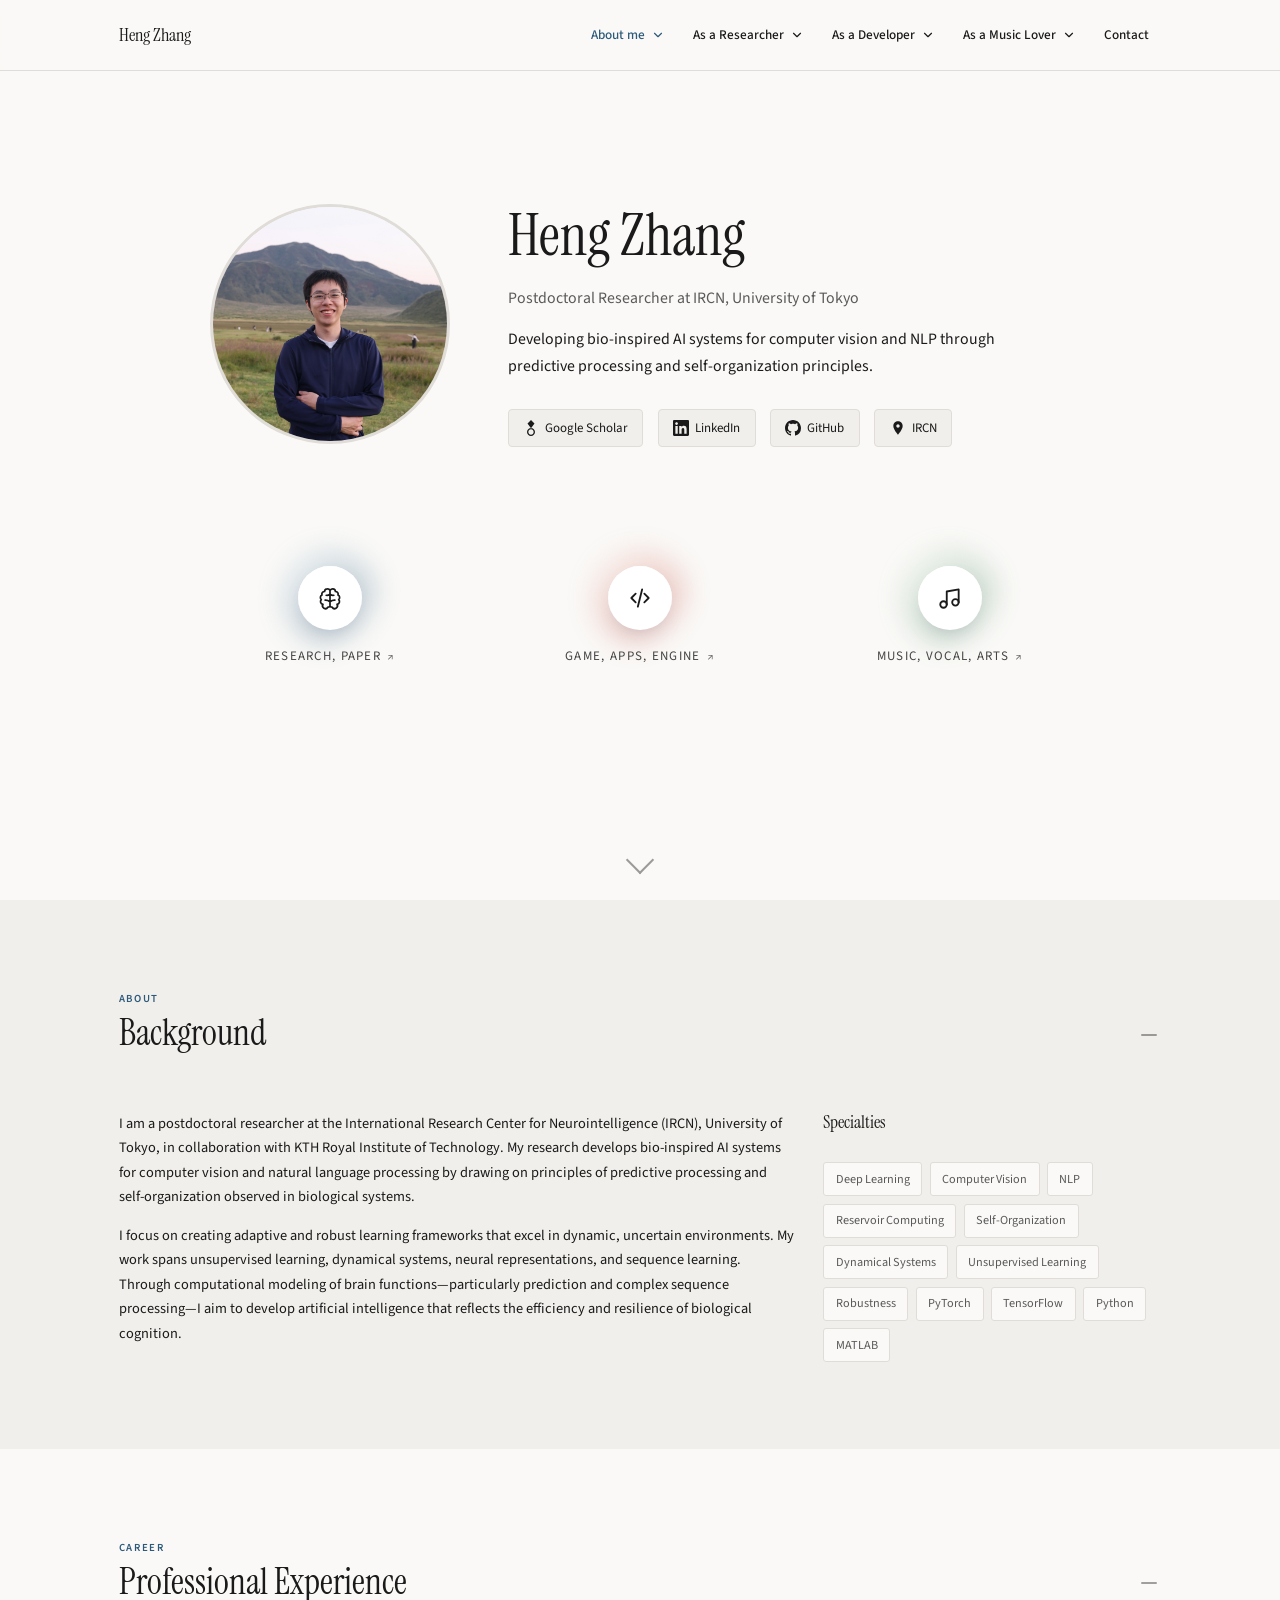
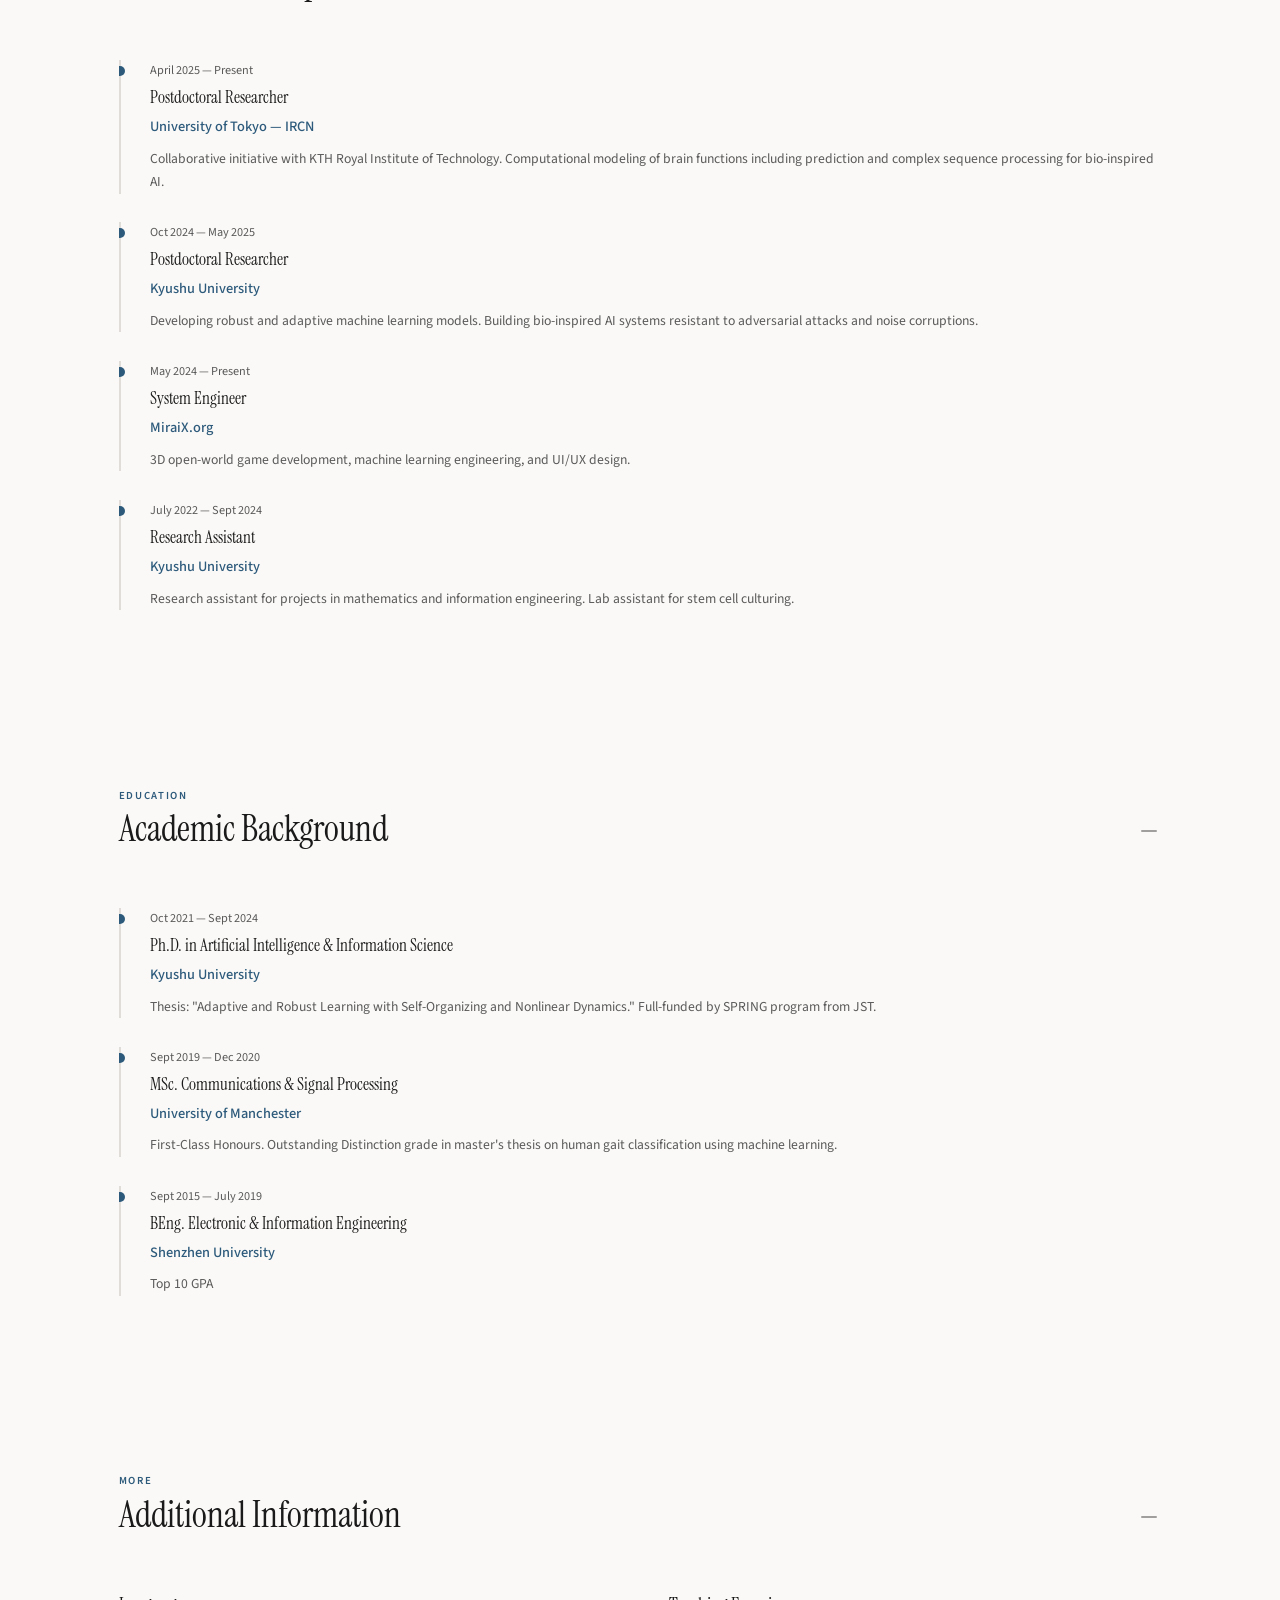
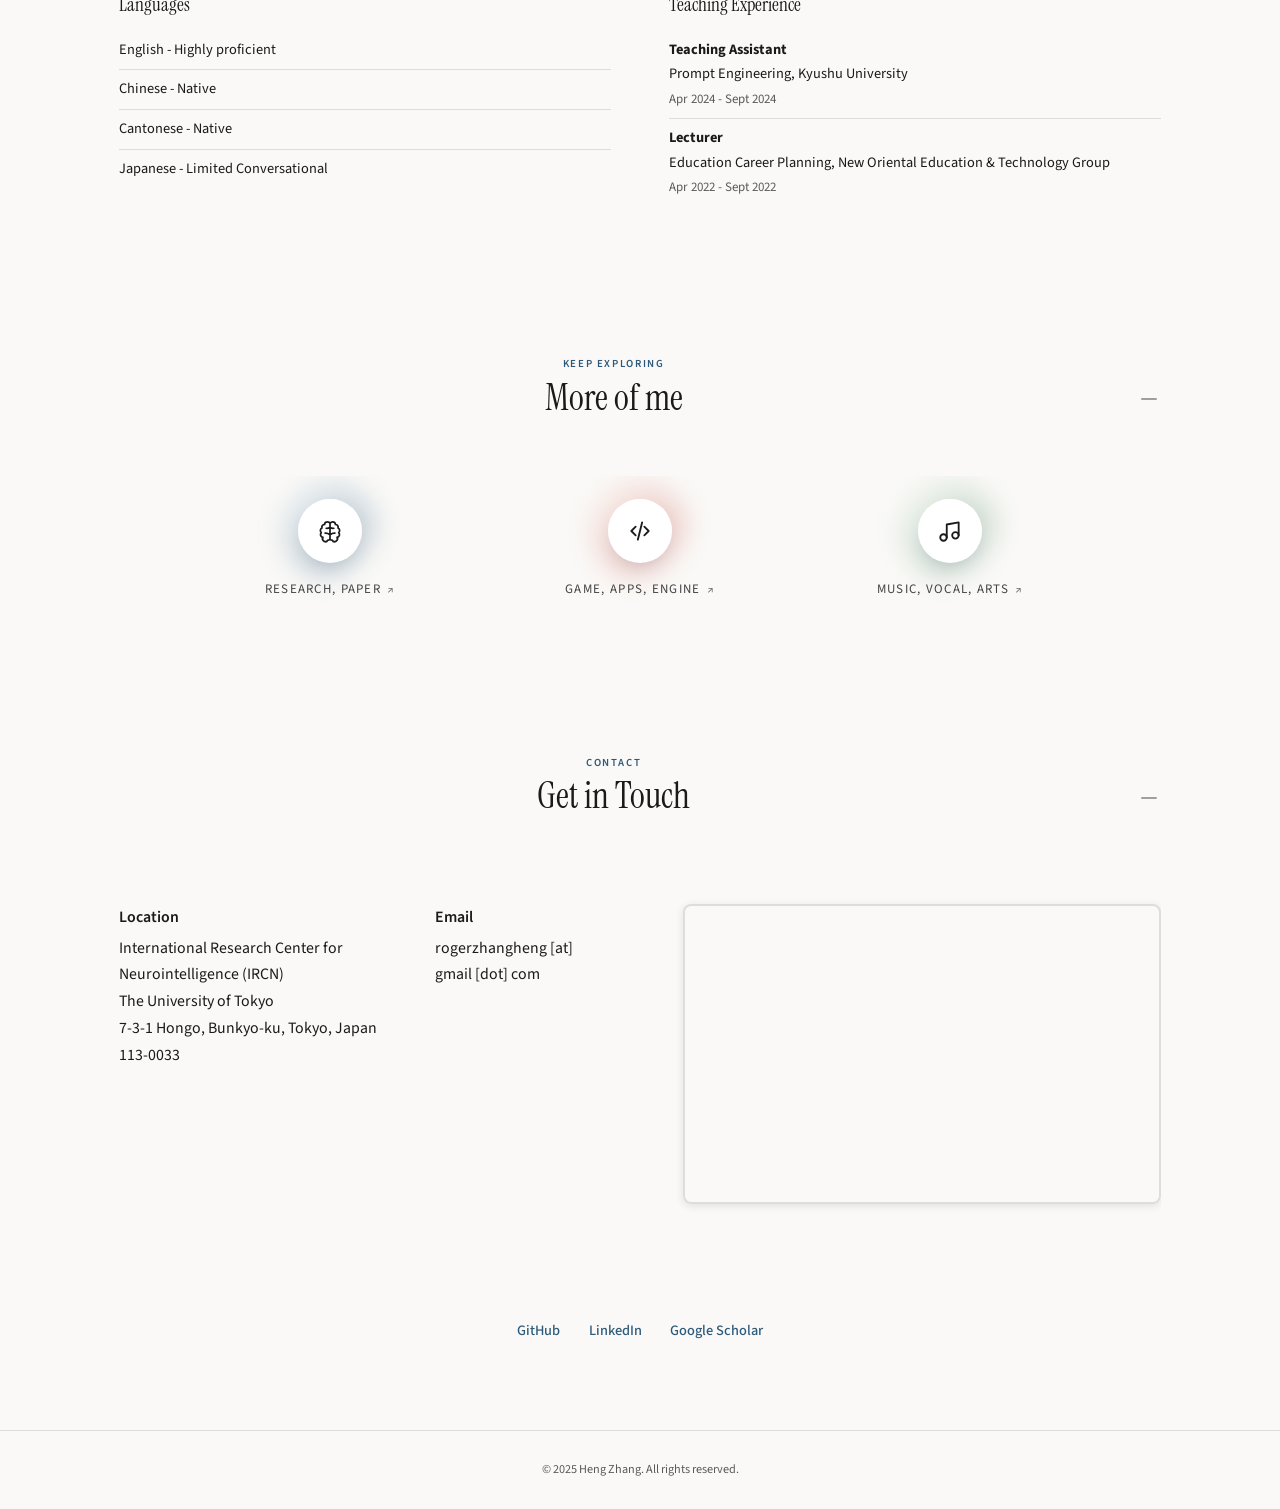
==== commit 72888156: "Hero doors get a link arrow; 'Keep exploring' door row before Contact on every page; trailer caption" ====
--- a/index.html
+++ b/index.html
@@ -265,6 +265,27 @@
         </div>
     </section>
 
+    <section id="explore" class="explore">
+        <div class="container">
+            <span class="section-label">Keep exploring</span>
+            <h2>More of me</h2>
+            <div class="hero-paths explore__paths">
+                <a class="hero-path hero-path--blue" href="research.html">
+                    <span class="hero-path__icon"><svg viewBox="0 0 24 24" aria-hidden="true"><path d="M9.5 3.5A2.5 2.5 0 0 0 7 6a2.5 2.5 0 0 0-2.4 3.3A2.5 2.5 0 0 0 4 13.5a2.5 2.5 0 0 0 1.5 4.3A2.5 2.5 0 0 0 10 20.5c.8 0 1.5-.3 2-.9.5.6 1.2.9 2 .9a2.5 2.5 0 0 0 4.5-2.7A2.5 2.5 0 0 0 20 13.5a2.5 2.5 0 0 0-.6-4.2A2.5 2.5 0 0 0 17 6a2.5 2.5 0 0 0-2.5-2.5c-1 0-1.9.6-2.5 1.5a2.5 2.5 0 0 0-2.5-1.5zM12 5v15M8.5 9.5c1 .3 2 .1 3.5-1M15.5 9.5c-1 .3-2 .1-3.5-1M7.5 14c1.5-.2 3 .4 4.5 1.5M16.5 14c-1.5-.2-3 .4-4.5 1.5" fill="none" stroke="currentColor" stroke-width="1.6" stroke-linecap="round" stroke-linejoin="round"/></svg></span>
+                    <span class="hero-path__label">Research, Paper</span>
+                </a>
+                <a class="hero-path hero-path--warm" href="developer.html">
+                    <span class="hero-path__icon"><svg viewBox="0 0 24 24" aria-hidden="true"><path d="m8 8-4 4 4 4M16 8l4 4-4 4M14 4l-4 16" fill="none" stroke="currentColor" stroke-width="1.7" stroke-linecap="round" stroke-linejoin="round"/></svg></span>
+                    <span class="hero-path__label">Game, Apps, Engine</span>
+                </a>
+                <a class="hero-path hero-path--green" href="music.html">
+                    <span class="hero-path__icon"><svg viewBox="0 0 24 24" aria-hidden="true"><path d="M9 18V6l11-2v12" fill="none" stroke="currentColor" stroke-width="1.7" stroke-linecap="round" stroke-linejoin="round"/><circle cx="6" cy="18" r="3" fill="none" stroke="currentColor" stroke-width="1.7"/><circle cx="17" cy="16" r="3" fill="none" stroke="currentColor" stroke-width="1.7"/></svg></span>
+                    <span class="hero-path__label">Music, Vocal, Arts</span>
+                </a>
+            </div>
+        </div>
+    </section>
+
     <section id="contact" class="contact">
         <div class="container">
             <span class="section-label">Contact</span>
--- a/assets/site.css
+++ b/assets/site.css
@@ -1336,8 +1336,35 @@
 /* overall scale: the rem-based type and spacing shrink together on desktop; the phone stays at 100% */
 @media (min-width: 768px) {
     html { font-size: 90%; }
-    .hero-image { width: 180px; height: 180px; }
+    .hero-image { width: 240px; height: 240px; }
     .hero-path__icon { width: 64px; height: 64px; margin-bottom: 18px; }
     .hero-path__icon svg { width: 26px; height: 26px; }
     .hero-paths { max-width: 660px; }
 }
+
+/* doors share the hero block's edges: first icon under the photo, last mirrored, middle on the page centre */
+@media (min-width: 768px) {
+    .hero-paths { display: flex; justify-content: space-between; max-width: 860px; gap: 0; }
+    .hero-path { width: 240px; flex: 0 0 240px; }
+}
+
+/* nav links sit at the right edge, logo at the left */
+nav.container { grid-template-columns: auto 1fr auto; }
+nav.container .nav { grid-column: 2; justify-self: end; }
+nav.container .nav-toggle { grid-column: 3; }
+.nav__group:last-of-type .nav-menu { left: auto; right: 0; transform: translate(0, -6px); }
+.nav__group:last-of-type:hover .nav-menu, .nav__group:last-of-type:focus-within .nav-menu { transform: translate(0, 0); }
+
+/* hero doors: the same ↗ cue as the research card titles, so they read as links */
+.hero-path__label::after { content: "\2197"; margin-left: 6px; font-size: .85em; color: var(--color-text-muted); transition: transform .2s ease, color .2s ease; display: inline-block; }
+.hero-path:hover .hero-path__label { color: var(--color-accent); }
+.hero-path:hover .hero-path__label::after { color: var(--color-accent); transform: translate(2px, -2px); }
+
+/* ===== "Keep exploring" row at the end of research / developer / music / topic pages ===== */
+.explore { padding-top: var(--space-lg); padding-bottom: var(--space-lg); }
+.explore .hero-paths { margin-top: 0; }
+@media (min-width: 768px) { .explore .hero-paths { margin-top: 0; max-width: 860px; } }
+.hero-path--grey .hero-path__icon::before { background: radial-gradient(circle at 30% 30%, #d9d3c8, #6b6257 70%, transparent 72%); }
+/* same collapsible header as Contact (title centred in the space left of the icon), so the two line up */
+.explore { text-align: center; }
+.explore .section-content { padding-top: var(--space-sm); }
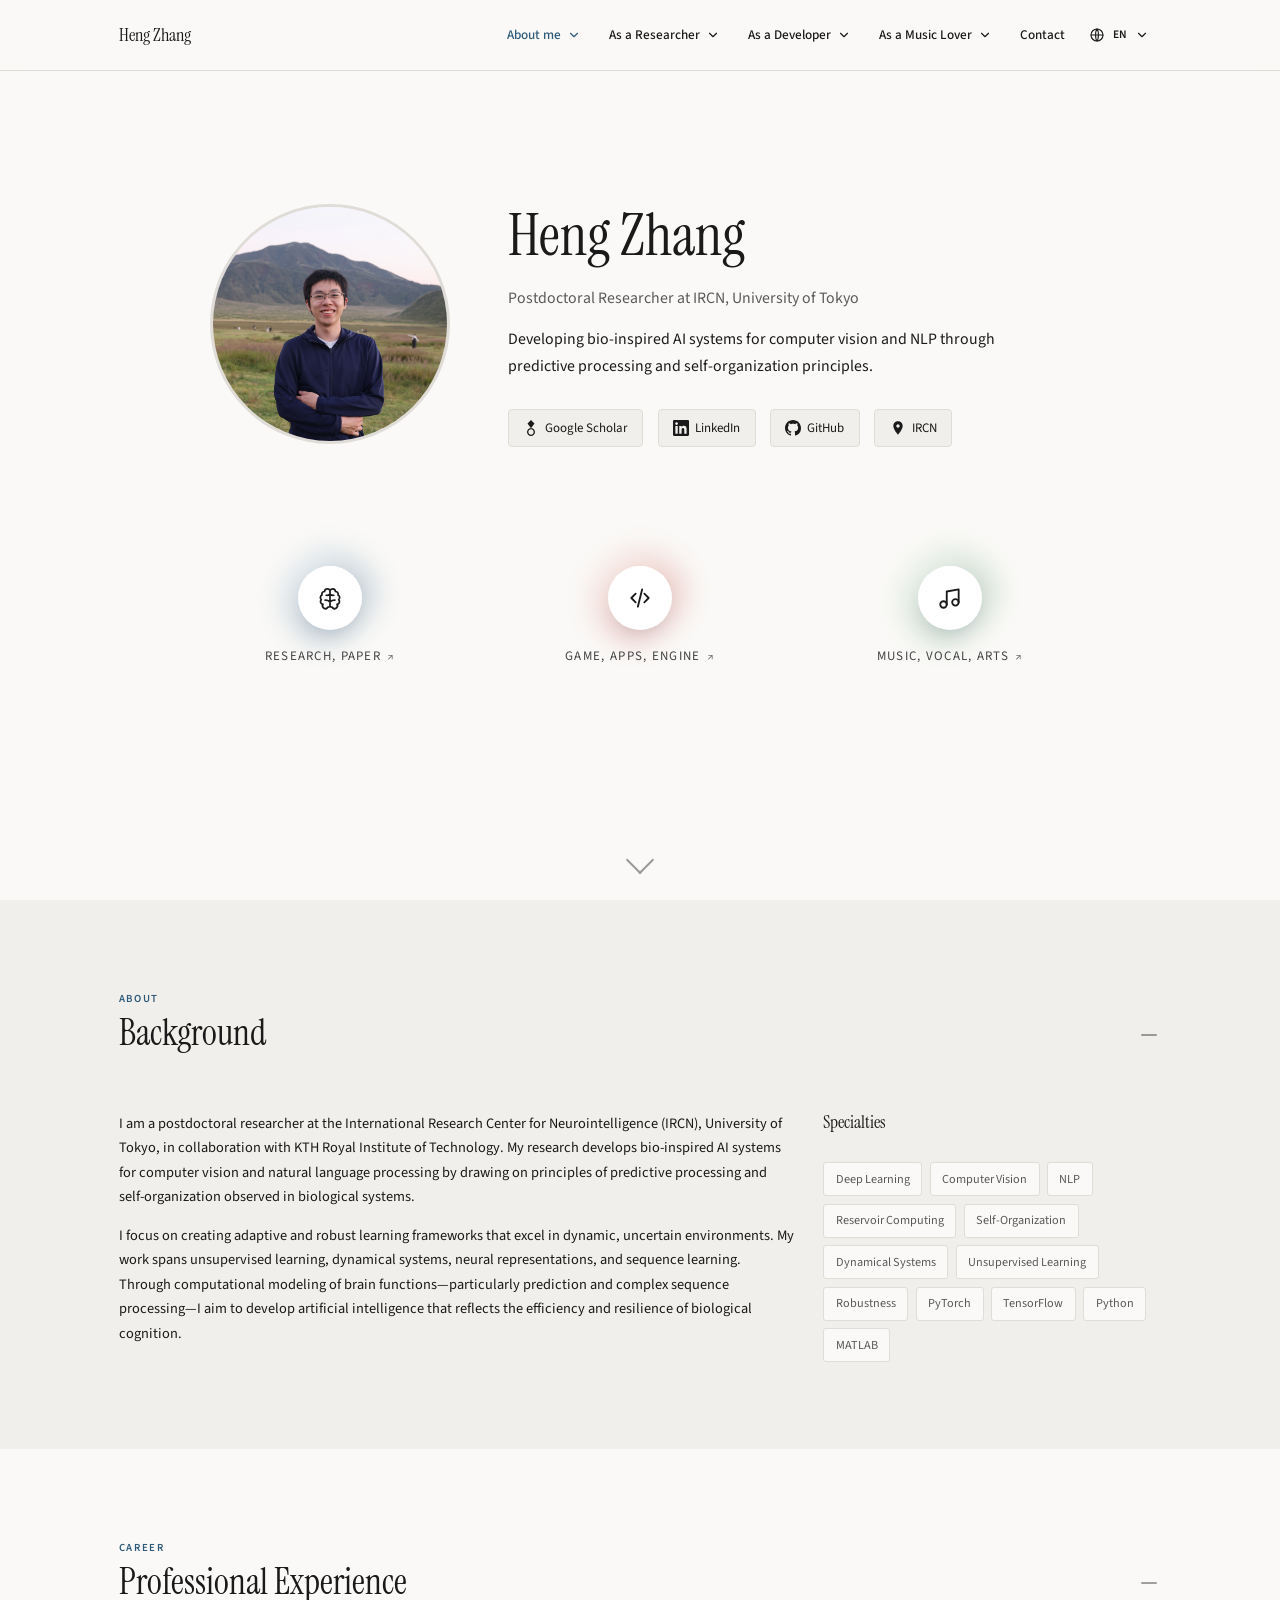
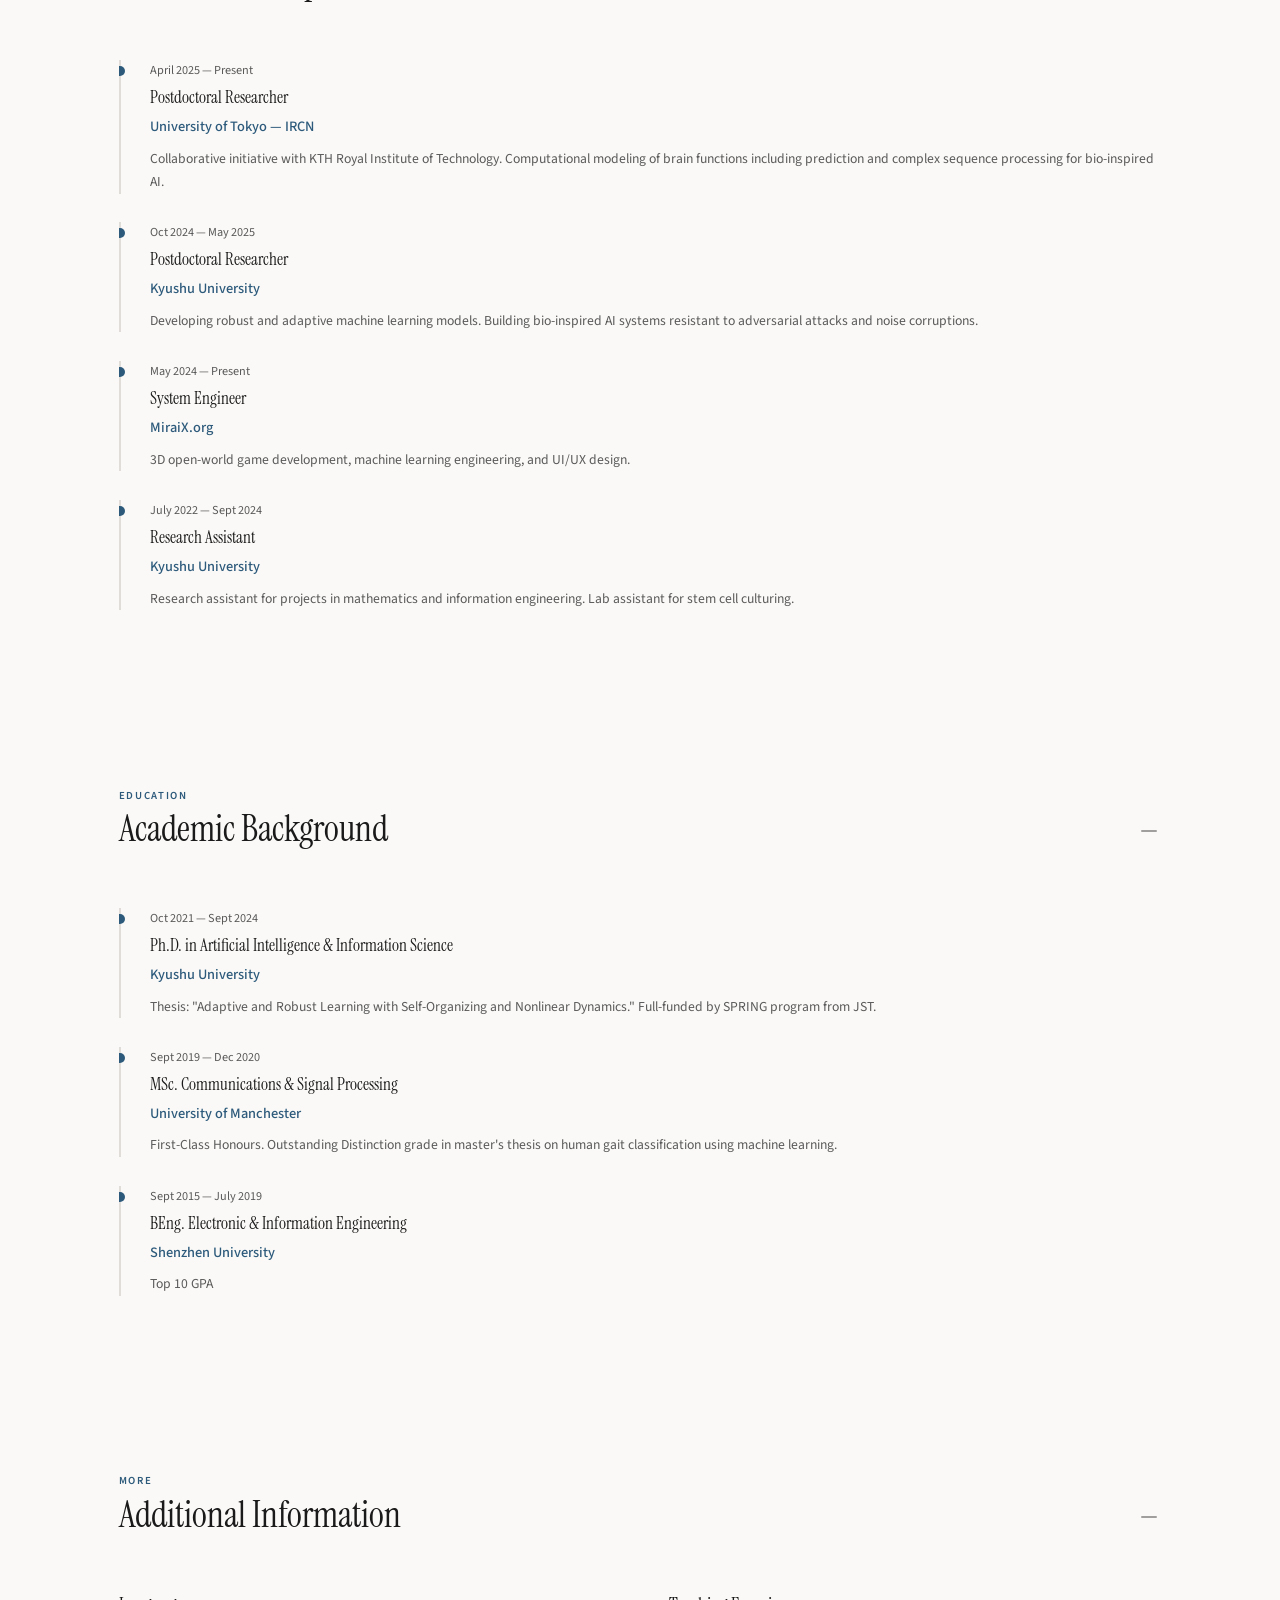
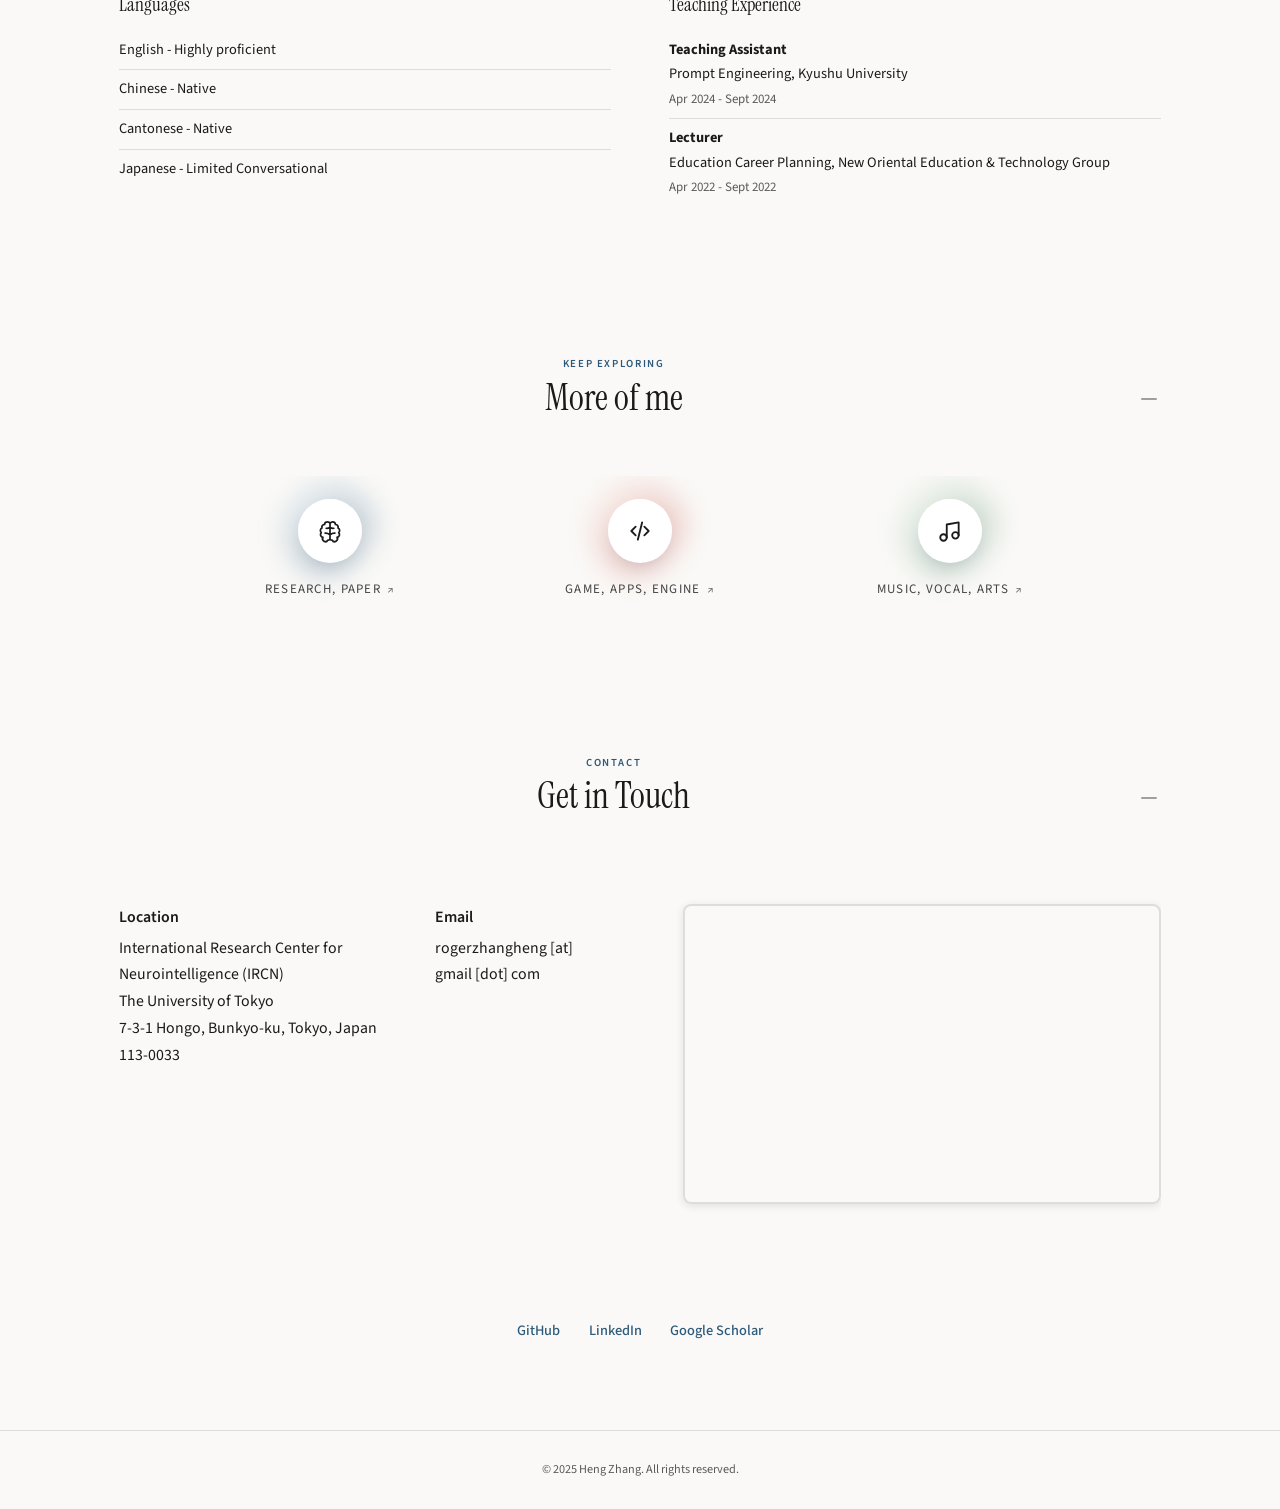
==== commit b9322dd9: "Inline translation: zh-Hans, zh-Hant, ja with browser-language auto-detect - assets/lang.js swaps le" ====
--- a/index.html
+++ b/index.html
@@ -18,11 +18,11 @@
         <nav class="container">
             <a href="index.html" class="nav-logo">Heng Zhang</a>
             <div class="nav"><div class="nav__group"><a class="nav__item" href="index.html" aria-haspopup="true">About me<svg viewBox="0 0 24 24" aria-hidden="true"><path d="M6 9l6 6 6-6" fill="none" stroke="currentColor" stroke-width="2" stroke-linecap="round" stroke-linejoin="round"/></svg></a><div class="nav-menu"><ul><li><a href="index.html#top"><span class="nav-menu__num">01</span><span><span class="nav-menu__label">Hero</span><span class="nav-menu__sub">Who I am, at a glance</span></span></a></li><li><a href="index.html#about"><span class="nav-menu__num">02</span><span><span class="nav-menu__label">Background</span><span class="nav-menu__sub">Bio and skills</span></span></a></li><li><a href="index.html#experience"><span class="nav-menu__num">03</span><span><span class="nav-menu__label">Professional Experience</span><span class="nav-menu__sub">Positions held</span></span></a></li><li><a href="index.html#education"><span class="nav-menu__num">04</span><span><span class="nav-menu__label">Academic Background</span><span class="nav-menu__sub">Degrees and theses</span></span></a></li><li><a href="index.html#more"><span class="nav-menu__num">05</span><span><span class="nav-menu__label">Additional Information</span><span class="nav-menu__sub">Languages and teaching</span></span></a></li><li><a href="index.html#contact"><span class="nav-menu__num">06</span><span><span class="nav-menu__label">Get in Touch</span><span class="nav-menu__sub">Email and profiles</span></span></a></li></ul></div></div><div class="nav__group"><a class="nav__item" href="research.html" aria-haspopup="true">As a Researcher<svg viewBox="0 0 24 24" aria-hidden="true"><path d="M6 9l6 6 6-6" fill="none" stroke="currentColor" stroke-width="2" stroke-linecap="round" stroke-linejoin="round"/></svg></a><div class="nav-menu"><ul><li><a href="research.html#activities"><span class="nav-menu__num">01</span><span><span class="nav-menu__label">Activities</span><span class="nav-menu__sub">Posters and talks in pictures</span></span></a></li><li><a href="research.html#research"><span class="nav-menu__num">02</span><span><span class="nav-menu__label">Research Interests</span><span class="nav-menu__sub">Current directions</span></span></a></li><li><a href="research.html#publications"><span class="nav-menu__num">03</span><span><span class="nav-menu__label">Selected Works</span><span class="nav-menu__sub">Papers by category</span></span></a></li><li><a href="research.html#presentations"><span class="nav-menu__num">04</span><span><span class="nav-menu__label">Presentations</span><span class="nav-menu__sub">Talks and posters</span></span></a></li><li><a href="research.html#funding"><span class="nav-menu__num">05</span><span><span class="nav-menu__label">Funding</span><span class="nav-menu__sub">Grants and awards</span></span></a></li></ul></div></div><div class="nav__group"><a class="nav__item" href="developer.html" aria-haspopup="true">As a Developer<svg viewBox="0 0 24 24" aria-hidden="true"><path d="M6 9l6 6 6-6" fill="none" stroke="currentColor" stroke-width="2" stroke-linecap="round" stroke-linejoin="round"/></svg></a><div class="nav-menu"><ul><li><a href="developer.html#olden-flames"><span class="nav-menu__num">01</span><span><span class="nav-menu__label">Olden Flames</span><span class="nav-menu__sub">Open-world action game · MiraiX</span></span></a></li><li><a href="developer.html#syncmapv2"><span class="nav-menu__num">02</span><span><span class="nav-menu__label">SyncMapV2 in Unreal Engine</span><span class="nav-menu__sub">A paper as a walkable 3D scene</span></span></a></li><li><a href="developer.html#japanese-teacher"><span class="nav-menu__num">03</span><span><span class="nav-menu__label">Japanese Speaking Teacher</span><span class="nav-menu__sub">Local AI speaking practice</span></span></a></li></ul></div></div><div class="nav__group"><a class="nav__item" href="music.html" aria-haspopup="true">As a Music Lover<svg viewBox="0 0 24 24" aria-hidden="true"><path d="M6 9l6 6 6-6" fill="none" stroke="currentColor" stroke-width="2" stroke-linecap="round" stroke-linejoin="round"/></svg></a><div class="nav-menu"><ul><li><a href="music.html#music"><span class="nav-menu__num">01</span><span><span class="nav-menu__label">Piano & voice</span><span class="nav-menu__sub">Fujii Kaze covers, now playing</span></span></a></li><li><a href="music.html#covers"><span class="nav-menu__num">02</span><span><span class="nav-menu__label">The playlist</span><span class="nav-menu__sub">All 17 covers on Bilibili</span></span></a></li><li><a href="music.html#artists"><span class="nav-menu__num">03</span><span><span class="nav-menu__label">Favorite artists</span><span class="nav-menu__sub">Who I keep coming back to</span></span></a></li></ul></div></div><a class="nav__item" href="#contact">Contact</a></div>
-            <div class="nav-toggle" onclick="toggleMenu()">
+            <div class="nav-right"><div class="nav__group nav-lang"><button class="nav__item nav__item--menu nav-lang__btn" type="button" aria-haspopup="true" aria-expanded="false" title="Language"><svg class="nav-lang__globe" viewBox="0 0 24 24" aria-hidden="true"><circle cx="12" cy="12" r="9" fill="none" stroke="currentColor" stroke-width="1.7"/><path d="M3 12h18M12 3c2.8 3 2.8 15 0 18M12 3c-2.8 3-2.8 15 0 18" fill="none" stroke="currentColor" stroke-width="1.7" stroke-linecap="round"/></svg><span class="nav-lang__code">EN</span><svg viewBox="0 0 24 24" aria-hidden="true"><path d="M6 9l6 6 6-6" fill="none" stroke="currentColor" stroke-width="2" stroke-linecap="round" stroke-linejoin="round"/></svg></button><div class="nav-menu nav-menu--lang nav-menu--right"><ul><li><a href="#" data-lang="en" role="menuitemradio" aria-checked="true"><span class="nav-menu__label">English</span><span class="nav-lang__check" aria-hidden="true">✓</span></a></li><li><a href="#" data-lang="zh-Hans" role="menuitemradio" aria-checked="false"><span class="nav-menu__label">中文（简体）</span><span class="nav-lang__check" aria-hidden="true">✓</span></a></li><li><a href="#" data-lang="zh-Hant" role="menuitemradio" aria-checked="false"><span class="nav-menu__label">中文（繁體）</span><span class="nav-lang__check" aria-hidden="true">✓</span></a></li><li><a href="#" data-lang="ja" role="menuitemradio" aria-checked="false"><span class="nav-menu__label">日本語</span><span class="nav-lang__check" aria-hidden="true">✓</span></a></li></ul></div></div><div class="nav-toggle" onclick="toggleMenu()">
                 <span></span>
                 <span></span>
                 <span></span>
-            </div>
+            </div></div>
         </nav>
         <div class="nav-mobile"><div class="nav-mobile__group"><a class="nav-mobile__title" href="index.html">About me</a><a href="index.html#top" onclick="toggleMenu()">Hero</a><a href="index.html#about" onclick="toggleMenu()">Background</a><a href="index.html#experience" onclick="toggleMenu()">Professional Experience</a><a href="index.html#education" onclick="toggleMenu()">Academic Background</a><a href="index.html#more" onclick="toggleMenu()">Additional Information</a><a href="index.html#contact" onclick="toggleMenu()">Get in Touch</a></div><div class="nav-mobile__group"><a class="nav-mobile__title" href="research.html">As a Researcher</a><a href="research.html#activities" onclick="toggleMenu()">Activities</a><a href="research.html#research" onclick="toggleMenu()">Research Interests</a><a href="research.html#publications" onclick="toggleMenu()">Selected Works</a><a href="research.html#presentations" onclick="toggleMenu()">Presentations</a><a href="research.html#funding" onclick="toggleMenu()">Funding</a></div><div class="nav-mobile__group"><a class="nav-mobile__title" href="developer.html">As a Developer</a><a href="developer.html#olden-flames" onclick="toggleMenu()">Olden Flames</a><a href="developer.html#syncmapv2" onclick="toggleMenu()">SyncMapV2 in Unreal Engine</a><a href="developer.html#japanese-teacher" onclick="toggleMenu()">Japanese Speaking Teacher</a></div><div class="nav-mobile__group"><a class="nav-mobile__title" href="music.html">As a Music Lover</a><a href="music.html#music" onclick="toggleMenu()">Piano & voice</a><a href="music.html#covers" onclick="toggleMenu()">The playlist</a><a href="music.html#artists" onclick="toggleMenu()">Favorite artists</a></div><div class="nav-mobile__group"><a class="nav-mobile__title" href="#contact" onclick="toggleMenu()">Contact</a></div></div>
     </header>
@@ -338,6 +338,7 @@
     </footer>
 
     <script src="assets/site.js"></script>
+    <script src="assets/lang.js"></script>
 </body>
 
 </html>
--- a/assets/site.css
+++ b/assets/site.css
@@ -1368,3 +1368,32 @@
 /* same collapsible header as Contact (title centred in the space left of the icon), so the two line up */
 .explore { text-align: center; }
 .explore .section-content { padding-top: var(--space-sm); }
+
+/* ===== Language switcher (globe menu; on phones it sits left of the hamburger) ===== */
+nav.container .nav-right { grid-column: 3; justify-self: end; display: flex; align-items: center; gap: 6px; }
+nav.container .nav-toggle { grid-column: auto; }
+.nav-lang { display: block; }
+.nav-lang__btn { gap: 6px; background: none; border: 0; cursor: pointer; font: inherit; }
+.nav-lang__globe { width: 16px !important; height: 16px !important; transform: none !important; }
+.nav-lang__code { font-size: .8rem; font-weight: 600; letter-spacing: .04em; min-width: 1.6em; text-align: center; }
+.nav-menu--right { left: auto; right: 0; transform: translate(0, -6px); min-width: 200px; }
+.nav__group:hover .nav-menu--right, .nav__group:focus-within .nav-menu--right, .nav-lang.is-open .nav-menu--right { opacity: 1; transform: translate(0, 0); pointer-events: auto; }
+.nav-menu--lang a { justify-content: space-between; }
+.nav-lang__check { color: var(--color-accent); font-weight: 700; opacity: 0; }
+.nav-menu--lang a.is-active .nav-lang__check { opacity: 1; }
+@media (max-width: 767px) {
+    nav.container .nav-right { gap: 10px; }
+    .nav-lang__btn { padding: 8px 6px; }
+    .nav-lang__btn > svg:last-child { display: none; }
+    .nav-lang__globe { width: 20px !important; height: 20px !important; }
+    .nav-lang__code { font-size: .74rem; }
+    .nav-menu--right { min-width: 180px; }
+}
+/* CJK fallbacks behind the Latin fonts; only active when the page is switched */
+html[data-lang="zh-Hans"] body, html[data-lang="zh-Hans"] .nav, html[data-lang="zh-Hans"] .nav-mobile { font-family: 'Source Sans 3', 'PingFang SC', 'Hiragino Sans GB', 'Microsoft YaHei', 'Noto Sans SC', sans-serif; }
+html[data-lang="zh-Hant"] body, html[data-lang="zh-Hant"] .nav, html[data-lang="zh-Hant"] .nav-mobile { font-family: 'Source Sans 3', 'PingFang TC', 'Hiragino Sans CNS', 'Microsoft JhengHei', 'Noto Sans TC', sans-serif; }
+html[data-lang="ja"] body, html[data-lang="ja"] .nav, html[data-lang="ja"] .nav-mobile { font-family: 'Source Sans 3', 'Hiragino Sans', 'Hiragino Kaku Gothic ProN', 'Yu Gothic', 'Meiryo', 'Noto Sans JP', sans-serif; }
+html[data-lang="zh-Hans"] h1, html[data-lang="zh-Hans"] h2, html[data-lang="zh-Hans"] h3, html[data-lang="zh-Hans"] .pres-title, html[data-lang="zh-Hans"] .pub-title { font-family: 'Instrument Serif', 'Songti SC', 'STSong', 'Noto Serif SC', Georgia, serif; }
+html[data-lang="zh-Hant"] h1, html[data-lang="zh-Hant"] h2, html[data-lang="zh-Hant"] h3, html[data-lang="zh-Hant"] .pres-title, html[data-lang="zh-Hant"] .pub-title { font-family: 'Instrument Serif', 'Songti TC', 'PMingLiU', 'Noto Serif TC', Georgia, serif; }
+html[data-lang="ja"] h1, html[data-lang="ja"] h2, html[data-lang="ja"] h3, html[data-lang="ja"] .pres-title, html[data-lang="ja"] .pub-title { font-family: 'Instrument Serif', 'Hiragino Mincho ProN', 'Yu Mincho', 'Noto Serif JP', Georgia, serif; }
+html:not([data-lang="en"]) .hero-path__label, html:not([data-lang="en"]) .artist__name, html:not([data-lang="en"]) .section-label { letter-spacing: .06em; }
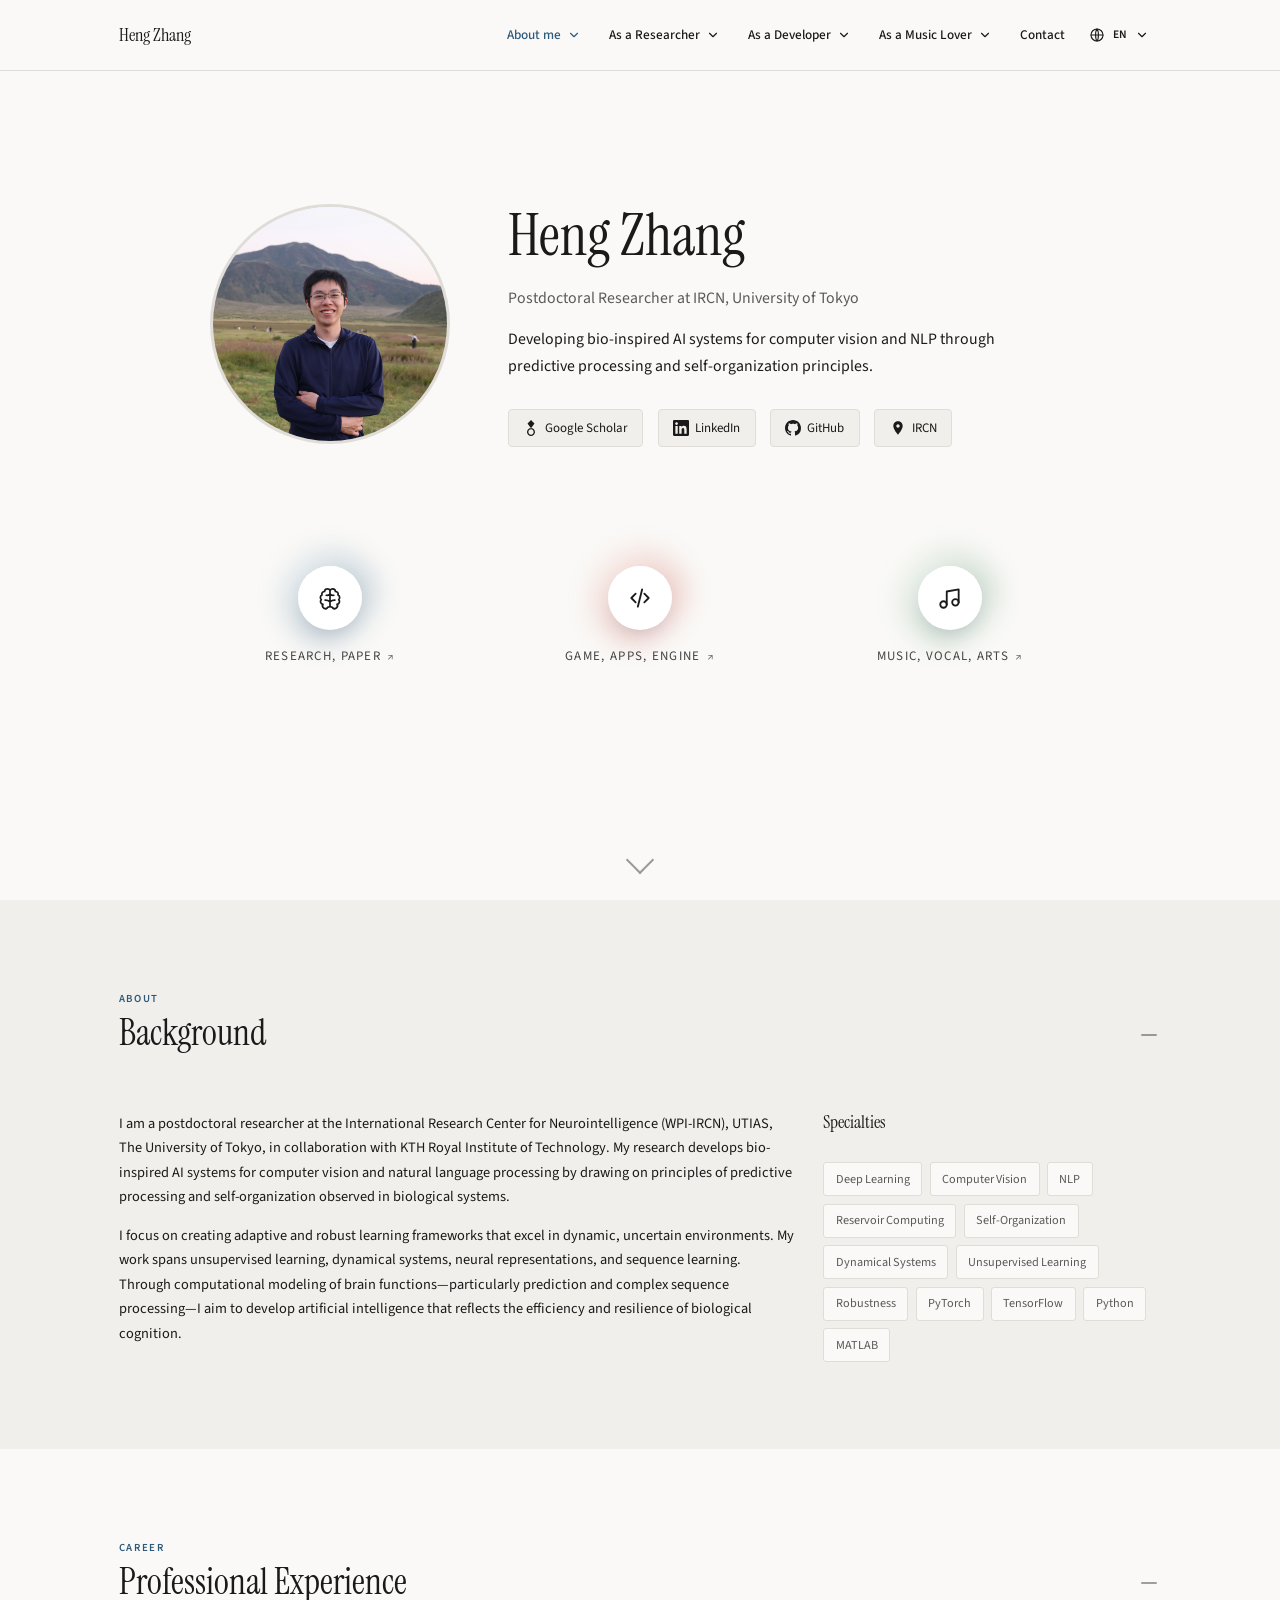
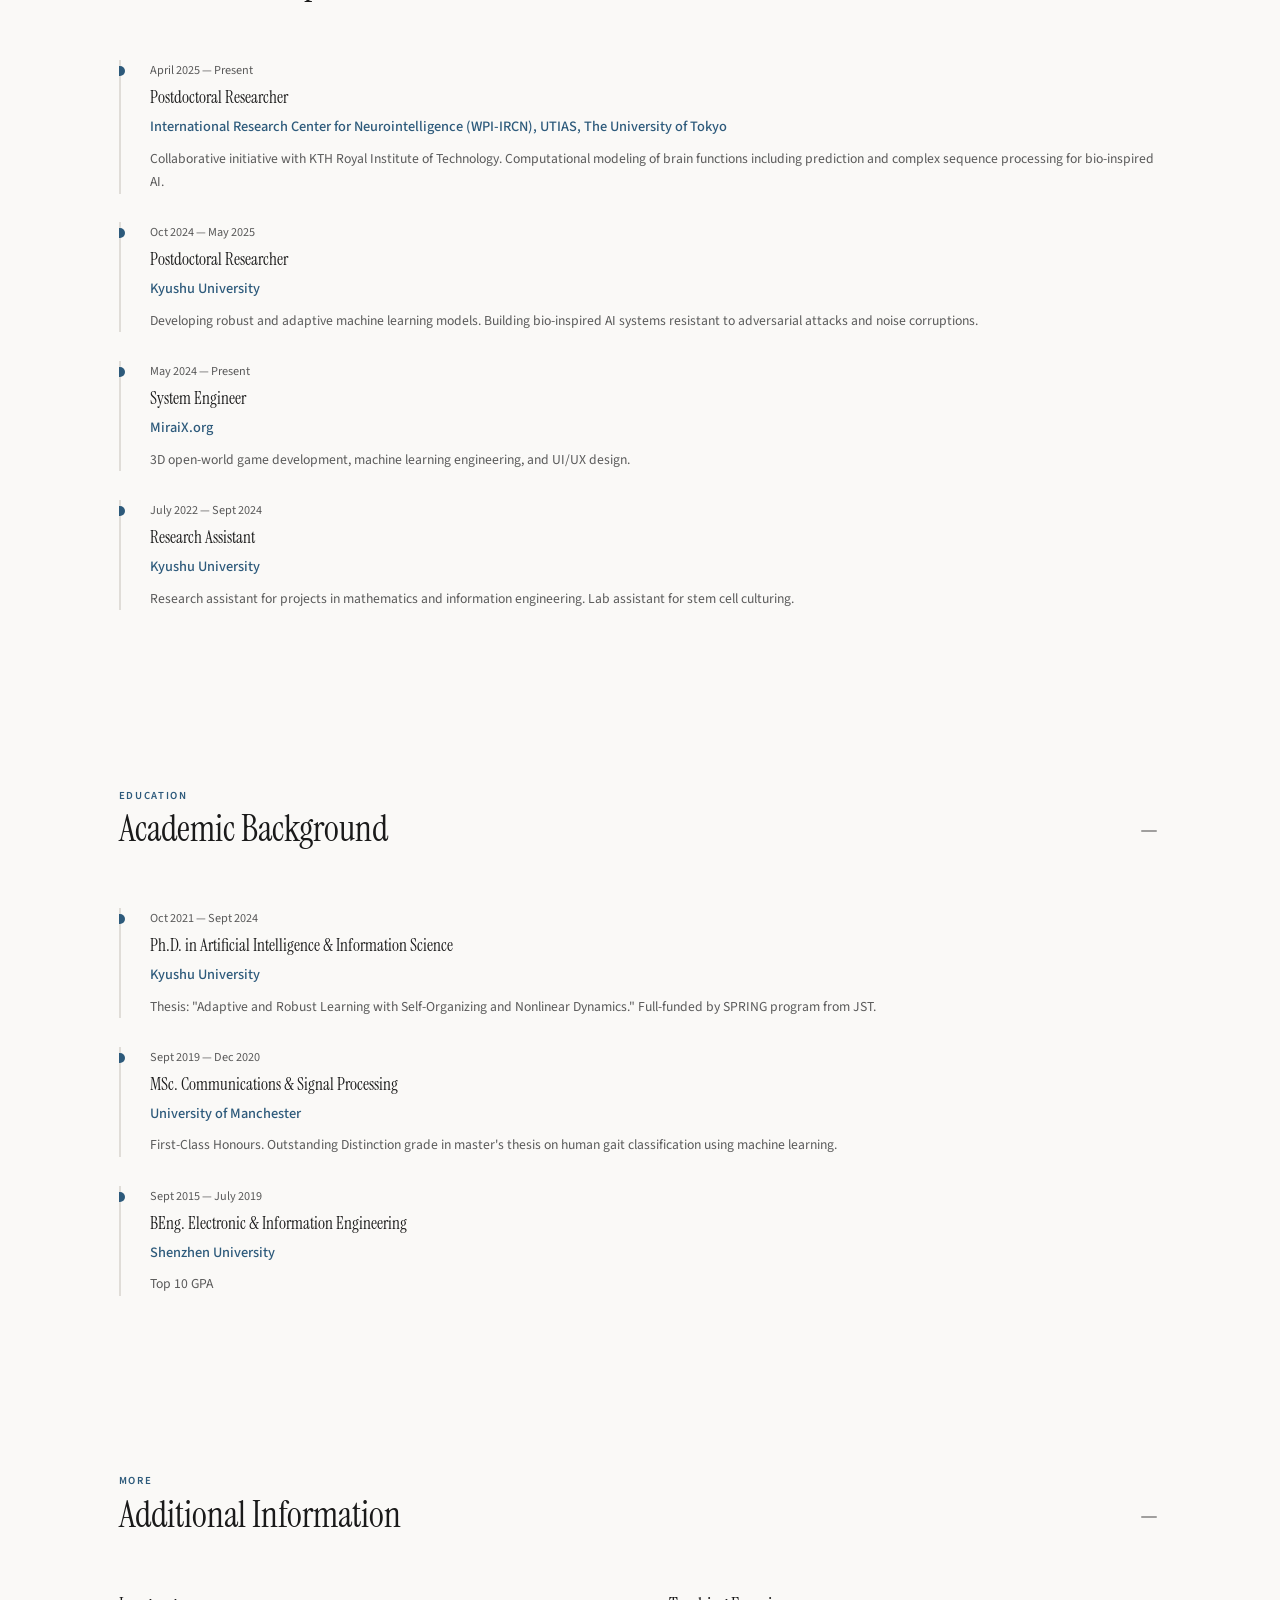
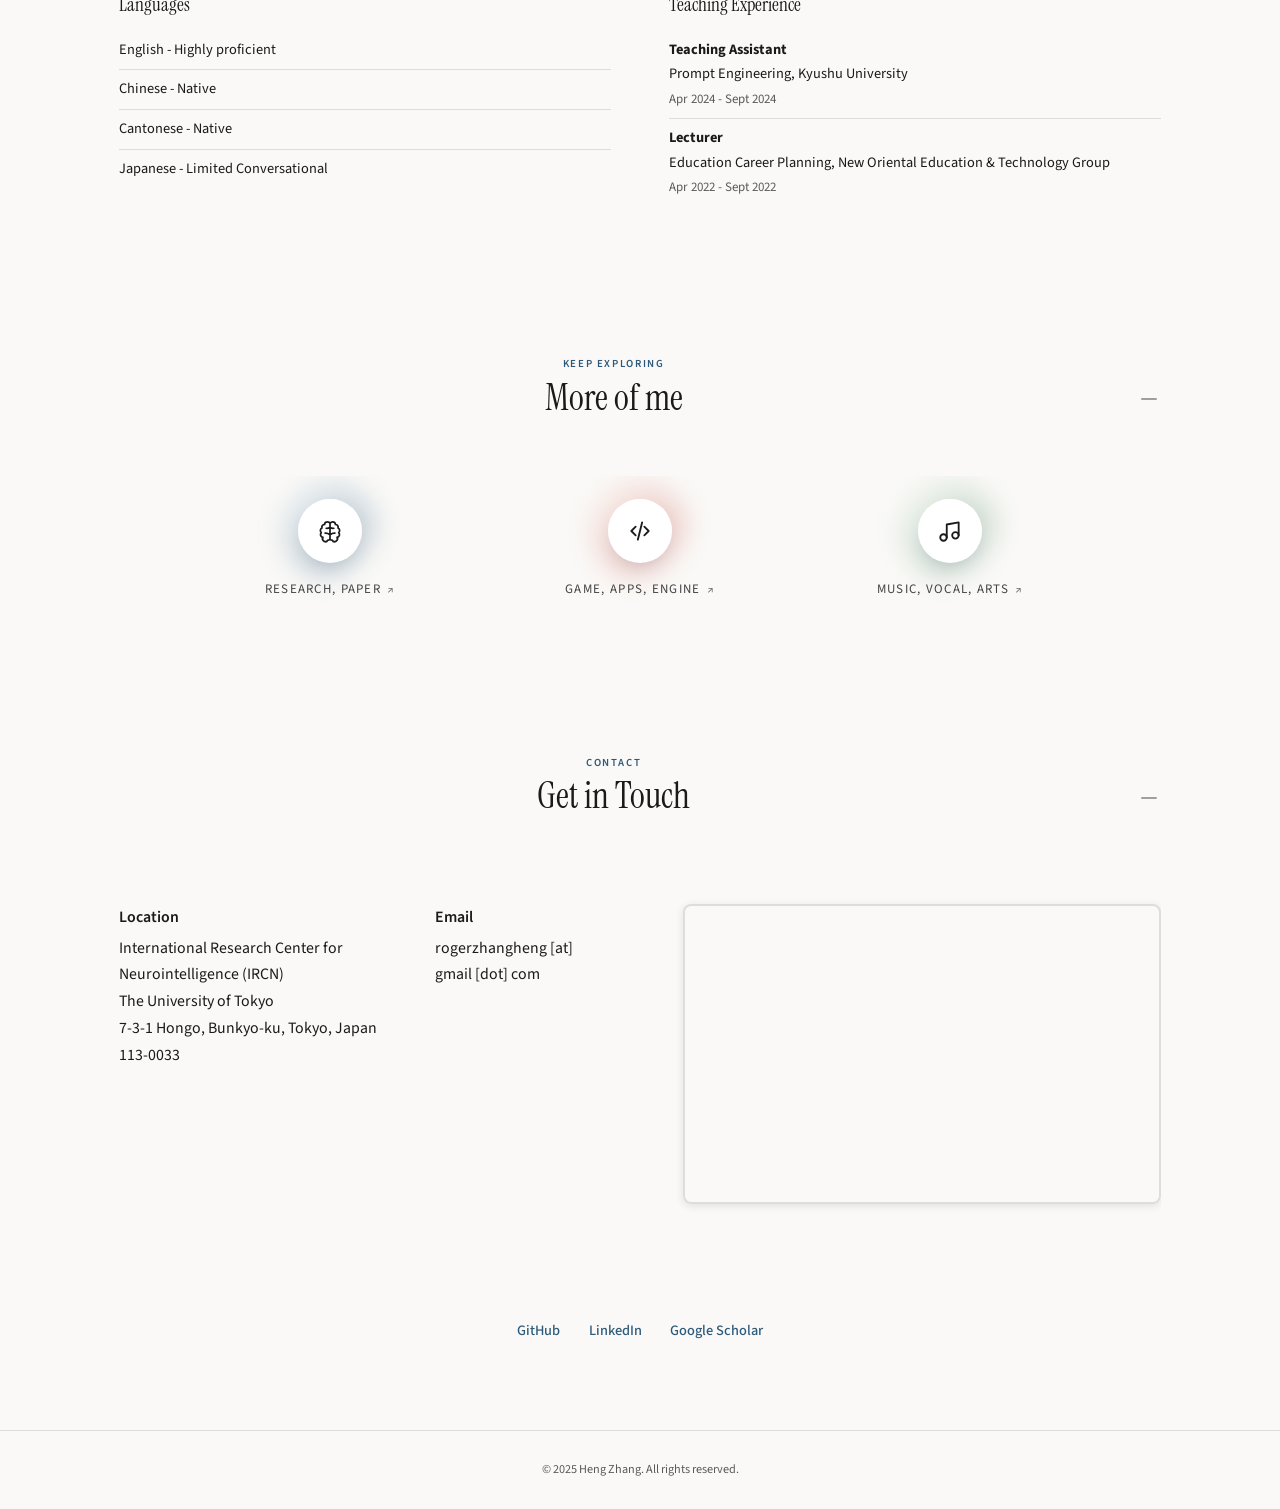
==== commit 1b4c20c6: "Publications: Osugi IPSJ 2024 paper, arXiv links, review citation count; WPI-IRCN affiliation in bio" ====
--- a/index.html
+++ b/index.html
@@ -5,6 +5,26 @@
     <meta charset="UTF-8">
     <meta name="viewport" content="width=device-width, initial-scale=1.0">
     <title>Heng Zhang | Postdoctoral Researcher</title>
+    <meta name="description" content="Heng Zhang, postdoctoral researcher at IRCN, The University of Tokyo. Bio-inspired AI and self-organizing dynamics, games and apps on the side, and Fujii Kaze covers on piano.">
+    <meta name="theme-color" content="#faf9f7">
+    <link rel="icon" href="assets/brand/favicon.ico" sizes="any">
+    <link rel="icon" type="image/png" sizes="32x32" href="assets/brand/favicon-32.png">
+    <link rel="icon" type="image/png" sizes="192x192" href="assets/brand/icon-192.png">
+    <link rel="apple-touch-icon" href="assets/brand/apple-touch-icon.png">
+    <link rel="canonical" href="https://roger2148.github.io/">
+    <meta property="og:type" content="profile">
+    <meta property="og:site_name" content="Heng Zhang">
+    <meta property="og:title" content="Heng Zhang | Postdoctoral Researcher">
+    <meta property="og:description" content="Heng Zhang, postdoctoral researcher at IRCN, The University of Tokyo. Bio-inspired AI and self-organizing dynamics, games and apps on the side, and Fujii Kaze covers on piano.">
+    <meta property="og:url" content="https://roger2148.github.io/">
+    <meta property="og:image" content="https://roger2148.github.io/assets/brand/og-card.png">
+    <meta property="og:image:width" content="1200">
+    <meta property="og:image:height" content="630">
+    <meta property="og:image:alt" content="Heng Zhang, postdoctoral researcher at IRCN, The University of Tokyo">
+    <meta name="twitter:card" content="summary_large_image">
+    <meta name="twitter:title" content="Heng Zhang | Postdoctoral Researcher">
+    <meta name="twitter:description" content="Heng Zhang, postdoctoral researcher at IRCN, The University of Tokyo. Bio-inspired AI and self-organizing dynamics, games and apps on the side, and Fujii Kaze covers on piano.">
+    <meta name="twitter:image" content="https://roger2148.github.io/assets/brand/og-card.png">
     <link rel="preconnect" href="https://fonts.googleapis.com">
     <link rel="preconnect" href="https://fonts.gstatic.com" crossorigin>
     <link
@@ -117,7 +137,7 @@
                 <div class="about-text">
                     <p>
                         I am a postdoctoral researcher at the International Research Center for Neurointelligence
-                        (IRCN), University of Tokyo, in collaboration with KTH Royal Institute of Technology. My
+                        (WPI-IRCN), UTIAS, The University of Tokyo, in collaboration with KTH Royal Institute of Technology. My
                         research develops bio-inspired AI systems for computer vision and natural language processing by
                         drawing on principles of predictive processing and self-organization observed in biological
                         systems.
@@ -159,7 +179,7 @@
                 <div class="timeline-item">
                     <span class="timeline-date">April 2025 — Present</span>
                     <h3 class="timeline-title">Postdoctoral Researcher</h3>
-                    <p class="timeline-org">University of Tokyo — IRCN</p>
+                    <p class="timeline-org">International Research Center for Neurointelligence (WPI-IRCN), UTIAS, The University of Tokyo</p>
                     <p class="timeline-desc">Collaborative initiative with KTH Royal Institute of Technology.
                         Computational modeling of brain functions including prediction and complex sequence processing
                         for bio-inspired AI.</p>
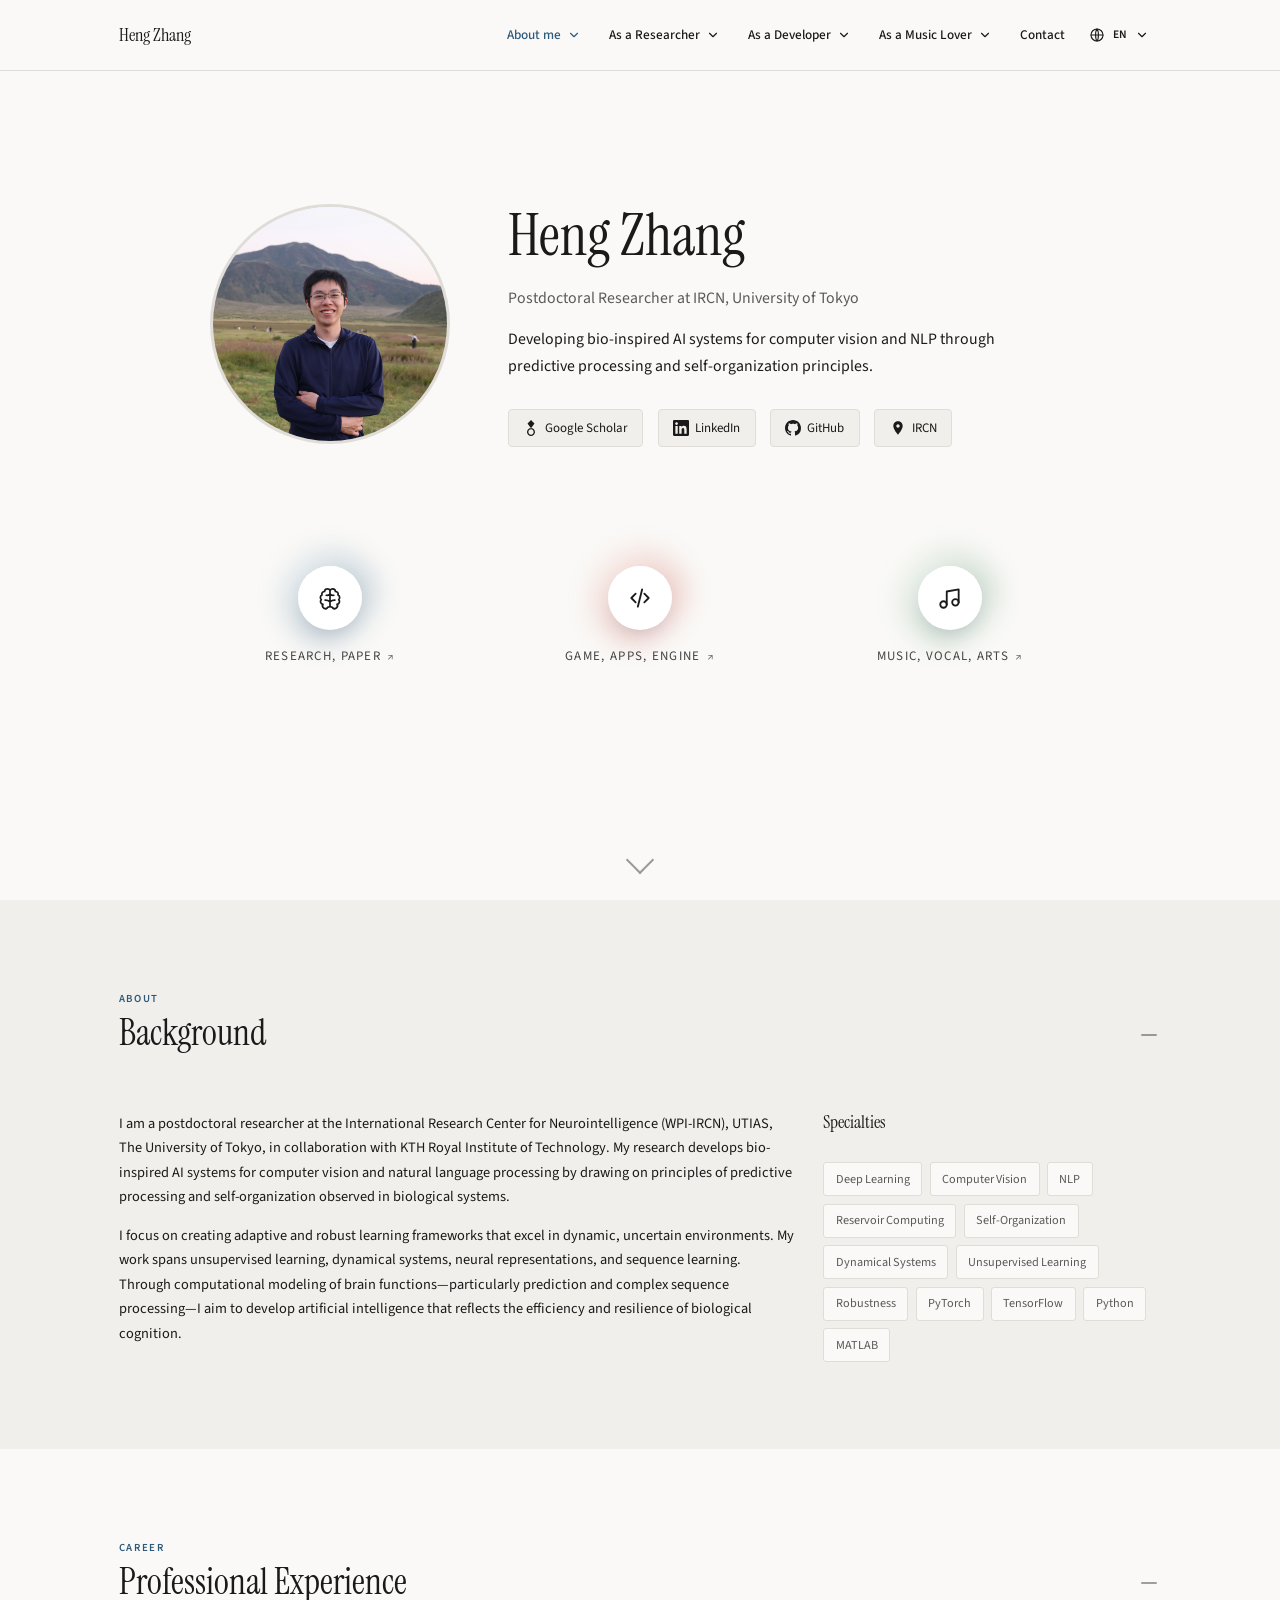
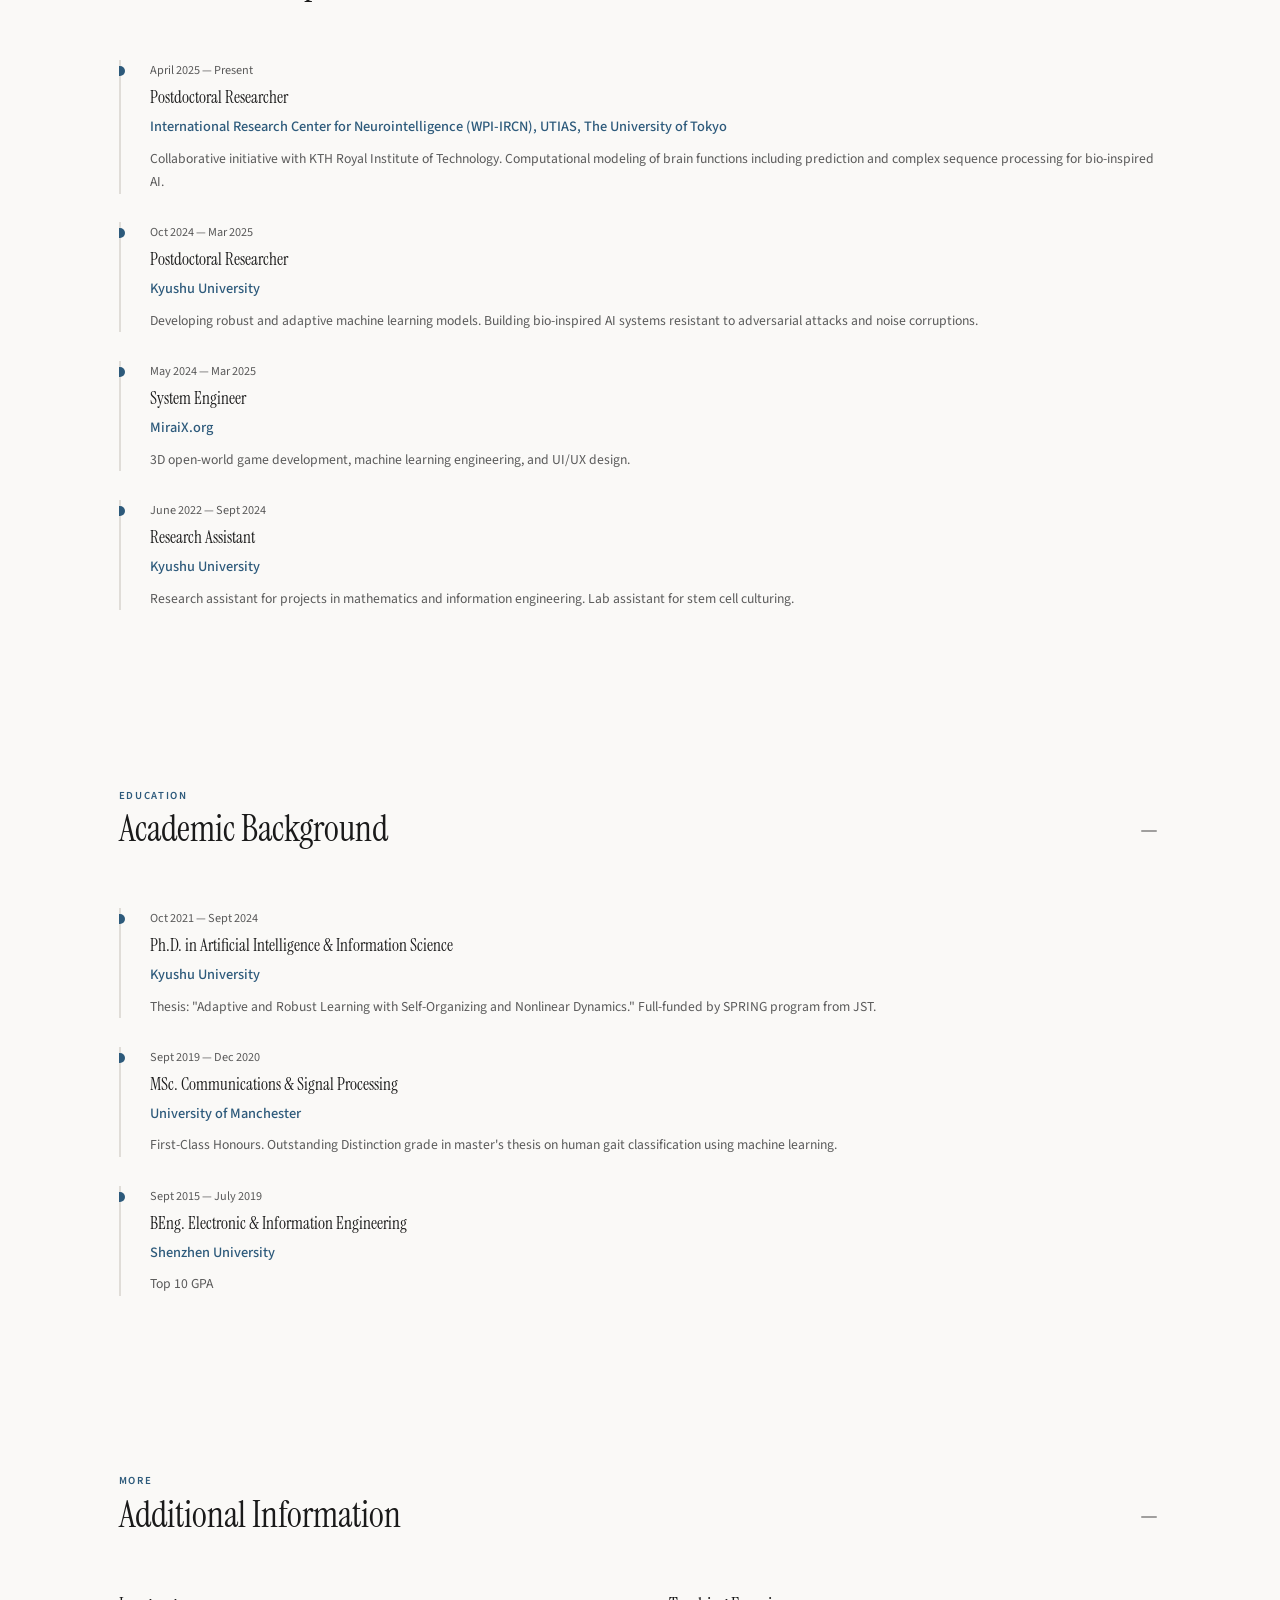
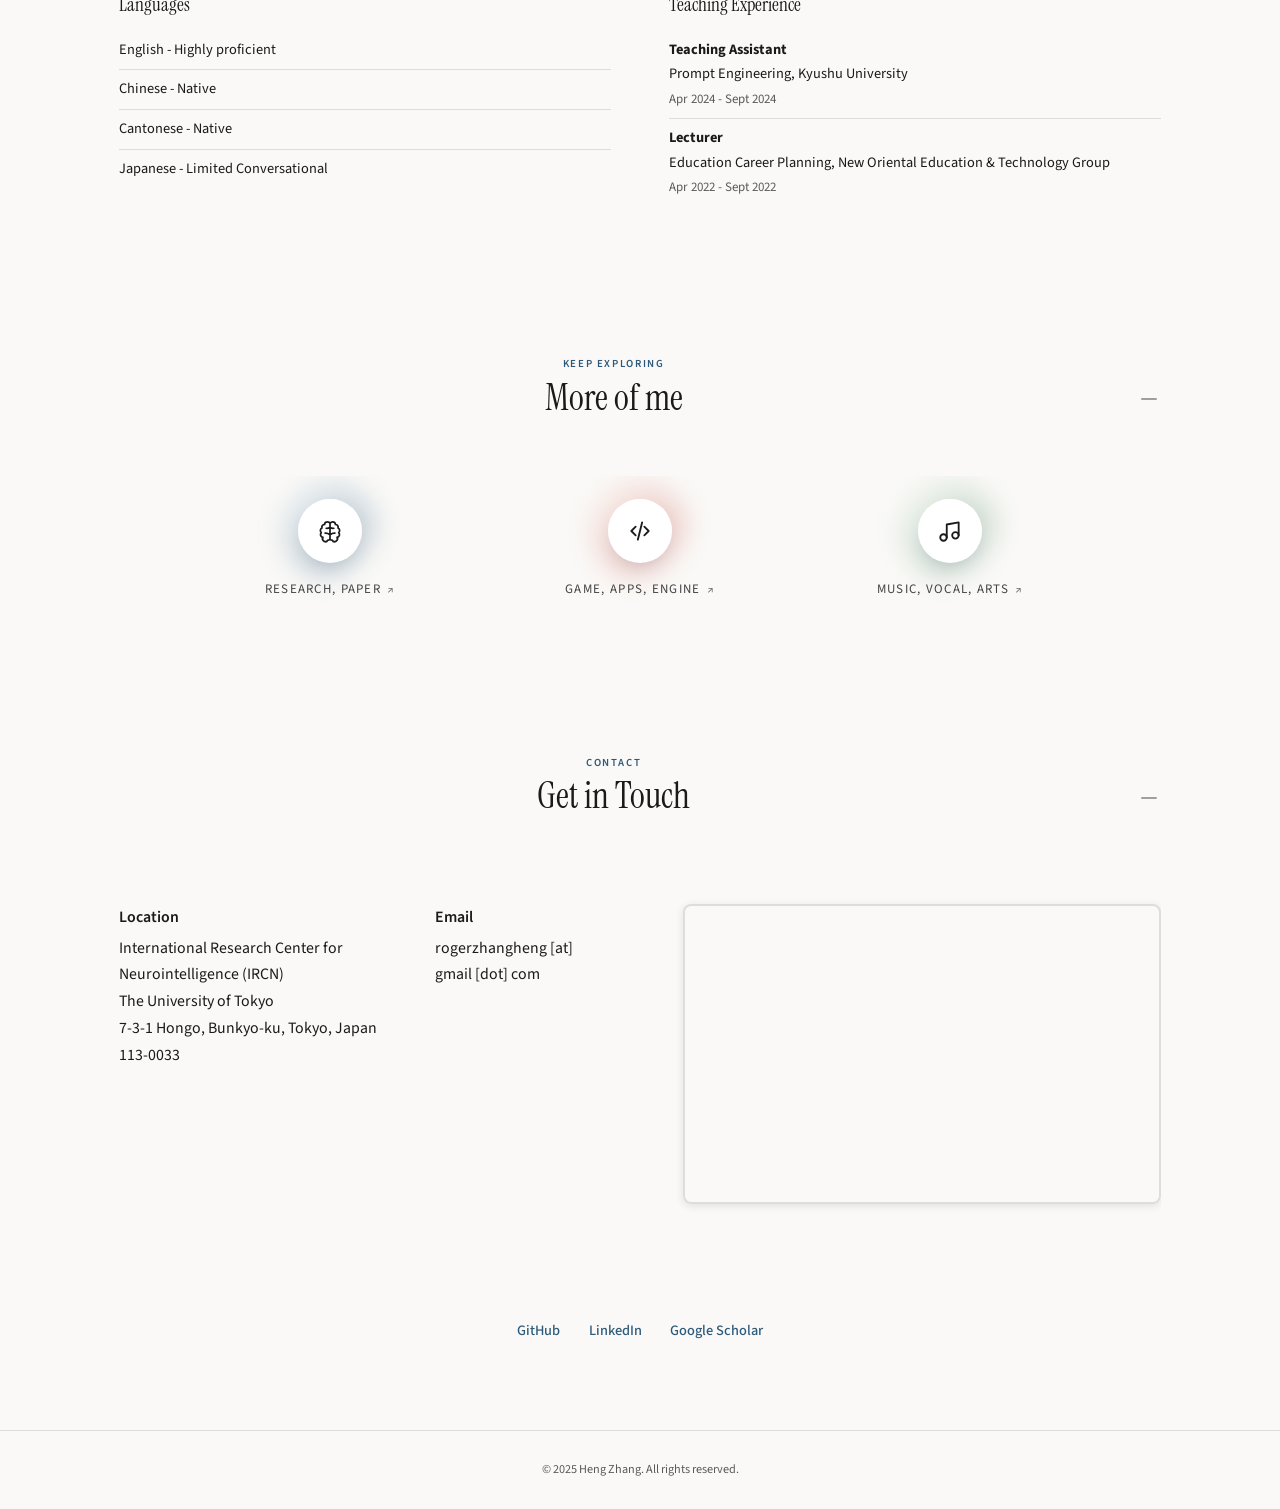
==== commit dc8027b3: "Experience dates: Kyushu postdoc and MiraiX end Mar 2025; Research Assistant starts June 2022 Co-Aut" ====
--- a/index.html
+++ b/index.html
@@ -185,21 +185,21 @@
                         for bio-inspired AI.</p>
                 </div>
                 <div class="timeline-item">
-                    <span class="timeline-date">Oct 2024 — May 2025</span>
+                    <span class="timeline-date">Oct 2024 — Mar 2025</span>
                     <h3 class="timeline-title">Postdoctoral Researcher</h3>
                     <p class="timeline-org">Kyushu University</p>
                     <p class="timeline-desc">Developing robust and adaptive machine learning models. Building
                         bio-inspired AI systems resistant to adversarial attacks and noise corruptions.</p>
                 </div>
                 <div class="timeline-item">
-                    <span class="timeline-date">May 2024 — Present</span>
+                    <span class="timeline-date">May 2024 — Mar 2025</span>
                     <h3 class="timeline-title">System Engineer</h3>
                     <p class="timeline-org">MiraiX.org</p>
                     <p class="timeline-desc">3D open-world game development, machine learning engineering, and UI/UX
                         design.</p>
                 </div>
                 <div class="timeline-item">
-                    <span class="timeline-date">July 2022 — Sept 2024</span>
+                    <span class="timeline-date">June 2022 — Sept 2024</span>
                     <h3 class="timeline-title">Research Assistant</h3>
                     <p class="timeline-org">Kyushu University</p>
                     <p class="timeline-desc">Research assistant for projects in mathematics and information engineering.
